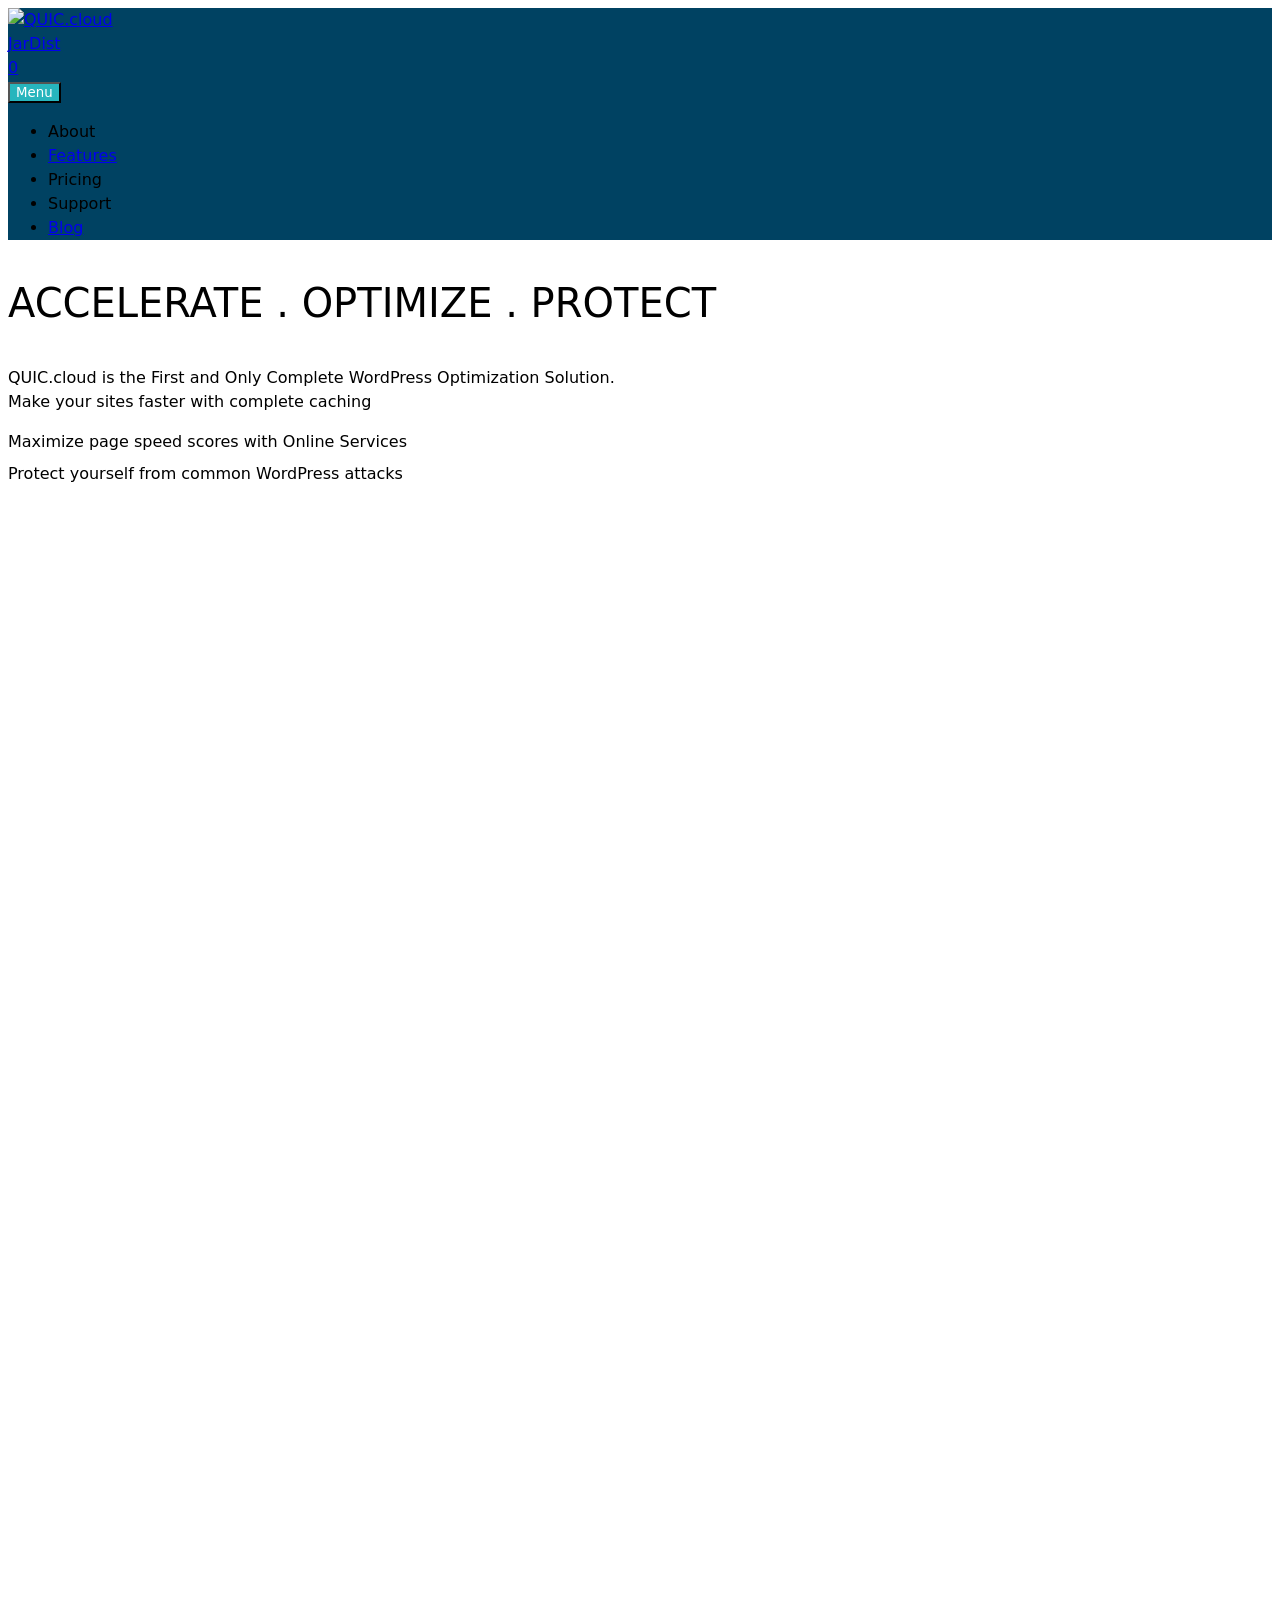
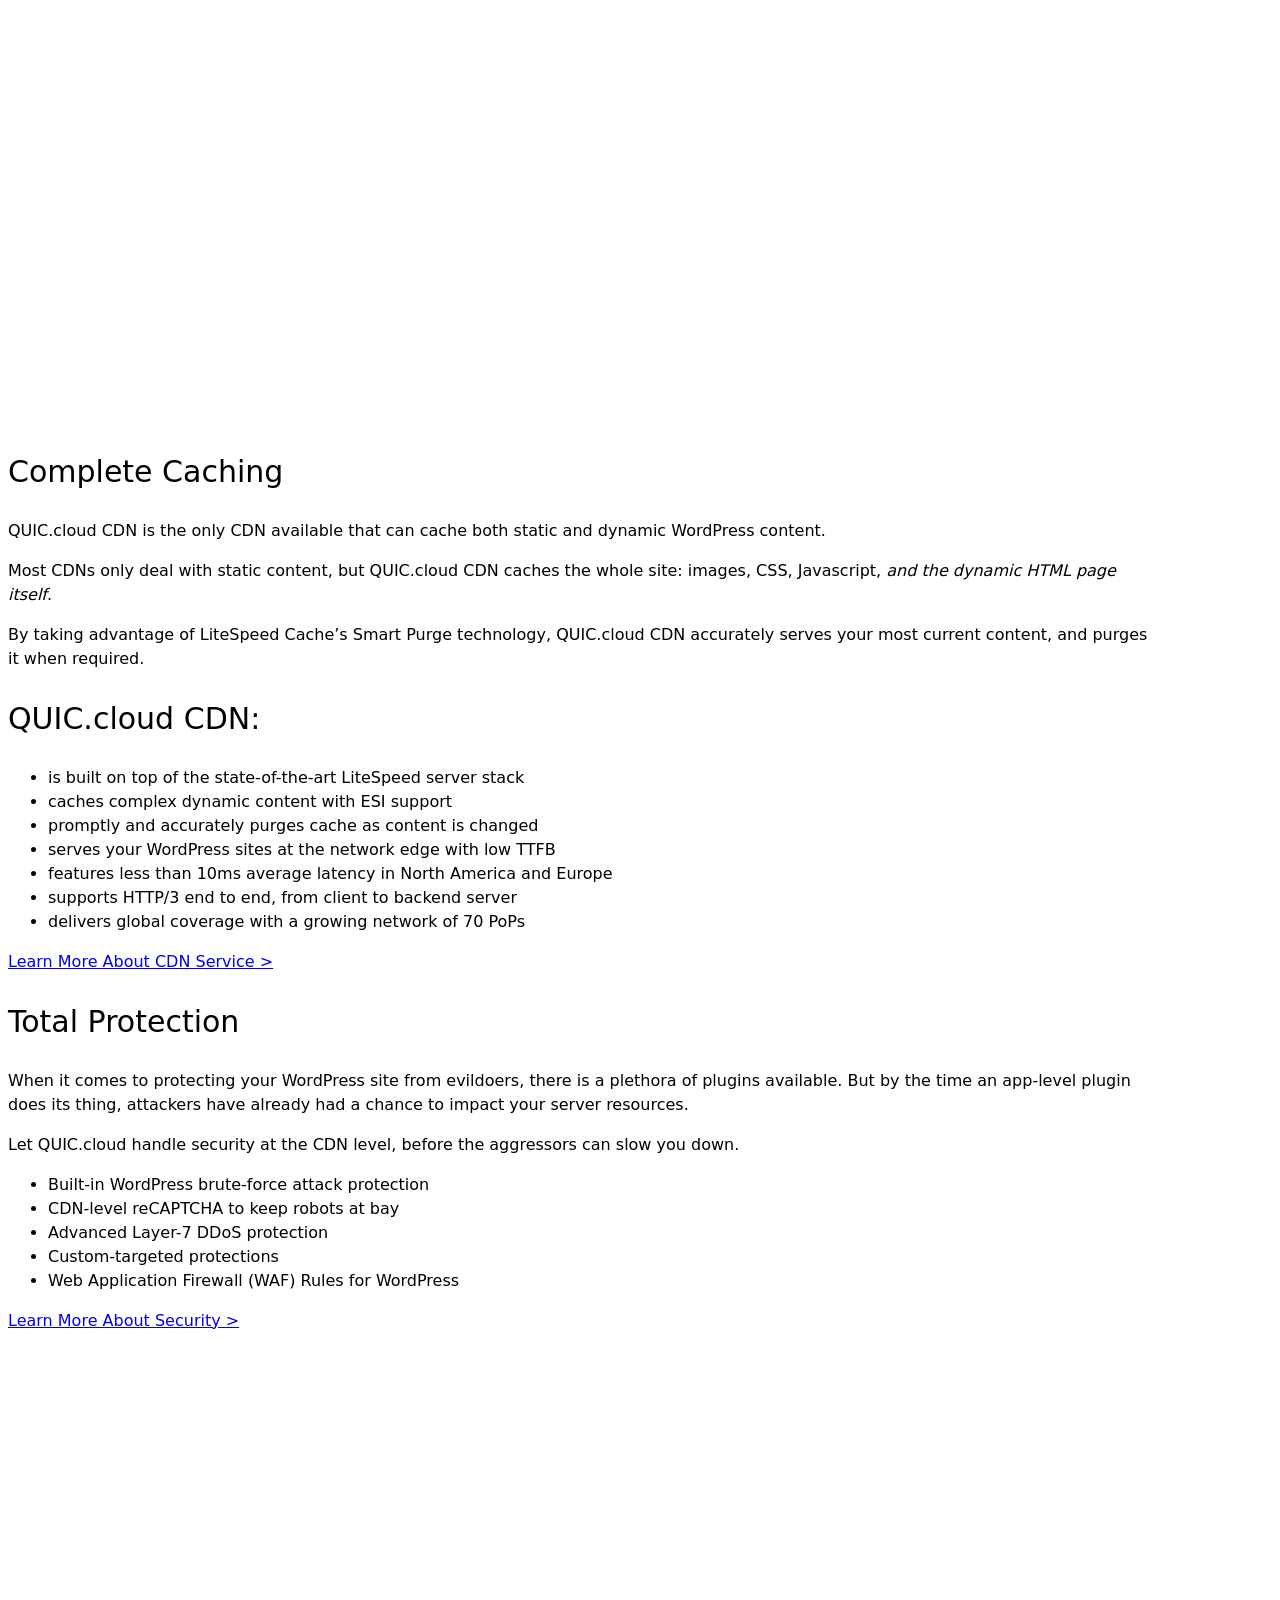
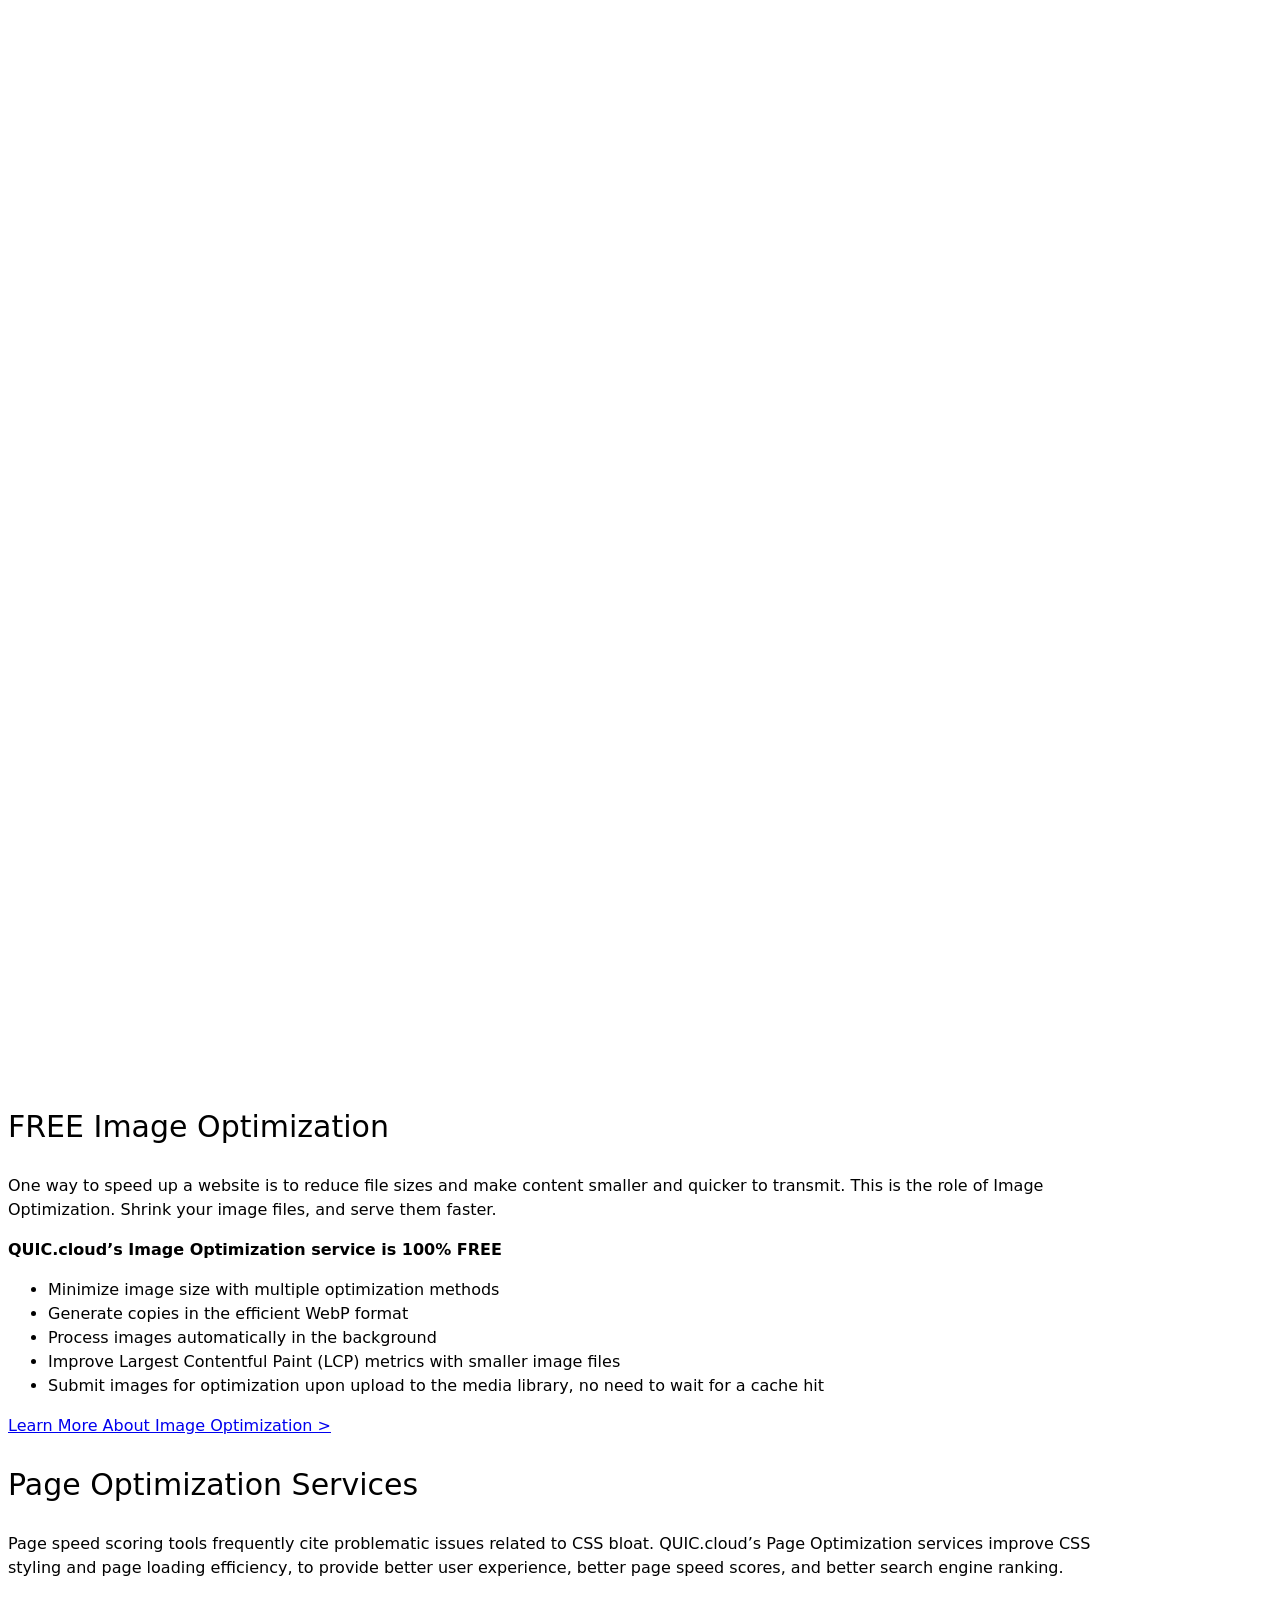
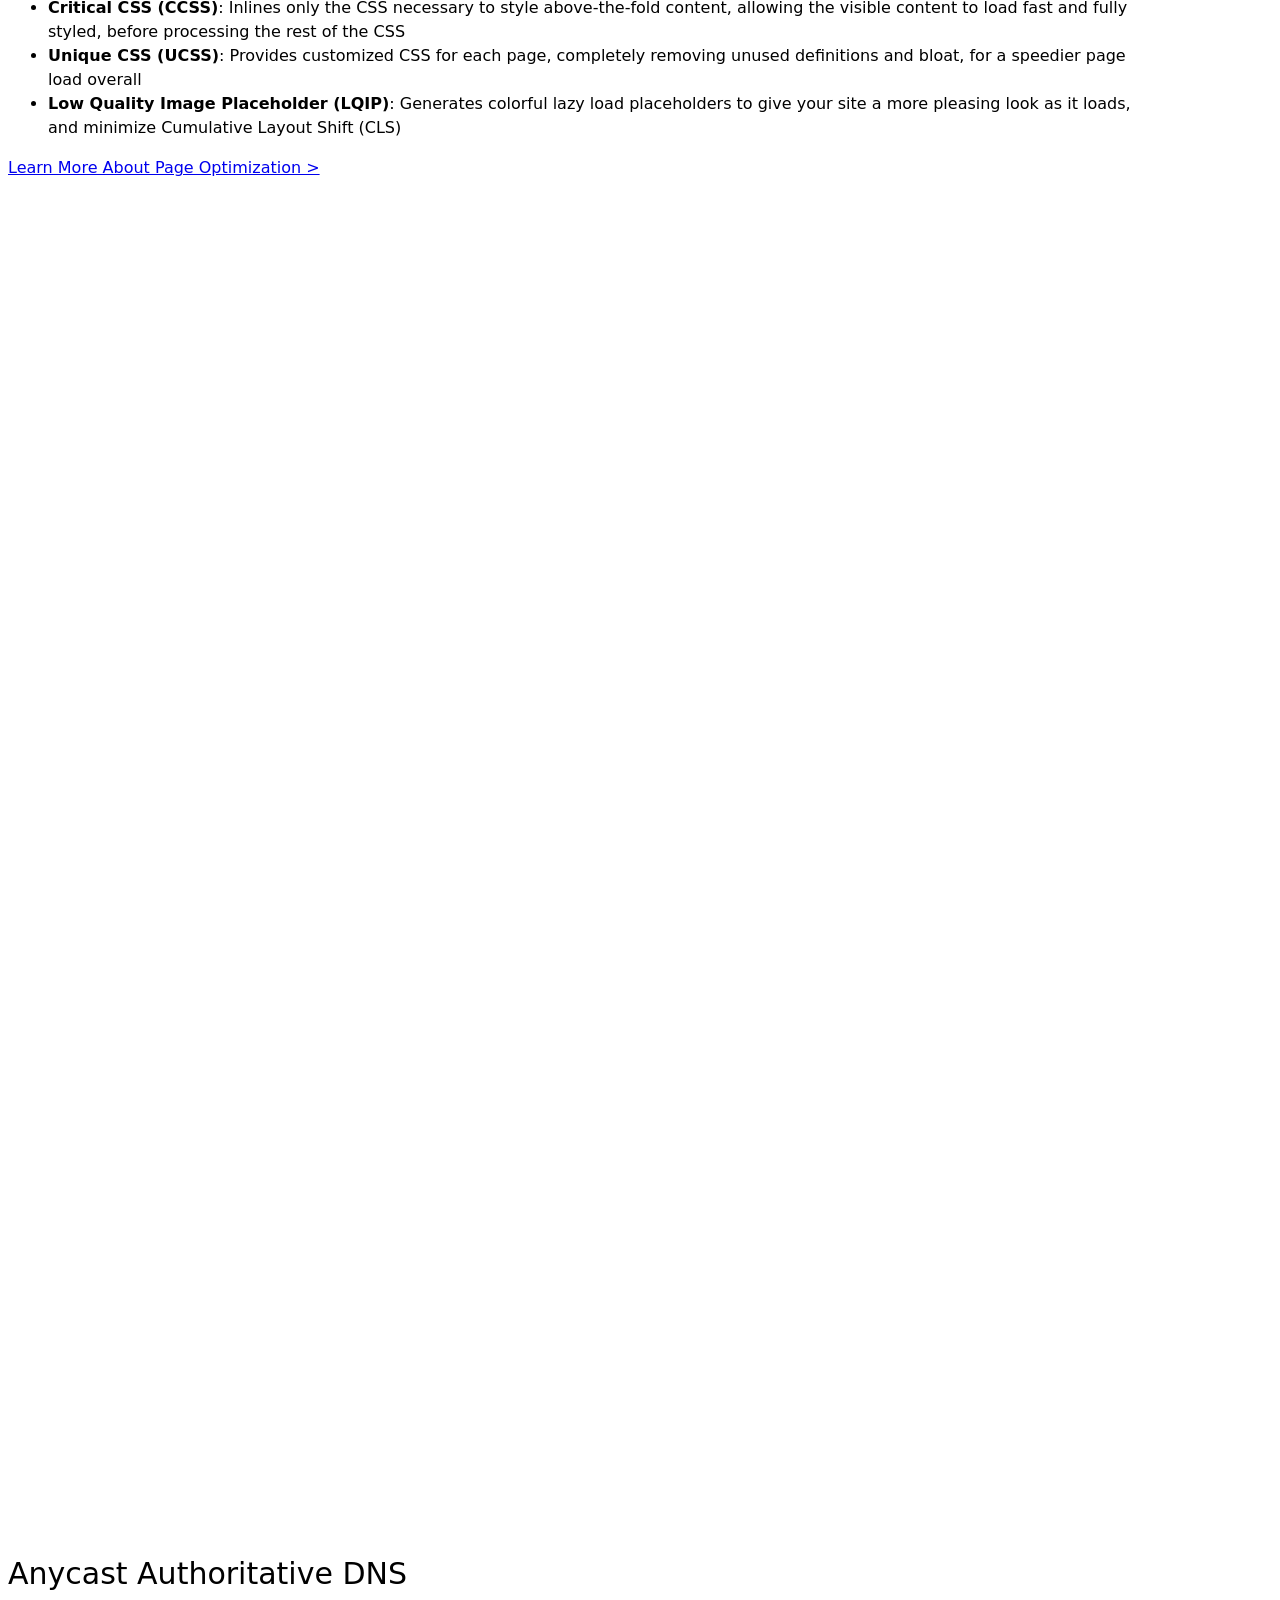
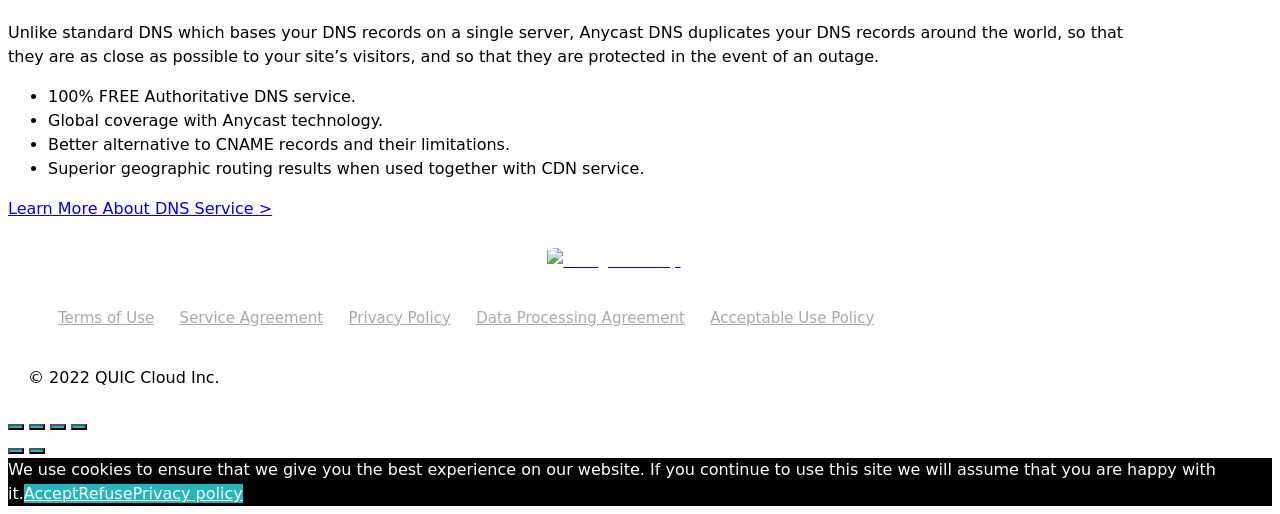
==== index.html @ 14e347b4 "Update index.html" ====
<!DOCTYPE html>
<html lang="id">
<head>
<meta charset="UTF-8">
<title>Jardist | Jaringan Distribusi - Free Content Delivery Network</title>
<meta name="description" content="Free Content Delivery Network For Your Website." />
<link rel="canonical" href="https://jardist.github.io/" />
<meta name="viewport" content="width=device-width, initial-scale=1"/>

<link rel="icon" href="https://quic.cloud/wp-content/uploads/2019/09/cropped-quic-cloud-logo-512x512-32x32.png" sizes="32x32" />
<link rel="icon" href="https://quic.cloud/wp-content/uploads/2019/09/cropped-quic-cloud-logo-512x512-192x192.png" sizes="192x192" />
<link rel="apple-touch-icon" href="https://quic.cloud/wp-content/uploads/2019/09/cropped-quic-cloud-logo-512x512-180x180.png" />
<meta name="msapplication-TileImage" content="https://quic.cloud/wp-content/uploads/2019/09/cropped-quic-cloud-logo-512x512-270x270.png" />

<link rel=stylesheet id=cnss_font_awesome_css-css href="https://quic.cloud/wp-content/plugins/easy-social-icons/css/font-awesome/css/all.min.css?ver=5.7.2" media=all><link rel=stylesheet id=cnss_font_awesome_v4_shims-css href="https://quic.cloud/wp-content/plugins/easy-social-icons/css/font-awesome/css/v4-shims.min.css?ver=5.7.2" media=all><link rel=stylesheet id=cnss_css-css href="https://quic.cloud/wp-content/plugins/easy-social-icons/css/cnss.css?ver=1.0" media=all><link rel=stylesheet id=wp-block-library-css href="https://quic.cloud/wp-includes/css/dist/block-library/style.min.css?ver=5.8.3" media=all><link rel=stylesheet id=mediaelement-css href="https://quic.cloud/wp-includes/js/mediaelement/mediaelementplayer-legacy.min.css?ver=4.2.16" media=all><link rel=stylesheet id=wp-mediaelement-css href="https://quic.cloud/wp-includes/js/mediaelement/wp-mediaelement.min.css?ver=5.8.3" media=all><link rel=stylesheet id=wc-blocks-vendors-style-css href="https://quic.cloud/wp-content/plugins/woocommerce/packages/woocommerce-blocks/build/wc-blocks-vendors-style.css?ver=6.5.1" media=all><link rel=stylesheet id=wc-blocks-style-css href="https://quic.cloud/wp-content/plugins/woocommerce/packages/woocommerce-blocks/build/wc-blocks-style.css?ver=6.5.1" media=all><link rel=stylesheet id=aio-faq-css href="https://quic.cloud/wp-content/plugins/aio-faq/public/css/aio-faq-public.min.css?ver=1.0.0" media=all><link rel=stylesheet id=chained-css-css href="https://quic.cloud/wp-content/plugins/chained-quiz/css/main.css?ver=5.8.3" media=all><link rel=stylesheet id=woocommerce-layout-css href="https://quic.cloud/wp-content/plugins/woocommerce/assets/css/woocommerce-layout.css?ver=6.1.0" media=all><link rel=stylesheet id=woocommerce-smallscreen-css href="https://quic.cloud/wp-content/plugins/woocommerce/assets/css/woocommerce-smallscreen.css?ver=6.1.0" media="only screen and (max-width:768px)"><link rel=stylesheet id=woocommerce-general-css href="https://quic.cloud/wp-content/plugins/woocommerce/assets/css/woocommerce.css?ver=6.1.0" media=all><link rel=stylesheet id=wpmf-singleimage-popup-style-css href="https://quic.cloud/wp-content/plugins/wp-media-folder/assets/css/display-gallery/magnific-popup.css?ver=0.9.9" media=all><link rel=stylesheet id=generate-style-css href="https://quic.cloud/wp-content/themes/generatepress/assets/css/all.min.css?ver=3.0.3" media=all><link rel=stylesheet id=generate-font-icons-css href="https://quic.cloud/wp-content/themes/generatepress/assets/css/components/font-icons.min.css?ver=3.0.3" media=all><link rel=stylesheet id=generate-child-css href="https://quic.cloud/wp-content/themes/quiccloud/style.css?ver=1570126868" media=all><link rel=stylesheet id=cookie-notice-front-css href="https://quic.cloud/wp-content/plugins/cookie-notice/includes/../css/front.min.css?ver=5.8.3" media=all><link rel=stylesheet id=sv-wc-payment-gateway-payment-form-v5_10_7-css href="https://quic.cloud/wp-content/plugins/woocommerce-gateway-paypal-powered-by-braintree/vendor/skyverge/wc-plugin-framework/woocommerce/payment-gateway/assets/css/frontend/sv-wc-payment-gateway-payment-form.min.css?ver=5.10.7" media=all><link rel=stylesheet id=elementor-icons-css href="https://quic.cloud/wp-content/plugins/elementor/assets/lib/eicons/css/elementor-icons.min.css?ver=5.13.0" media=all><link rel=stylesheet id=elementor-frontend-legacy-css href="https://quic.cloud/wp-content/plugins/elementor/assets/css/frontend-legacy.min.css?ver=3.4.7" media=all><link rel=stylesheet id=elementor-frontend-css href="https://quic.cloud/wp-content/plugins/elementor/assets/css/frontend.min.css?ver=3.4.7" media=all><link rel=stylesheet id=elementor-post-1241-css href="https://quic.cloud/wp-content/uploads/elementor/css/post-1241.css?ver=1642063895" media=all><link rel=stylesheet id=elementor-pro-css href="https://quic.cloud/wp-content/plugins/elementor-pro/assets/css/frontend.min.css?ver=3.5.2" media=all><link rel=stylesheet id=elementor-post-12-css href="https://quic.cloud/wp-content/uploads/elementor/css/post-12.css?ver=1642063895" media=all><link rel=stylesheet id=generate-sticky-css href="https://quic.cloud/wp-content/plugins/gp-premium/menu-plus/functions/css/sticky.min.css?ver=2.1.1" media=all><link rel=stylesheet id=generate-navigation-branding-css href="https://quic.cloud/wp-content/plugins/gp-premium/menu-plus/functions/css/navigation-branding.min.css?ver=2.1.1" media=all><link rel=stylesheet id=generate-woocommerce-css href="https://quic.cloud/wp-content/plugins/gp-premium/woocommerce/functions/css/woocommerce.min.css?ver=2.1.1" media=all><link rel=stylesheet id=generate-woocommerce-mobile-css href="https://quic.cloud/wp-content/plugins/gp-premium/woocommerce/functions/css/woocommerce-mobile.min.css?ver=2.1.1" media=(max-width:768px)><link rel=stylesheet id=gp-premium-icons-css href="https://quic.cloud/wp-content/plugins/gp-premium/general/icons/icons.min.css?ver=2.1.1" media=all><link rel=stylesheet id=qc-style-css href="https://quic.cloud/wp-content/themes/quiccloud/assets/css/screen.min.css?ver=1.0.8" media=all><link rel=stylesheet id=qc-icons-css href="https://quic.cloud/wp-content/themes/quiccloud/assets/feathericons/style.css?ver=1.1" media=all><link rel=stylesheet id=qc-jvectormap-style-css href="https://quic.cloud/wp-content/themes/quiccloud/assets/css/jquery-jvectormap-2.0.3.css?ver=1.0" media=all><link rel=stylesheet id=google-fonts-1-css href="https://fonts.googleapis.com/css?family=Roboto%3A100%2C100italic%2C200%2C200italic%2C300%2C300italic%2C400%2C400italic%2C500%2C500italic%2C600%2C600italic%2C700%2C700italic%2C800%2C800italic%2C900%2C900italic%7CRoboto+Slab%3A100%2C100italic%2C200%2C200italic%2C300%2C300italic%2C400%2C400italic%2C500%2C500italic%2C600%2C600italic%2C700%2C700italic%2C800%2C800italic%2C900%2C900italic&display=auto&ver=5.8.3" media=all><link rel=stylesheet id=jetpack_css-css href="https://quic.cloud/wp-content/plugins/jetpack/css/jetpack.css?ver=10.5" media=all><link rel='stylesheet' id='e-animations-css'  href='https://quic.cloud/wp-content/plugins/elementor/assets/lib/animations/animations.min.css?ver=3.4.7' media='all' /><link rel='stylesheet' id='photoswipe-css'  href='https://quic.cloud/wp-content/plugins/woocommerce/assets/css/photoswipe/photoswipe.min.css?ver=6.1.0' media='all' /><link rel='stylesheet' id='photoswipe-default-skin-css'  href='https://quic.cloud/wp-content/plugins/woocommerce/assets/css/photoswipe/default-skin/default-skin.min.css?ver=6.1.0' media='all' />
	
<style>
.has-text-align-justify{text-align:justify}.infinite-scroll .woocommerce-pagination{display:none}.woocommerce form .form-row .required{visibility:visible}body .grid-container{max-width:1140px}.wp-block-group__inner-container{max-width:1140px;margin-left:auto;margin-right:auto}.generate-back-to-top{font-size:20px;border-radius:3px;position:fixed;bottom:30px;right:30px;line-height:40px;width:40px;text-align:center;z-index:10;transition:opacity 300ms ease-in-out}body,button,input,select,textarea{font-family:-apple-system,system-ui,BlinkMacSystemFont,"Segoe UI",Helvetica,Arial,sans-serif,"Apple Color Emoji","Segoe UI Emoji","Segoe UI Symbol"}body{line-height:1.5}.entry-content > [class*="wp-block-"]:not(:last-child){margin-bottom:1.5em}.main-title{font-size:45px}.main-navigation .main-nav ul ul li a{font-size:14px}.sidebar .widget,.footer-widgets .widget{font-size:17px}h1{font-weight:300;font-size:40px}h2{font-weight:300;font-size:30px}h3{font-size:20px}h4{font-size:inherit}h5{font-size:inherit}@media (max-width:768px){.main-title{font-size:30px}h1{font-size:30px}h2{font-size:25px}}.top-bar{background-color:#636363;color:#ffffff}.top-bar a{color:#ffffff}.top-bar a:hover{color:#303030}.site-header{background-color:#ffffff;color:#3a3a3a}.site-header a{color:#3a3a3a}.site-description{color:#757575}.main-navigation,.main-navigation ul ul{background-color:#004262}.main-navigation .main-nav ul li[class*="current-menu-"] > a{color:#ffffff}.main-navigation .main-nav ul li[class*="current-menu-"] > a:hover,.main-navigation .main-nav ul li[class*="current-menu-"].sfHover > a{color:#ffffff}.main-navigation ul ul{background-color:#003956}.main-navigation .main-nav ul ul li a{color:#ffffff}.main-navigation .main-nav ul ul li:hover > a,.main-navigation .main-nav ul ul li:focus > a,.main-navigation .main-nav ul ul li.sfHover > a{color:#ffffff;background-color:#4f4f4f}.main-navigation .main-nav ul ul li[class*="current-menu-"] > a{color:#ffffff;background-color:#4f4f4f}.main-navigation .main-nav ul ul li[class*="current-menu-"] > a:hover,.main-navigation .main-nav ul ul li[class*="current-menu-"].sfHover > a{color:#ffffff;background-color:#4f4f4f}.entry-meta{color:#595959}.entry-meta a{color:#595959}.entry-meta a:hover{color:#1e73be}.sidebar .widget{background-color:#ffffff}.sidebar .widget .widget-title{color:#000000}input[type="text"],input[type="email"],input[type="url"],input[type="password"],input[type="search"],input[type="tel"],input[type="number"],textarea,select{color:#666666;background-color:#fafafa;border-color:#cccccc}input[type="text"]:focus,input[type="email"]:focus,input[type="url"]:focus,input[type="password"]:focus,input[type="search"]:focus,input[type="tel"]:focus,input[type="number"]:focus,textarea:focus,select:focus{color:#666666;background-color:#ffffff;border-color:#bfbfbf}button,html input[type="button"],input[type="reset"],input[type="submit"],a.button,a.wp-block-button__link:not(.has-background){color:#ffffff;background-color:#27b5bd}button:hover,html input[type="button"]:hover,input[type="reset"]:hover,input[type="submit"]:hover,a.button:hover,button:focus,html input[type="button"]:focus,input[type="reset"]:focus,input[type="submit"]:focus,a.button:focus,a.wp-block-button__link:not(.has-background):active,a.wp-block-button__link:not(.has-background):focus,a.wp-block-button__link:not(.has-background):hover{color:#ffffff;background-color:#1e8d93}a.generate-back-to-top{background-color:rgba( 0,0,0,0.4 );color:#ffffff}a.generate-back-to-top:hover,a.generate-back-to-top:focus{background-color:rgba( 0,0,0,0.6 );color:#ffffff}@media (max-width: 740px){.main-navigation .menu-bar-item:hover > a,.main-navigation .menu-bar-item.sfHover > a{background:none}}.inside-top-bar{padding:10px}.inside-header{padding:40px}.entry-content .alignwide,body:not(.no-sidebar) .entry-content .alignfull{margin-left:-40px;width:calc(100% + 80px);max-width:calc(100% + 80px)}.rtl .menu-item-has-children .dropdown-menu-toggle{padding-left:20px}.rtl .main-navigation .main-nav ul li.menu-item-has-children > a{padding-right:20px}.site-info{padding:20px}@media (max-width:768px){.separate-containers .inside-article,.separate-containers .comments-area,.separate-containers .page-header,.separate-containers .paging-navigation,.one-container .site-content,.inside-page-header,.wp-block-group__inner-container{padding:30px}.site-info{padding-right:10px;padding-left:10px}.entry-content .alignwide,body:not(.no-sidebar) .entry-content .alignfull{margin-left:-30px;width:calc(100% + 60px);max-width:calc(100% + 60px)}}/* End cached CSS */@media (max-width: 740px){.main-navigation .menu-toggle,.main-navigation .mobile-bar-items,.sidebar-nav-mobile:not(#sticky-placeholder){display:block}.main-navigation ul,.gen-sidebar-nav{display:none}[class*="nav-float-"] .site-header .inside-header > *{float:none;clear:both}}.dynamic-author-image-rounded{border-radius:100%}.dynamic-featured-image,.dynamic-author-image{vertical-align:middle}.one-container.blog .dynamic-content-template:not(:last-child),.one-container.archive .dynamic-content-template:not(:last-child){padding-bottom:0px}.dynamic-entry-excerpt > p:last-child{margin-bottom:0px}.main-navigation .main-nav ul li a,.menu-toggle,.main-navigation .mobile-bar-items a{transition:line-height 300ms ease}.main-navigation.toggled .main-nav > ul{background-color:#004262}@font-face{font-family:eicons;src:url(https://quic.cloud/wp-content/plugins/elementor/assets/lib/eicons/fonts/eicons.eot?5.10.0);src:url(https://quic.cloud/wp-content/plugins/elementor/assets/lib/eicons/fonts/eicons.eot?5.10.0#iefix) format("embedded-opentype"),url(https://quic.cloud/wp-content/plugins/elementor/assets/lib/eicons/fonts/eicons.woff2?5.10.0) format("woff2"),url(https://quic.cloud/wp-content/plugins/elementor/assets/lib/eicons/fonts/eicons.woff?5.10.0) format("woff"),url(https://quic.cloud/wp-content/plugins/elementor/assets/lib/eicons/fonts/eicons.ttf?5.10.0) format("truetype"),url(https://quic.cloud/wp-content/plugins/elementor/assets/lib/eicons/fonts/eicons.svg?5.10.0#eicon) format("svg");font-weight:400;font-style:normal}.navigation-branding .main-title{font-size:25px;font-weight:bold}.navigation-branding img,.site-logo.mobile-header-logo img{height:60px;width:auto}.navigation-branding .main-title{line-height:60px}@media (max-width: 1150px){#site-navigation .navigation-branding,#sticky-navigation .navigation-branding{margin-left:10px}}@media (max-width: 740px){.main-navigation:not(.slideout-navigation) .main-nav{-ms-flex:0 0 100%;flex:0 0 100%}.main-navigation:not(.slideout-navigation) .inside-navigation{-ms-flex-wrap:wrap;flex-wrap:wrap;display:-webkit-box;display:-ms-flexbox;display:flex}.nav-aligned-center .navigation-branding,.nav-aligned-left .navigation-branding{margin-right:auto}.nav-aligned-center  .main-navigation.has-branding:not(.slideout-navigation) .inside-navigation .main-nav,.nav-aligned-center  .main-navigation.has-sticky-branding.navigation-stick .inside-navigation .main-nav,.nav-aligned-left  .main-navigation.has-branding:not(.slideout-navigation) .inside-navigation .main-nav,.nav-aligned-left  .main-navigation.has-sticky-branding.navigation-stick .inside-navigation .main-nav{margin-right:0px}}.woocommerce ul.products li.product .woocommerce-LoopProduct-link h2,.woocommerce ul.products li.product .woocommerce-loop-category__title{font-weight:normal;text-transform:none;font-size:20px}.woocommerce .up-sells ul.products li.product .woocommerce-LoopProduct-link h2,.woocommerce .cross-sells ul.products li.product .woocommerce-LoopProduct-link h2,.woocommerce .related ul.products li.product .woocommerce-LoopProduct-link h2{font-size:20px}.woocommerce #respond input#submit,.woocommerce a.button,.woocommerce button.button,.woocommerce input.button{color:#ffffff;background-color:#27b5bd;font-weight:normal;text-transform:none}.woocommerce #respond input#submit:hover,.woocommerce a.button:hover,.woocommerce button.button:hover,.woocommerce input.button:hover{color:#ffffff;background-color:#1e8d93}.woocommerce #respond input#submit.alt,.woocommerce a.button.alt,.woocommerce button.button.alt,.woocommerce input.button.alt,.woocommerce #respond input#submit.alt.disabled,.woocommerce #respond input#submit.alt.disabled:hover,.woocommerce #respond input#submit.alt:disabled,.woocommerce #respond input#submit.alt:disabled:hover,.woocommerce #respond input#submit.alt:disabled[disabled],.woocommerce #respond input#submit.alt:disabled[disabled]:hover,.woocommerce a.button.alt.disabled,.woocommerce a.button.alt.disabled:hover,.woocommerce a.button.alt:disabled,.woocommerce a.button.alt:disabled:hover,.woocommerce a.button.alt:disabled[disabled],.woocommerce a.button.alt:disabled[disabled]:hover,.woocommerce button.button.alt.disabled,.woocommerce button.button.alt.disabled:hover,.woocommerce button.button.alt:disabled,.woocommerce button.button.alt:disabled:hover,.woocommerce button.button.alt:disabled[disabled],.woocommerce button.button.alt:disabled[disabled]:hover,.woocommerce input.button.alt.disabled,.woocommerce input.button.alt.disabled:hover,.woocommerce input.button.alt:disabled,.woocommerce input.button.alt:disabled:hover,.woocommerce input.button.alt:disabled[disabled],.woocommerce input.button.alt:disabled[disabled]:hover{color:#ffffff;background-color:#27b5bd}.woocommerce #respond input#submit.alt:hover,.woocommerce a.button.alt:hover,.woocommerce button.button.alt:hover,.woocommerce input.button.alt:hover{color:#ffffff;background-color:#1e8d93}.woocommerce .star-rating span:before,.woocommerce p.stars:hover a::before{color:#ffa200}.woocommerce span.onsale{background-color:#222222;color:#ffffff}.woocommerce ul.products li.product .price,.woocommerce div.product p.price{color:#222222}.woocommerce div.product .woocommerce-tabs ul.tabs li a{color:#222222}.woocommerce div.product .woocommerce-tabs ul.tabs li a:hover,.woocommerce div.product .woocommerce-tabs ul.tabs li.active a{color:#1e73be}.woocommerce-message{background-color:#0b9444;color:#ffffff}div.woocommerce-message a.button,div.woocommerce-message a.button:focus,div.woocommerce-message a.button:hover,div.woocommerce-message a,div.woocommerce-message a:focus,div.woocommerce-message a:hover{color:#ffffff}.woocommerce-info{background-color:#1e73be;color:#ffffff}div.woocommerce-info a.button,div.woocommerce-info a.button:focus,div.woocommerce-info a.button:hover,div.woocommerce-info a,div.woocommerce-info a:focus,div.woocommerce-info a:hover{color:#ffffff}.woocommerce-error{background-color:#e8626d;color:#ffffff}div.woocommerce-error a.button,div.woocommerce-error a.button:focus,div.woocommerce-error a.button:hover,div.woocommerce-error a,div.woocommerce-error a:focus,div.woocommerce-error a:hover{color:#ffffff}#wc-mini-cart{background-color:#ffffff;color:#000000}#wc-mini-cart a:not(.button),#wc-mini-cart a.remove{color:#000000}#wc-mini-cart .button{color:#ffffff}#wc-mini-cart .button:hover,#wc-mini-cart .button:focus,#wc-mini-cart .button:active{color:#ffffff}.woocommerce #content div.product div.images,.woocommerce div.product div.images,.woocommerce-page #content div.product div.images,.woocommerce-page div.product div.images{width:35%}.add-to-cart-panel{background-color:#ffffff;color:#000000}.add-to-cart-panel a:not(.button){color:#000000}.woocommerce .widget_price_filter .price_slider_wrapper .ui-widget-content{background-color:#dddddd}.woocommerce .widget_price_filter .ui-slider .ui-slider-range,.woocommerce .widget_price_filter .ui-slider .ui-slider-handle{background-color:#666666}.wc-columns-container .products,.woocommerce .related ul.products,.woocommerce .up-sells ul.products{grid-gap:50px}@media (min-width: 769px) and (max-width: 1024px){.woocommerce .wc-columns-container.wc-tablet-columns-2 .products{-ms-grid-columns:(1fr)[2];grid-template-columns:repeat(2, 1fr)}.wc-related-upsell-tablet-columns-2 .related ul.products,.wc-related-upsell-tablet-columns-2 .up-sells ul.products{-ms-grid-columns:(1fr)[2];grid-template-columns:repeat(2, 1fr)}}@media (max-width:768px){.add-to-cart-panel .continue-shopping{background-color:#ffffff}.woocommerce #content div.product div.images,.woocommerce div.product div.images,.woocommerce-page #content div.product div.images,.woocommerce-page div.product div.images{width:100%}}@media (max-width: 740px){.mobile-bar-items + .menu-toggle{text-align:left}nav.toggled .main-nav li.wc-menu-item{display:none !important}body.nav-search-enabled .wc-menu-cart-activated:not(#mobile-header) .mobile-bar-items{float:right;position:relative}.nav-search-enabled .wc-menu-cart-activated:not(#mobile-header) .menu-toggle{float:left;width:auto}.mobile-bar-items.wc-mobile-cart-items{z-index:1}}ul.cnss-social-icon li.cn-fa-icon a:hover{opacity:0.7!important;color:#ffffff!important}img#wpstats{display:none}.woocommerce .woocommerce-button.button.invoice{margin-left:1rem;color:#ffffff;background-color:#859298;margin-left:1rem}.woocommerce .woocommerce-button.button.invoice:hover{background:#778386}.footer-widget-2{display:inline}ul#menu-footer li{display:inline-flex;padding:10px;font-size:15px}.site-info{margin-top:0;padding-top:10px}.grid-33{float:none;width:100%}.textwidget{margin-bottom:50px!important}li.cn-fa-google-group img{width:36px;height:36px;color:#ffffff;border-radius:10%;top:2px;position:relative}.main-navigation .main-nav ul ul li a{padding:10px 0px}#menu-footer li a{color:#aaa}#menu-footer li a:hover{color:#ddd}circle.jvectormap-element.pulse-bg{-webkit-animation-name:jmPulseBg;animation-name:jmPulseBg}.jvectormap-animate.pulse{-webkit-animation-name:jmPulse;animation-name:jmPulse}@-webkit-keyframes jmPulse{0%{stroke-width:1px;stroke:#e86f11}5%{stroke-width:1px;stroke:#e4c429}100%{stroke-width:5px;r:10;stroke:rgba(255, 0, 0, 0)}}@keyframes jmPulse{0%{stroke-width:1px;stroke:#e86f11}5%{stroke-width:1px;stroke:#e4c429}100%{stroke-width:5px;r:10;stroke:rgba(255, 0, 0, 0)}}@-webkit-keyframes jmPulseBg{0%{fill:#e89211}50%{fill:#fbd738}80%{fill:#e89211}}@keyframes jmPulseBg{0%{fill:#e89211}50%{fill:#fbd738}80%{fill:#e89211}}.wedocs-shortcode-wrap ul.wedocs-docs-list li.wedocs-docs-single h3{background-color:#CCE6FF}.wedocs-shortcode-wrap ul.wedocs-docs-list li.wedocs-docs-single{background-color:#FCFDFF;border-radius:5px;box-shadow:1px 2px 2px rgb(0 0 0 / 4%);border:1px solid #E1EBFA}.wedocs-shortcode-wrap ul.wedocs-docs-list li.wedocs-docs-single div.wedocs-doc-link{text-align:center;padding:10px 0;border-top:1px solid #E1EBFA;background-color:#F2F7FF}
</style>
	
</head>

<body class="home page-template page-template-elementor_header_footer page page-id-12 wp-custom-logo wp-embed-responsive theme-generatepress sticky-menu-no-transition sticky-enabled both-sticky-menu woocommerce-no-js no-sidebar nav-below-header one-container fluid-header active-footer-widgets-3 nav-aligned-right header-aligned-left dropdown-hover cookies-not-set elementor-default elementor-template-full-width elementor-kit-1241 elementor-page elementor-page-12 eael-woo-cart full-width-content" itemtype="https://schema.org/WebPage" itemscope>


<nav id="site-navigation" class="has-branding wc-menu-cart-activated main-navigation sub-menu-right" itemtype="https://schema.org/SiteNavigationElement" itemscope>
			<div class="inside-navigation">
				<div class="navigation-branding"><div class="site-logo">
			<a href="/" title="QUIC.cloud" rel="home">
				<img width="60" height="40" class="header-image" src="https://quic.cloud/wp-content/uploads/2019/08/quic-cloud-logo.svg" alt="QUIC.cloud" title="QUIC.cloud" />
			</a>
		</div><div class="site-branding"><a href="/" title="Jardist" rel="home">
		Jar<span class="text-tangerine-yellow"></span><span class="text-hawkes-blue">Dist</span></a>
		</a></div></div>	<div class="mobile-bar-items wc-mobile-cart-items">
				<a href="/cart/" class="cart-contents shopping-cart " title="View your shopping cart"><span class="number-of-items no-items">0</span><span class="amount"></span></a>		<div id="wc-mini-cart" class="wc-mini-cart" aria-hidden="true">
			<div class="inside-wc-mini-cart">
				<div class="widget woocommerce widget_shopping_cart"><div class="widget_shopping_cart_content"></div></div>			</div>
		</div>
		</div>

<button class="menu-toggle" aria-controls="primary-menu" aria-expanded="false"><span class="mobile-menu">Menu</span></button>
	
<div id="primary-menu" class="main-nav">				
<ul id="menu-menu" class=" menu sf-menu">
<li id="menu-item-152613" class="menu-item menu-item-type-custom menu-item-object-custom menu-item-has-children menu-item-152613"><a>About</a></li>
<li id="menu-item-1524" class="menu-item menu-item-type-post_type menu-item-object-page menu-item-1524"><a href="/quic-cloud-services-and-features/">Features</a></li>
<li id="menu-item-52469" class="menu-item menu-item-type-custom menu-item-object-custom menu-item-has-children menu-item-52469"><a>Pricing</a></li>
<li id="menu-item-79377" class="menu-item menu-item-type-custom menu-item-object-custom menu-item-has-children menu-item-79377"><a>Support</a></li>
<li id="menu-item-79393" class="menu-item menu-item-type-post_type menu-item-object-page menu-item-79393"><a href="/blog/">Blog</a></li>
</ul>
</div>			
	
</div>
		</nav>
		
	<div id="page" class="site grid-container container hfeed grid-parent">
				<div id="content" class="site-content">
					<div data-elementor-type="wp-post" data-elementor-id="12" class="elementor elementor-12" data-elementor-settings="[]">
						<div class="elementor-inner">
							<div class="elementor-section-wrap">

<section class="elementor-section elementor-top-section elementor-element elementor-element-1fec2c65 elementor-section-content-middle hero-section quic-section-hero elementor-reverse-mobile elementor-section-boxed elementor-section-height-default elementor-section-height-default" data-id="1fec2c65" data-element_type="section">
<div class="elementor-container elementor-column-gap-extended">
<div class="elementor-row">

<div class="elementor-column elementor-col-50 elementor-top-column elementor-element elementor-element-5237c14e" data-id="5237c14e" data-element_type="column" data-settings="{&quot;background_background&quot;:&quot;classic&quot;}">
<div class="elementor-column-wrap elementor-element-populated">
<div class="elementor-widget-wrap">

<div class="elementor-element elementor-element-207fe12b elementor-widget elementor-widget-heading" data-id="207fe12b" data-element_type="widget" data-widget_type="heading.default">
<div class="elementor-widget-container">
<h1 class="elementor-heading-title elementor-size-xl">ACCELERATE . OPTIMIZE . PROTECT</h1>
</div>
</div>
								
<div class="elementor-element elementor-element-23126d7a elementor-widget elementor-widget-text-editor" data-id="23126d7a" data-element_type="widget" data-widget_type="text-editor.default">
<div class="elementor-widget-container">
<div class="elementor-text-editor elementor-clearfix">QUIC.cloud is the First and Only Complete WordPress Optimization Solution.</div>
</div>
</div>
								
<div class="elementor-element elementor-element-301a61cf elementor-widget elementor-widget-text-editor" data-id="301a61cf" data-element_type="widget" data-widget_type="text-editor.default">
<div class="elementor-widget-container">
<div class="elementor-text-editor elementor-clearfix">
Make your sites faster with complete caching
<p style="margin-bottom: 8px;">Maximize page speed scores with Online Services</p>
Protect yourself from common WordPress attacks
</div>
</div>
</div>

</div>
</div>
</div>
	
<div class="elementor-column elementor-col-50 elementor-top-column elementor-element elementor-element-5dc73662" data-id="5dc73662" data-element_type="column">
<div class="elementor-column-wrap elementor-element-populated">
<div class="elementor-widget-wrap">
<div class="elementor-element elementor-element-78744c26 elementor-widget elementor-widget-image" data-id="78744c26" data-element_type="widget" data-widget_type="image.default">
<div class="elementor-widget-container">
<div class="elementor-image">
<img width="1024" height="1024" src="https://quic.cloud/wp-content/uploads/2021/06/quic-cloud-graphicsa-1024x1024.png" class="attachment-large size-large" alt="" loading="lazy" srcset="https://quic.cloud/wp-content/uploads/2021/06/quic-cloud-graphicsa-1024x1024.png 1024w, https://quic.cloud/wp-content/uploads/2021/06/quic-cloud-graphicsa-300x300.png 300w, https://quic.cloud/wp-content/uploads/2021/06/quic-cloud-graphicsa-150x150.png 150w, https://quic.cloud/wp-content/uploads/2021/06/quic-cloud-graphicsa-768x768.png 768w, https://quic.cloud/wp-content/uploads/2021/06/quic-cloud-graphicsa-1536x1536.png 1536w, https://quic.cloud/wp-content/uploads/2021/06/quic-cloud-graphicsa-2048x2048.png 2048w, https://quic.cloud/wp-content/uploads/2021/06/quic-cloud-graphicsa-600x600.png 600w, https://quic.cloud/wp-content/uploads/2021/06/quic-cloud-graphicsa-100x100.png 100w" sizes="(max-width: 1024px) 100vw, 1024px" />
</div>
</div>
</div>
</div>
</div>
</div>

</div>
</div>
</div>
</section>

<section class="elementor-section elementor-top-section elementor-element elementor-element-2c3bf712 quic-section-ratio-custom elementor-section-boxed elementor-section-height-default elementor-section-height-default" data-id="2c3bf712" data-element_type="section" data-settings="{&quot;background_background&quot;:&quot;classic&quot;}">
<div class="elementor-container elementor-column-gap-default">
<div class="elementor-row">
<!--ningkene-->
</div>
</div>
</section>
				<section class="elementor-section elementor-top-section elementor-element elementor-element-3a10ffee quic-section-ratio-custom elementor-section-boxed elementor-section-height-default elementor-section-height-default" data-id="3a10ffee" data-element_type="section" id="complete-caching" data-settings="{&quot;background_background&quot;:&quot;classic&quot;}">
							<div class="elementor-background-overlay"></div>
							<div class="elementor-container elementor-column-gap-wider">
							<div class="elementor-row">
					<div class="elementor-column elementor-col-50 elementor-top-column elementor-element elementor-element-48f11543" data-id="48f11543" data-element_type="column" data-settings="{&quot;background_background&quot;:&quot;classic&quot;}">
			<div class="elementor-column-wrap elementor-element-populated">
							<div class="elementor-widget-wrap">
						<div class="elementor-element elementor-element-478a24e2 elementor-widget elementor-widget-image" data-id="478a24e2" data-element_type="widget" data-widget_type="image.default">
				<div class="elementor-widget-container">
								<div class="elementor-image">
												<img width="500" height="500" src="https://quic.cloud/wp-content/uploads/2021/12/what-is-quic-cloud-500x500-1.png" class="attachment-large size-large" alt="" loading="lazy" srcset="https://quic.cloud/wp-content/uploads/2021/12/what-is-quic-cloud-500x500-1.png 500w, https://quic.cloud/wp-content/uploads/2021/12/what-is-quic-cloud-500x500-1-300x300.png 300w, https://quic.cloud/wp-content/uploads/2021/12/what-is-quic-cloud-500x500-1-150x150.png 150w, https://quic.cloud/wp-content/uploads/2021/12/what-is-quic-cloud-500x500-1-100x100.png 100w" sizes="(max-width: 500px) 100vw, 500px" />														</div>
						</div>
				</div>
						</div>
					</div>
		</div>
				<div class="elementor-column elementor-col-50 elementor-top-column elementor-element elementor-element-7b5962e4" data-id="7b5962e4" data-element_type="column">
			<div class="elementor-column-wrap elementor-element-populated">
							<div class="elementor-widget-wrap">
						<div class="elementor-element elementor-element-3b674290 elementor-widget elementor-widget-heading" data-id="3b674290" data-element_type="widget" data-widget_type="heading.default">
				<div class="elementor-widget-container">
			<h2 class="elementor-heading-title elementor-size-default">Complete Caching</h2>		</div>
				</div>
				<div class="elementor-element elementor-element-128233ae elementor-widget elementor-widget-spacer" data-id="128233ae" data-element_type="widget" data-widget_type="spacer.default">
				<div class="elementor-widget-container">
					<div class="elementor-spacer">
			<div class="elementor-spacer-inner"></div>
		</div>
				</div>
				</div>
				<div class="elementor-element elementor-element-2bbf5082 elementor-widget elementor-widget-text-editor" data-id="2bbf5082" data-element_type="widget" data-widget_type="text-editor.default">
				<div class="elementor-widget-container">
								<div class="elementor-text-editor elementor-clearfix">
				<p style="text-align: left;">QUIC.cloud CDN is the only CDN available that can cache both static and dynamic WordPress content.</p>					</div>
						</div>
				</div>
				<div class="elementor-element elementor-element-30497634 elementor-widget elementor-widget-text-editor" data-id="30497634" data-element_type="widget" data-widget_type="text-editor.default">
				<div class="elementor-widget-container">
								<div class="elementor-text-editor elementor-clearfix">
				<p>Most CDNs only deal with static content, but QUIC.cloud CDN caches the whole site: images, CSS, Javascript, <em>and the dynamic HTML page itself</em>.</p><p>By taking advantage of LiteSpeed Cache&#8217;s Smart Purge technology, QUIC.cloud CDN accurately serves your most current content, and purges it when required.</p>					</div>
						</div>
				</div>
				<div class="elementor-element elementor-element-1994eccd elementor-widget elementor-widget-heading" data-id="1994eccd" data-element_type="widget" data-widget_type="heading.default">
				<div class="elementor-widget-container">
			<h2 class="elementor-heading-title elementor-size-default">QUIC.cloud CDN:</h2>		</div>
				</div>
				<div class="elementor-element elementor-element-216ac53b elementor-widget elementor-widget-text-editor" data-id="216ac53b" data-element_type="widget" data-widget_type="text-editor.default">
				<div class="elementor-widget-container">
								<div class="elementor-text-editor elementor-clearfix">
				<ul><li>is built on top of the state-of-the-art LiteSpeed server stack</li><li>caches complex dynamic content with ESI support</li><li>promptly and accurately purges cache as content is changed</li><li>serves your WordPress sites at the network edge with low TTFB</li><li>features less than 10ms average latency in North America and Europe</li><li>supports HTTP/3 end to end, from client to backend server</li><li>delivers global coverage with a growing network of 70 PoPs</li></ul>					</div>
						</div>
				</div>
				<div class="elementor-element elementor-element-149aaf30 elementor-widget elementor-widget-text-editor" data-id="149aaf30" data-element_type="widget" data-widget_type="text-editor.default">
				<div class="elementor-widget-container">
								<div class="elementor-text-editor elementor-clearfix">
				<a href="/quic-cloud-services-and-features/quic-cloud-cdn-service" rel="noopener" target="_blank">Learn More About CDN Service > </a>					</div>
						</div>
				</div>
				<div class="elementor-element elementor-element-5fdeaedd elementor-widget elementor-widget-spacer" data-id="5fdeaedd" data-element_type="widget" data-widget_type="spacer.default">
				<div class="elementor-widget-container">
					<div class="elementor-spacer">
			<div class="elementor-spacer-inner"></div>
		</div>
				</div>
				</div>
						</div>
					</div>
		</div>
								</div>
					</div>
		</section>
				<section class="elementor-section elementor-top-section elementor-element elementor-element-40e93fec elementor-reverse-tablet elementor-reverse-mobile quic-section-ratio-custom elementor-section-boxed elementor-section-height-default elementor-section-height-default" data-id="40e93fec" data-element_type="section" id="total-protection" data-settings="{&quot;background_background&quot;:&quot;classic&quot;}">
							<div class="elementor-background-overlay"></div>
							<div class="elementor-container elementor-column-gap-wider">
							<div class="elementor-row">
					<div class="elementor-column elementor-col-50 elementor-top-column elementor-element elementor-element-53a4d932" data-id="53a4d932" data-element_type="column">
			<div class="elementor-column-wrap elementor-element-populated">
							<div class="elementor-widget-wrap">
						<div class="elementor-element elementor-element-4003c361 elementor-widget elementor-widget-heading" data-id="4003c361" data-element_type="widget" data-widget_type="heading.default">
				<div class="elementor-widget-container">
			<h2 class="elementor-heading-title elementor-size-default">Total Protection</h2>		</div>
				</div>
				<div class="elementor-element elementor-element-1ad814f9 elementor-widget elementor-widget-spacer" data-id="1ad814f9" data-element_type="widget" data-widget_type="spacer.default">
				<div class="elementor-widget-container">
					<div class="elementor-spacer">
			<div class="elementor-spacer-inner"></div>
		</div>
				</div>
				</div>
				<div class="elementor-element elementor-element-30e7317c elementor-widget elementor-widget-text-editor" data-id="30e7317c" data-element_type="widget" data-widget_type="text-editor.default">
				<div class="elementor-widget-container">
								<div class="elementor-text-editor elementor-clearfix">
				<p>When it comes to protecting your WordPress site from evildoers, there is a plethora of plugins available. But by the time an app-level plugin does its thing, attackers have already had a chance to impact your server resources.</p><p>Let QUIC.cloud handle security at the CDN level, before the aggressors can slow you down.</p>					</div>
						</div>
				</div>
				<div class="elementor-element elementor-element-3a2523a1 elementor-widget elementor-widget-text-editor" data-id="3a2523a1" data-element_type="widget" data-widget_type="text-editor.default">
				<div class="elementor-widget-container">
								<div class="elementor-text-editor elementor-clearfix">
				<ul><li>Built-in WordPress brute-force attack protection</li><li>CDN-level reCAPTCHA to keep robots at bay</li><li>Advanced Layer-7 DDoS protection</li><li>Custom-targeted protections</li><li>Web Application Firewall (WAF) Rules for WordPress</li></ul>					</div>
						</div>
				</div>
				<div class="elementor-element elementor-element-398cc270 elementor-widget elementor-widget-text-editor" data-id="398cc270" data-element_type="widget" data-widget_type="text-editor.default">
				<div class="elementor-widget-container">
								<div class="elementor-text-editor elementor-clearfix">
				<p><a href="/quic-cloud-services-and-features/security">Learn More About Security &gt;</a></p>					</div>
						</div>
				</div>
				<div class="elementor-element elementor-element-4bc28c0a elementor-widget elementor-widget-spacer" data-id="4bc28c0a" data-element_type="widget" data-widget_type="spacer.default">
				<div class="elementor-widget-container">
					<div class="elementor-spacer">
			<div class="elementor-spacer-inner"></div>
		</div>
				</div>
				</div>
						</div>
					</div>
		</div>
				<div class="elementor-column elementor-col-50 elementor-top-column elementor-element elementor-element-5b0e2122" data-id="5b0e2122" data-element_type="column" data-settings="{&quot;background_background&quot;:&quot;classic&quot;}">
			<div class="elementor-column-wrap elementor-element-populated">
							<div class="elementor-widget-wrap">
						<div class="elementor-element elementor-element-61181dc0 elementor-widget elementor-widget-image" data-id="61181dc0" data-element_type="widget" data-widget_type="image.default">
				<div class="elementor-widget-container">
								<div class="elementor-image">
									<figure class="wp-caption">
										<img width="500" height="500" src="https://quic.cloud/wp-content/uploads/2021/12/caching-icon-500x500-1.png" class="attachment-full size-full" alt="" loading="lazy" srcset="https://quic.cloud/wp-content/uploads/2021/12/caching-icon-500x500-1.png 500w, https://quic.cloud/wp-content/uploads/2021/12/caching-icon-500x500-1-300x300.png 300w, https://quic.cloud/wp-content/uploads/2021/12/caching-icon-500x500-1-150x150.png 150w, https://quic.cloud/wp-content/uploads/2021/12/caching-icon-500x500-1-100x100.png 100w" sizes="(max-width: 500px) 100vw, 500px" />											<figcaption class="widget-image-caption wp-caption-text"></figcaption>
										</figure>
								</div>
						</div>
				</div>
						</div>
					</div>
		</div>
								</div>
					</div>
		</section>
				<section class="elementor-section elementor-top-section elementor-element elementor-element-c54531d quic-section-ratio-custom elementor-section-boxed elementor-section-height-default elementor-section-height-default" data-id="c54531d" data-element_type="section" id="free-image-optimization" data-settings="{&quot;background_background&quot;:&quot;classic&quot;}">
							<div class="elementor-background-overlay"></div>
							<div class="elementor-container elementor-column-gap-wider">
							<div class="elementor-row">
					<div class="elementor-column elementor-col-50 elementor-top-column elementor-element elementor-element-35e4b9a4" data-id="35e4b9a4" data-element_type="column" data-settings="{&quot;background_background&quot;:&quot;classic&quot;}">
			<div class="elementor-column-wrap elementor-element-populated">
							<div class="elementor-widget-wrap">
						<div class="elementor-element elementor-element-6d99176 elementor-widget elementor-widget-image" data-id="6d99176" data-element_type="widget" data-widget_type="image.default">
				<div class="elementor-widget-container">
								<div class="elementor-image">
												<img width="800" height="800" src="https://quic.cloud/wp-content/uploads/2021/12/fastest-global-wp-stack.png" class="attachment-large size-large" alt="" loading="lazy" srcset="https://quic.cloud/wp-content/uploads/2021/12/fastest-global-wp-stack.png 800w, https://quic.cloud/wp-content/uploads/2021/12/fastest-global-wp-stack-300x300.png 300w, https://quic.cloud/wp-content/uploads/2021/12/fastest-global-wp-stack-150x150.png 150w, https://quic.cloud/wp-content/uploads/2021/12/fastest-global-wp-stack-768x768.png 768w, https://quic.cloud/wp-content/uploads/2021/12/fastest-global-wp-stack-600x600.png 600w, https://quic.cloud/wp-content/uploads/2021/12/fastest-global-wp-stack-100x100.png 100w" sizes="(max-width: 800px) 100vw, 800px" />														</div>
						</div>
				</div>
						</div>
					</div>
		</div>
				<div class="elementor-column elementor-col-50 elementor-top-column elementor-element elementor-element-4c0fa735" data-id="4c0fa735" data-element_type="column">
			<div class="elementor-column-wrap elementor-element-populated">
							<div class="elementor-widget-wrap">
						<div class="elementor-element elementor-element-48d5ed1f elementor-widget elementor-widget-heading" data-id="48d5ed1f" data-element_type="widget" data-widget_type="heading.default">
				<div class="elementor-widget-container">
			<h2 class="elementor-heading-title elementor-size-default">FREE Image Optimization</h2>		</div>
				</div>
				<div class="elementor-element elementor-element-35d3fe46 elementor-widget elementor-widget-spacer" data-id="35d3fe46" data-element_type="widget" data-widget_type="spacer.default">
				<div class="elementor-widget-container">
					<div class="elementor-spacer">
			<div class="elementor-spacer-inner"></div>
		</div>
				</div>
				</div>
				<div class="elementor-element elementor-element-1e3a9111 elementor-widget elementor-widget-text-editor" data-id="1e3a9111" data-element_type="widget" data-widget_type="text-editor.default">
				<div class="elementor-widget-container">
								<div class="elementor-text-editor elementor-clearfix">
				<p>One way to speed up a website is to reduce file sizes and make content smaller and quicker to transmit. This is the role of Image Optimization. Shrink your image files, and serve them faster.</p>					</div>
						</div>
				</div>
				<div class="elementor-element elementor-element-2b994864 elementor-widget elementor-widget-text-editor" data-id="2b994864" data-element_type="widget" data-widget_type="text-editor.default">
				<div class="elementor-widget-container">
								<div class="elementor-text-editor elementor-clearfix">
				<p><strong>QUIC.cloud&#8217;s Image Optimization service is 100% FREE</strong></p>					</div>
						</div>
				</div>
				<div class="elementor-element elementor-element-2a65fa6b elementor-widget elementor-widget-text-editor" data-id="2a65fa6b" data-element_type="widget" data-widget_type="text-editor.default">
				<div class="elementor-widget-container">
								<div class="elementor-text-editor elementor-clearfix">
				<ul><li>Minimize image size with multiple optimization methods</li><li>Generate copies in the efficient WebP format</li><li>Process images automatically in the background</li><li>Improve Largest Contentful Paint (LCP) metrics with smaller image files</li><li>Submit images for optimization upon upload to the media library, no need to wait for a cache hit</li></ul>					</div>
						</div>
				</div>
				<div class="elementor-element elementor-element-47ec8120 elementor-widget elementor-widget-text-editor" data-id="47ec8120" data-element_type="widget" data-widget_type="text-editor.default">
				<div class="elementor-widget-container">
								<div class="elementor-text-editor elementor-clearfix">
				<a href="/quic-cloud-services-and-features/image-optimization-service" rel="nofollow">Learn More About Image Optimization &gt; </a>					</div>
						</div>
				</div>
				<div class="elementor-element elementor-element-30b89675 elementor-widget elementor-widget-spacer" data-id="30b89675" data-element_type="widget" data-widget_type="spacer.default">
				<div class="elementor-widget-container">
					<div class="elementor-spacer">
			<div class="elementor-spacer-inner"></div>
		</div>
				</div>
				</div>
						</div>
					</div>
		</div>
								</div>
					</div>
		</section>
				<section class="elementor-section elementor-top-section elementor-element elementor-element-49bc35cf elementor-reverse-tablet elementor-reverse-mobile quic-section-ratio-custom elementor-section-boxed elementor-section-height-default elementor-section-height-default" data-id="49bc35cf" data-element_type="section" data-settings="{&quot;background_background&quot;:&quot;classic&quot;}">
							<div class="elementor-background-overlay"></div>
							<div class="elementor-container elementor-column-gap-wider">
							<div class="elementor-row">
					<div class="elementor-column elementor-col-50 elementor-top-column elementor-element elementor-element-118fffe8" data-id="118fffe8" data-element_type="column">
			<div class="elementor-column-wrap elementor-element-populated">
							<div class="elementor-widget-wrap">
						<div class="elementor-element elementor-element-22563107 elementor-widget elementor-widget-heading" data-id="22563107" data-element_type="widget" data-widget_type="heading.default">
				<div class="elementor-widget-container">
			<h2 class="elementor-heading-title elementor-size-default">Page Optimization Services</h2>		</div>
				</div>
				<div class="elementor-element elementor-element-1b23a241 elementor-widget elementor-widget-spacer" data-id="1b23a241" data-element_type="widget" data-widget_type="spacer.default">
				<div class="elementor-widget-container">
					<div class="elementor-spacer">
			<div class="elementor-spacer-inner"></div>
		</div>
				</div>
				</div>
				<div class="elementor-element elementor-element-2215050b elementor-widget elementor-widget-text-editor" data-id="2215050b" data-element_type="widget" data-widget_type="text-editor.default">
				<div class="elementor-widget-container">
								<div class="elementor-text-editor elementor-clearfix">
				<p>Page speed scoring tools frequently cite problematic issues related to CSS bloat. QUIC.cloud&#8217;s Page Optimization services improve CSS styling and page loading efficiency, to provide better user experience, better page speed scores, and better search engine ranking.</p>					</div>
						</div>
				</div>
				<div class="elementor-element elementor-element-62fa7e45 elementor-widget elementor-widget-text-editor" data-id="62fa7e45" data-element_type="widget" data-widget_type="text-editor.default">
				<div class="elementor-widget-container">
								<div class="elementor-text-editor elementor-clearfix">
				<ul><li><strong>Critical CSS (CCSS)</strong>: Inlines only the CSS necessary to style above-the-fold content, allowing the visible content to load fast and fully styled, before processing the rest of the CSS</li><li><strong>Unique CSS (UCSS)</strong>: Provides customized CSS for each page, completely removing unused definitions and bloat, for a speedier page load overall</li><li><strong>Low Quality Image Placeholder (LQIP)</strong>: Generates colorful lazy load placeholders to give your site a more pleasing look as it loads, and minimize Cumulative Layout Shift (CLS)</li></ul>					</div>
						</div>
				</div>
				<div class="elementor-element elementor-element-458dcbde elementor-widget elementor-widget-text-editor" data-id="458dcbde" data-element_type="widget" data-widget_type="text-editor.default">
				<div class="elementor-widget-container">
								<div class="elementor-text-editor elementor-clearfix">
				<p><a href="/quic-cloud-services-and-features/page-optimization" rel="nofollow">Learn More About Page Optimization &gt;</a></p>					</div>
						</div>
				</div>
				<div class="elementor-element elementor-element-26bea793 elementor-widget elementor-widget-spacer" data-id="26bea793" data-element_type="widget" data-widget_type="spacer.default">
				<div class="elementor-widget-container">
					<div class="elementor-spacer">
			<div class="elementor-spacer-inner"></div>
		</div>
				</div>
				</div>
						</div>
					</div>
		</div>
				<div class="elementor-column elementor-col-50 elementor-top-column elementor-element elementor-element-197a1df" data-id="197a1df" data-element_type="column" data-settings="{&quot;background_background&quot;:&quot;classic&quot;}">
			<div class="elementor-column-wrap elementor-element-populated">
							<div class="elementor-widget-wrap">
						<div class="elementor-element elementor-element-320e319e elementor-widget elementor-widget-image" data-id="320e319e" data-element_type="widget" data-widget_type="image.default">
				<div class="elementor-widget-container">
								<div class="elementor-image">
									<figure class="wp-caption">
										<img width="800" height="800" src="https://quic.cloud/wp-content/uploads/2021/12/intelligent-wp-caching.png" class="attachment-full size-full" alt="" loading="lazy" srcset="https://quic.cloud/wp-content/uploads/2021/12/intelligent-wp-caching.png 800w, https://quic.cloud/wp-content/uploads/2021/12/intelligent-wp-caching-300x300.png 300w, https://quic.cloud/wp-content/uploads/2021/12/intelligent-wp-caching-150x150.png 150w, https://quic.cloud/wp-content/uploads/2021/12/intelligent-wp-caching-768x768.png 768w, https://quic.cloud/wp-content/uploads/2021/12/intelligent-wp-caching-600x600.png 600w, https://quic.cloud/wp-content/uploads/2021/12/intelligent-wp-caching-100x100.png 100w" sizes="(max-width: 800px) 100vw, 800px" />											<figcaption class="widget-image-caption wp-caption-text"></figcaption>
										</figure>
								</div>
						</div>
				</div>
						</div>
					</div>
		</div>
								</div>
					</div>
		</section>
				<section class="elementor-section elementor-top-section elementor-element elementor-element-612b20a2 quic-section-ratio-custom elementor-section-boxed elementor-section-height-default elementor-section-height-default" data-id="612b20a2" data-element_type="section" data-settings="{&quot;background_background&quot;:&quot;classic&quot;}">
						<div class="elementor-container elementor-column-gap-wider">
							<div class="elementor-row">
					<div class="elementor-column elementor-col-50 elementor-top-column elementor-element elementor-element-61915ef4" data-id="61915ef4" data-element_type="column" data-settings="{&quot;background_background&quot;:&quot;classic&quot;}">
			<div class="elementor-column-wrap elementor-element-populated">
							<div class="elementor-widget-wrap">
						<div class="elementor-element elementor-element-3fef88eb elementor-widget elementor-widget-image" data-id="3fef88eb" data-element_type="widget" data-widget_type="image.default">
				<div class="elementor-widget-container">
								<div class="elementor-image">
												<img width="500" height="500" src="https://quic.cloud/wp-content/uploads/2021/12/quic-icon-500x500-1.png" class="attachment-large size-large" alt="" loading="lazy" srcset="https://quic.cloud/wp-content/uploads/2021/12/quic-icon-500x500-1.png 500w, https://quic.cloud/wp-content/uploads/2021/12/quic-icon-500x500-1-300x300.png 300w, https://quic.cloud/wp-content/uploads/2021/12/quic-icon-500x500-1-150x150.png 150w, https://quic.cloud/wp-content/uploads/2021/12/quic-icon-500x500-1-100x100.png 100w" sizes="(max-width: 500px) 100vw, 500px" />														</div>
						</div>
				</div>
						</div>
					</div>
		</div>
				<div class="elementor-column elementor-col-50 elementor-top-column elementor-element elementor-element-79eda55d" data-id="79eda55d" data-element_type="column">
			<div class="elementor-column-wrap elementor-element-populated">
							<div class="elementor-widget-wrap">
						<div class="elementor-element elementor-element-c0196df elementor-widget elementor-widget-heading" data-id="c0196df" data-element_type="widget" data-widget_type="heading.default">
				<div class="elementor-widget-container">
			<h2 class="elementor-heading-title elementor-size-default">Anycast Authoritative DNS</h2>		</div>
				</div>
				<div class="elementor-element elementor-element-57d7ead3 elementor-widget elementor-widget-text-editor" data-id="57d7ead3" data-element_type="widget" data-widget_type="text-editor.default">
				<div class="elementor-widget-container">
								<div class="elementor-text-editor elementor-clearfix">
				Unlike standard DNS which bases your DNS records on a single server, Anycast DNS duplicates your DNS records around the world, so that they are as close as possible to your site&#8217;s visitors, and so that they are protected in the event of an outage.					</div>
						</div>
				</div>
				<div class="elementor-element elementor-element-1f641dc9 elementor-widget elementor-widget-text-editor" data-id="1f641dc9" data-element_type="widget" data-widget_type="text-editor.default">
				<div class="elementor-widget-container">
								<div class="elementor-text-editor elementor-clearfix">
				<ul><li>100% FREE Authoritative DNS service.</li><li>Global coverage with Anycast technology.</li><li>Better alternative to CNAME records and their limitations.</li><li>Superior geographic routing results when used together with CDN service.</li></ul>					</div>
						</div>
				</div>
				<div class="elementor-element elementor-element-9f37f36 elementor-widget elementor-widget-text-editor" data-id="9f37f36" data-element_type="widget" data-widget_type="text-editor.default">
				<div class="elementor-widget-container">
								<div class="elementor-text-editor elementor-clearfix">
				<a href="/quic-cloud-services-and-features/dns-service" rel="nofollow">Learn More About DNS Service &gt; </a>					</div>
						</div>
				</div>
						</div>
					</div>
		</div>
								</div>
					</div>
		</section>
								
<section class="elementor-section elementor-top-section elementor-element elementor-element-60d00ad5 quic-section-cta elementor-section-content-middle elementor-section-full_width elementor-section-height-default elementor-section-height-default" data-id="60d00ad5" data-element_type="section">
<!--ningkene-->
</section>
								
<section class="elementor-section elementor-top-section elementor-element elementor-element-36a8e4bd quic-section-ratio-custom elementor-section-boxed elementor-section-height-default elementor-section-height-default" data-id="36a8e4bd" data-element_type="section" data-settings="{&quot;background_background&quot;:&quot;classic&quot;}">
<div class="elementor-container elementor-column-gap-no">
<div class="elementor-row">
<div class="elementor-column elementor-col-100 elementor-top-column elementor-element elementor-element-7729557b" data-id="7729557b" data-element_type="column">
<div class="elementor-column-wrap elementor-element-populated">
<!--ningkene-->
</div>
</div>
</div>
</div>
</section>
						</div>
						</div>
					</div>
		
	</div>
</div>


<div class="site-footer">
				<div id="footer-widgets" class="site footer-widgets">
				<div class="footer-widgets-container grid-container grid-parent">
					<div class="inside-footer-widgets">
						
		<div class="footer-widget-2 grid-parent grid-33 tablet-grid-50 mobile-grid-100">
		<aside id="cnss_widget-3" class="widget inner-padding widget_cnss_widget"><ul id="" class="cnss-social-icon " style="text-align:center;"><li class="cn-fa-twitter cn-fa-icon " style="display:inline-block;"><a class="cnss-twitter" target="_blank" href="https://twitter.com/quiccloud" title="Twitter" style="width:36px;height:36px;padding:6px 0;margin:8px;color: #ffffff;border-radius: 10%;"><i title="Twitter" style="font-size:24px;" class="fab fa-twitter"></i></a></li><li class="cn-fa-youtube cn-fa-icon " style="display:inline-block;"><a class="cnss-youtube" target="_blank" href="https://www.youtube.com/channel/UC5rzHQubcwZrzbekPsx1hfA" title="YouTube" style="width:36px;height:36px;padding:6px 0;margin:8px;color: #ffffff;border-radius: 10%;"><i title="YouTube" style="font-size:24px;" class="fab fa-youtube"></i></a></li><li class="cn-fa-google-group" style="display:inline-block;"><a class="" target="_blank" href="https://groups.google.com/g/quiccloud-status" title="Google Group" style=""><img src="https://quic.cloud/wp-content/uploads/2021/08/google-groups-invert.ico" border="0" width="24" height="24" alt="Google Group" title="Google Group" style="margin:8px;" /></a></li></ul></aside>	</div>
		<div class="footer-widget-3 grid-parent grid-33 tablet-grid-50 mobile-grid-100">
		<aside id="nav_menu-4" class="widget inner-padding widget_nav_menu"><div class="menu-footer-container"><ul id="menu-footer" class="menu"><li id="menu-item-31458" class="menu-item menu-item-type-post_type menu-item-object-page menu-item-31458"><a href="/terms/">Terms of Use</a></li>
<li id="menu-item-31469" class="menu-item menu-item-type-post_type menu-item-object-page menu-item-31469"><a href="/agreement/">Service Agreement</a></li>
<li id="menu-item-39" class="menu-item menu-item-type-post_type menu-item-object-page menu-item-privacy-policy menu-item-39"><a href="/privacy-policy/">Privacy Policy</a></li>
<li id="menu-item-79625" class="menu-item menu-item-type-post_type menu-item-object-page menu-item-79625"><a href="/dataprocessing/">Data Processing Agreement</a></li>
<li id="menu-item-79629" class="menu-item menu-item-type-post_type menu-item-object-page menu-item-79629"><a href="/aup/">Acceptable Use Policy</a></li>
</ul></div></aside>	</div>
						</div>
				</div>
			</div>
					<footer class="site-info" itemtype="https://schema.org/WPFooter" itemscope>
			<div class="inside-site-info grid-container grid-parent">
								<div class="copyright-bar">
					&copy; 2022 QUIC Cloud Inc.				</div>
			</div>
		</footer>
		</div>

<a title="Scroll back to top" aria-label="Scroll back to top" rel="nofollow" href="#" class="generate-back-to-top" style="opacity:0;visibility:hidden;" data-scroll-speed="400" data-start-scroll="300">
					
				</a>	
	
<div class="pswp" tabindex="-1" role="dialog" aria-hidden="true">
	<div class="pswp__bg"></div>
	<div class="pswp__scroll-wrap">
		<div class="pswp__container">
			<div class="pswp__item"></div>
			<div class="pswp__item"></div>
			<div class="pswp__item"></div>
		</div>
		<div class="pswp__ui pswp__ui--hidden">
			<div class="pswp__top-bar">
				<div class="pswp__counter"></div>
				<button class="pswp__button pswp__button--close" aria-label="Close (Esc)"></button>
				<button class="pswp__button pswp__button--share" aria-label="Share"></button>
				<button class="pswp__button pswp__button--fs" aria-label="Toggle fullscreen"></button>
				<button class="pswp__button pswp__button--zoom" aria-label="Zoom in/out"></button>
				<div class="pswp__preloader">
					<div class="pswp__preloader__icn">
						<div class="pswp__preloader__cut">
							<div class="pswp__preloader__donut"></div>
						</div>
					</div>
				</div>
			</div>
			<div class="pswp__share-modal pswp__share-modal--hidden pswp__single-tap">
				<div class="pswp__share-tooltip"></div>
			</div>
			<button class="pswp__button pswp__button--arrow--left" aria-label="Previous (arrow left)"></button>
			<button class="pswp__button pswp__button--arrow--right" aria-label="Next (arrow right)"></button>
			<div class="pswp__caption">
				<div class="pswp__caption__center"></div>
			</div>
		</div>
	</div>
</div>

		<div id="cookie-notice" role="dialog" class="cookie-notice-hidden cookie-revoke-hidden cn-position-bottom" aria-label="Cookie Notice" style="background-color: rgba(0,0,0,1);"><div class="cookie-notice-container" style="color: #fff;"><span id="cn-notice-text" class="cn-text-container">We use cookies to ensure that we give you the best experience on our website. If you continue to use this site we will assume that you are happy with it.</span><span id="cn-notice-buttons" class="cn-buttons-container"><a href="#" id="cn-accept-cookie" data-cookie-set="accept" class="cn-set-cookie cn-button cn-button-custom button" aria-label="Accept">Accept</a><a href="#" id="cn-refuse-cookie" data-cookie-set="refuse" class="cn-set-cookie cn-button cn-button-custom button" aria-label="Refuse">Refuse</a><a href="/privacy-policy/" target="_blank" id="cn-more-info" class="cn-more-info cn-button cn-button-custom button" aria-label="Privacy policy">Privacy policy</a></span><a href="javascript:void(0);" id="cn-close-notice" data-cookie-set="accept" class="cn-close-icon" aria-label="Accept"></a></div>
			
		</div>


</body>
</html>
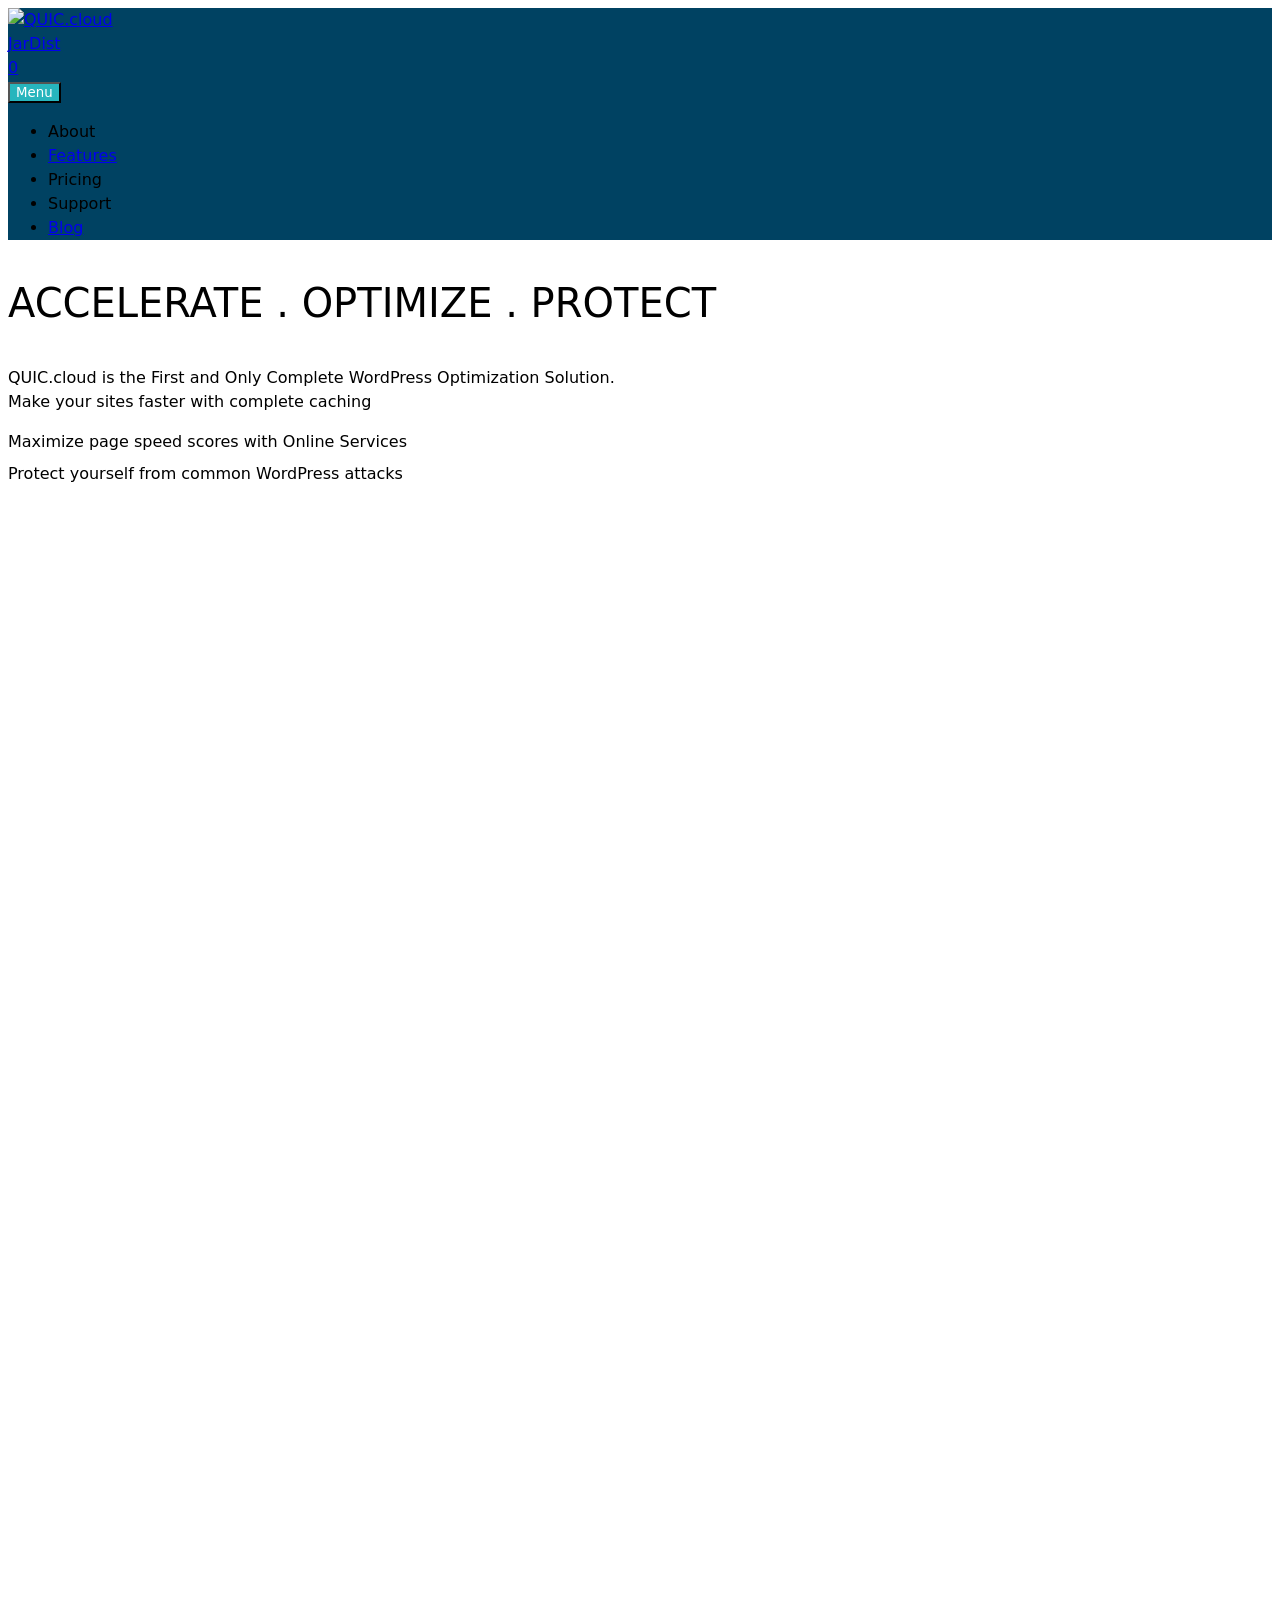
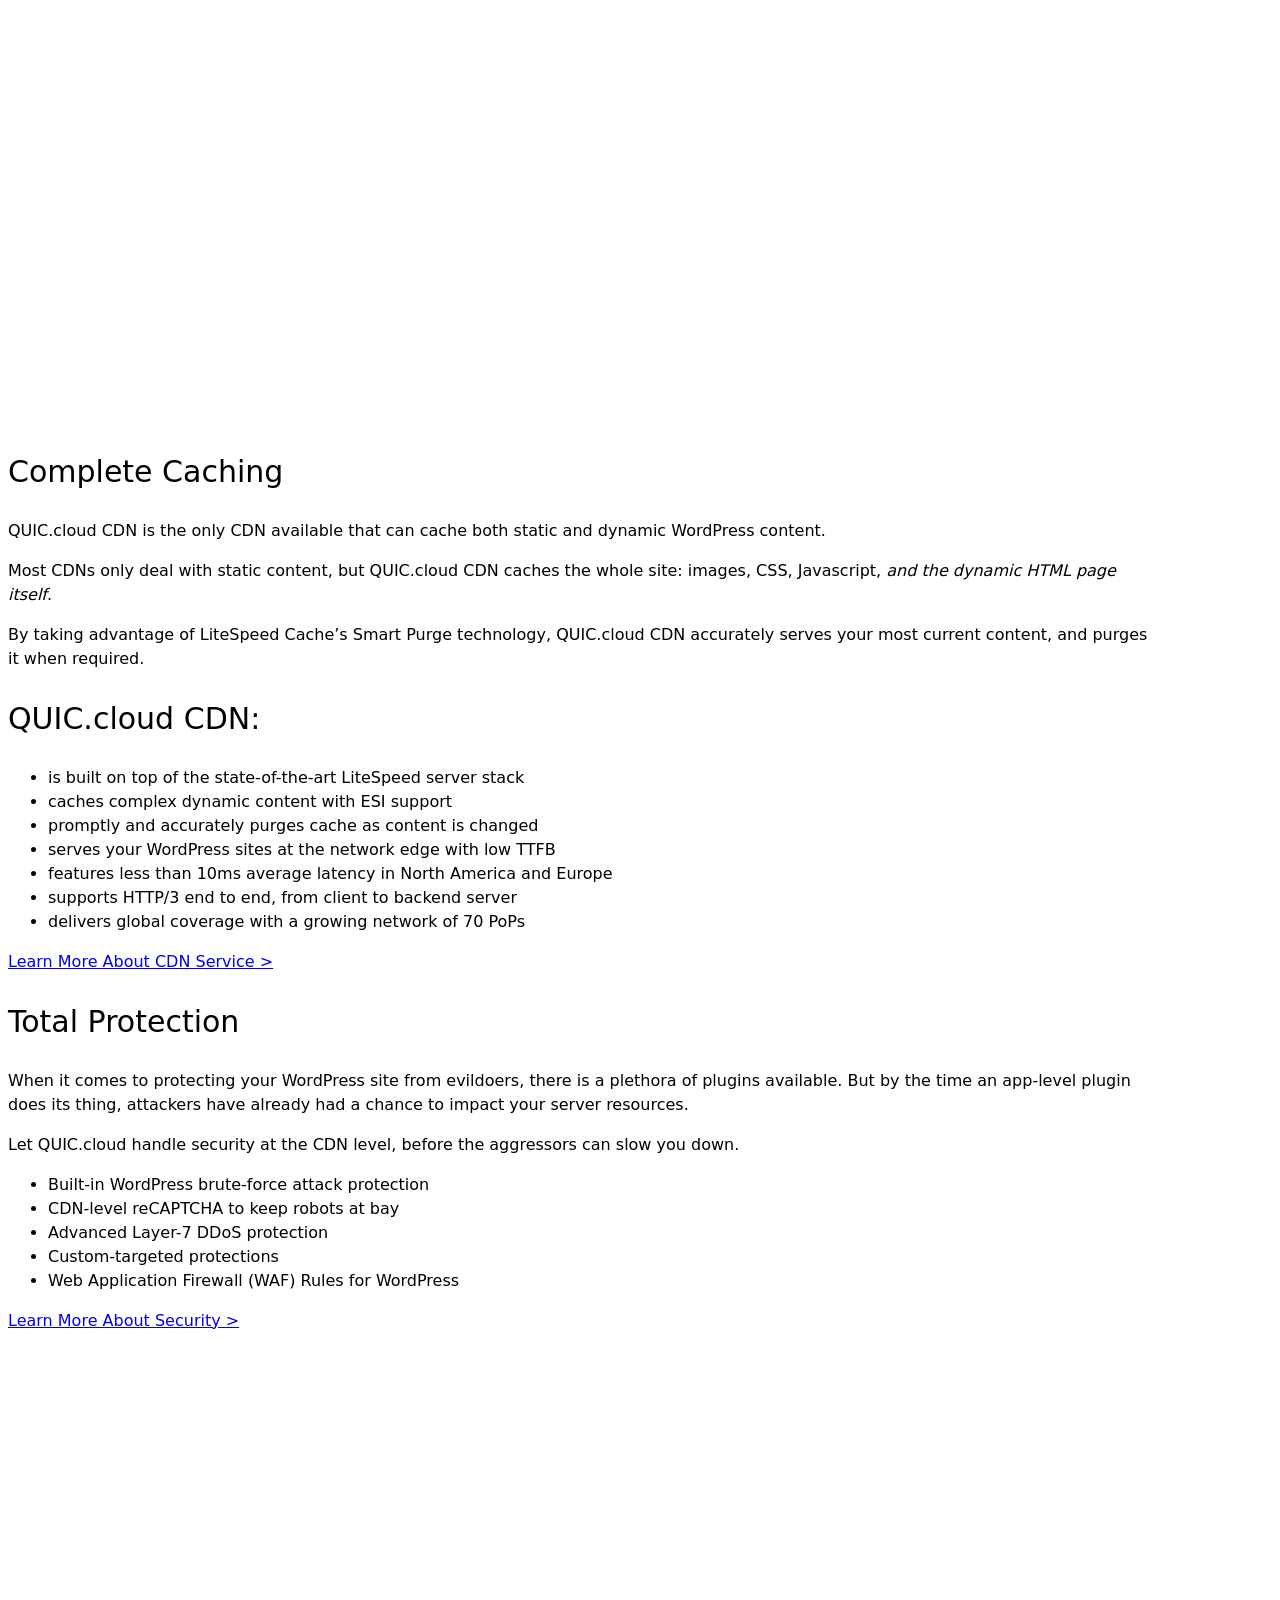
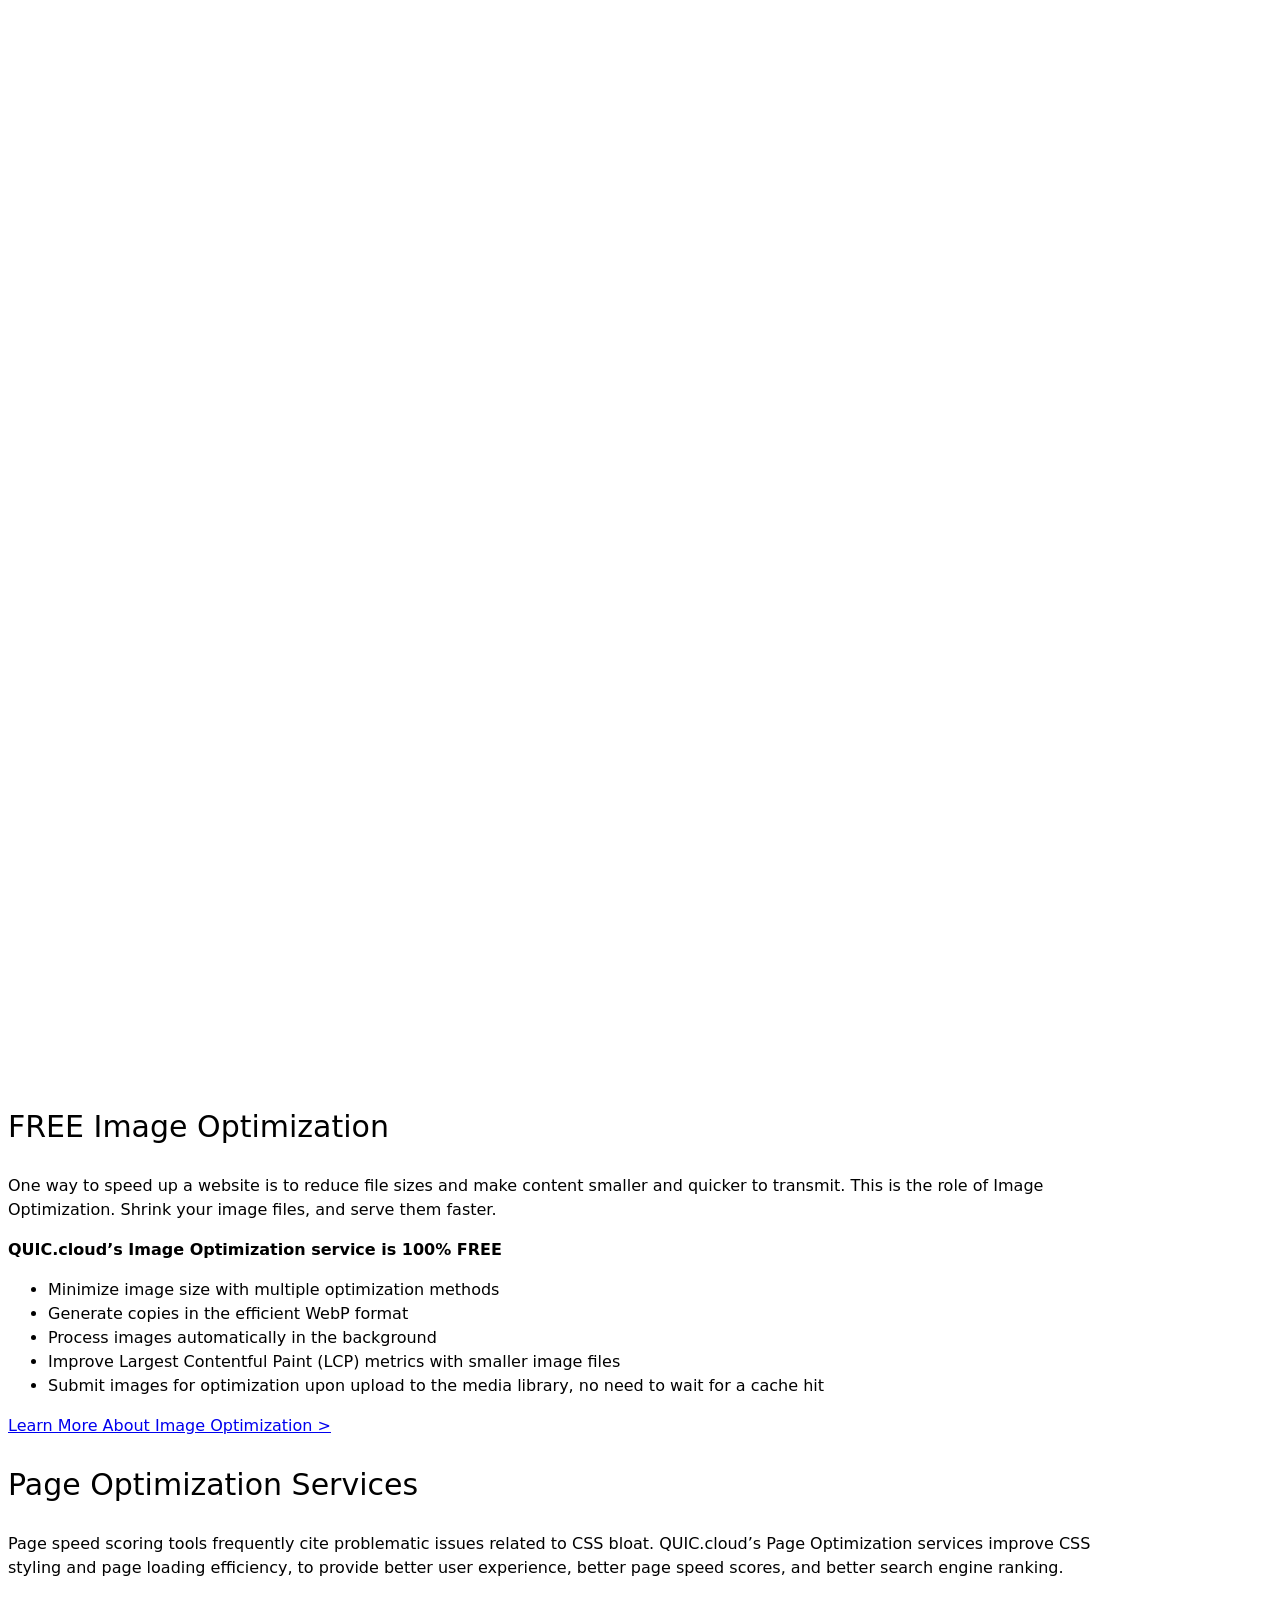
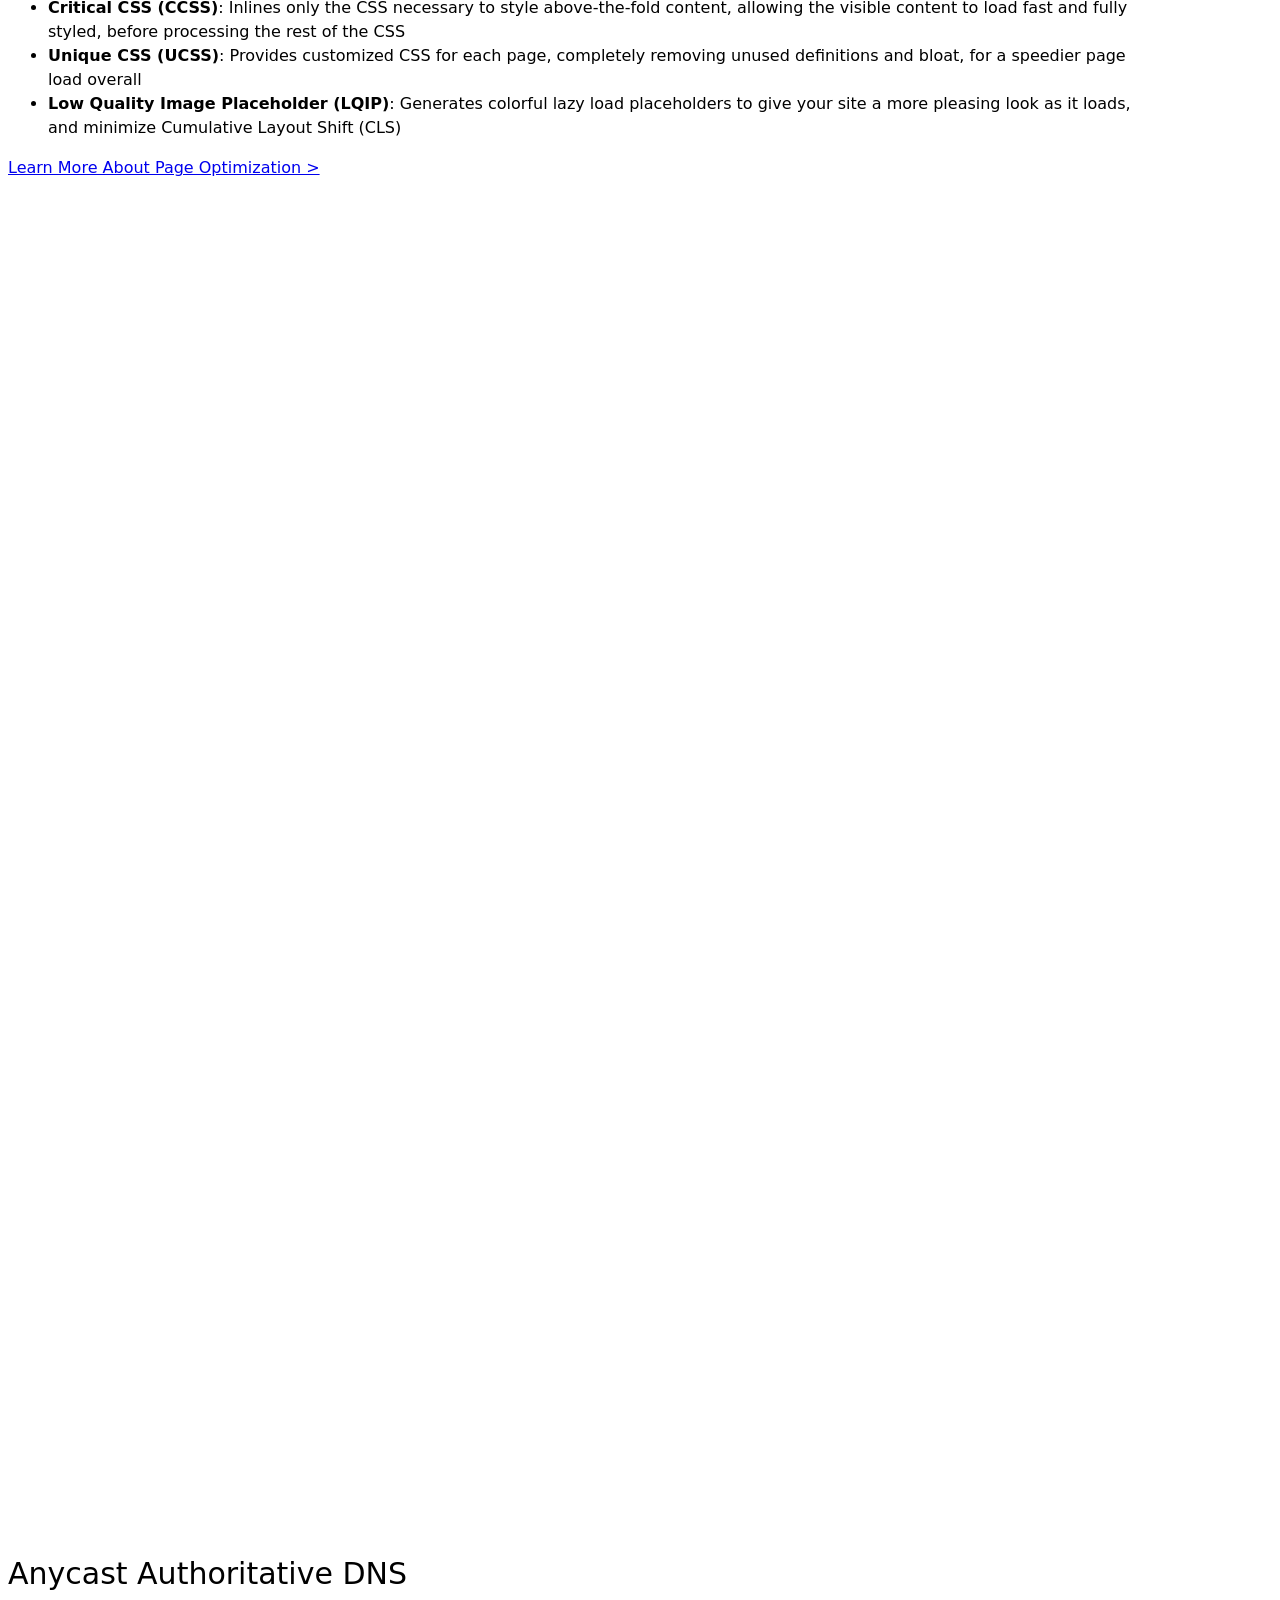
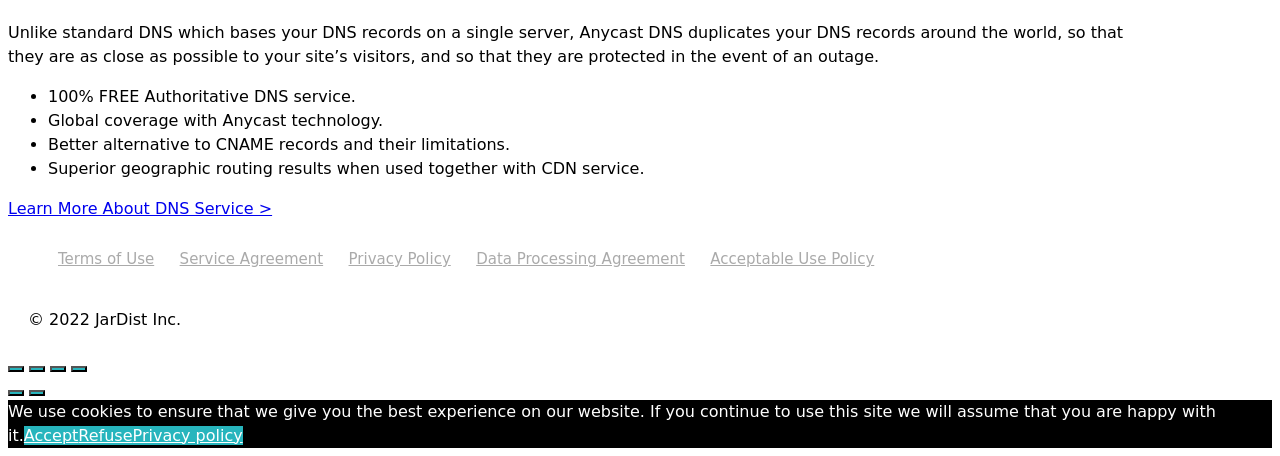
==== commit d7a82757: "Update index.html" ====
--- a/index.html
+++ b/index.html
@@ -460,8 +460,6 @@
 				<div class="footer-widgets-container grid-container grid-parent">
 					<div class="inside-footer-widgets">
 						
-		<div class="footer-widget-2 grid-parent grid-33 tablet-grid-50 mobile-grid-100">
-		<aside id="cnss_widget-3" class="widget inner-padding widget_cnss_widget"><ul id="" class="cnss-social-icon " style="text-align:center;"><li class="cn-fa-twitter cn-fa-icon " style="display:inline-block;"><a class="cnss-twitter" target="_blank" href="https://twitter.com/quiccloud" title="Twitter" style="width:36px;height:36px;padding:6px 0;margin:8px;color: #ffffff;border-radius: 10%;"><i title="Twitter" style="font-size:24px;" class="fab fa-twitter"></i></a></li><li class="cn-fa-youtube cn-fa-icon " style="display:inline-block;"><a class="cnss-youtube" target="_blank" href="https://www.youtube.com/channel/UC5rzHQubcwZrzbekPsx1hfA" title="YouTube" style="width:36px;height:36px;padding:6px 0;margin:8px;color: #ffffff;border-radius: 10%;"><i title="YouTube" style="font-size:24px;" class="fab fa-youtube"></i></a></li><li class="cn-fa-google-group" style="display:inline-block;"><a class="" target="_blank" href="https://groups.google.com/g/quiccloud-status" title="Google Group" style=""><img src="https://quic.cloud/wp-content/uploads/2021/08/google-groups-invert.ico" border="0" width="24" height="24" alt="Google Group" title="Google Group" style="margin:8px;" /></a></li></ul></aside>	</div>
 		<div class="footer-widget-3 grid-parent grid-33 tablet-grid-50 mobile-grid-100">
 		<aside id="nav_menu-4" class="widget inner-padding widget_nav_menu"><div class="menu-footer-container"><ul id="menu-footer" class="menu"><li id="menu-item-31458" class="menu-item menu-item-type-post_type menu-item-object-page menu-item-31458"><a href="/terms/">Terms of Use</a></li>
 <li id="menu-item-31469" class="menu-item menu-item-type-post_type menu-item-object-page menu-item-31469"><a href="/agreement/">Service Agreement</a></li>
@@ -474,8 +472,7 @@
 			</div>
 					<footer class="site-info" itemtype="https://schema.org/WPFooter" itemscope>
 			<div class="inside-site-info grid-container grid-parent">
-								<div class="copyright-bar">
-					&copy; 2022 QUIC Cloud Inc.				</div>
+<div class="copyright-bar">&copy; 2022 JarDist Inc.</div>
 			</div>
 		</footer>
 		</div>
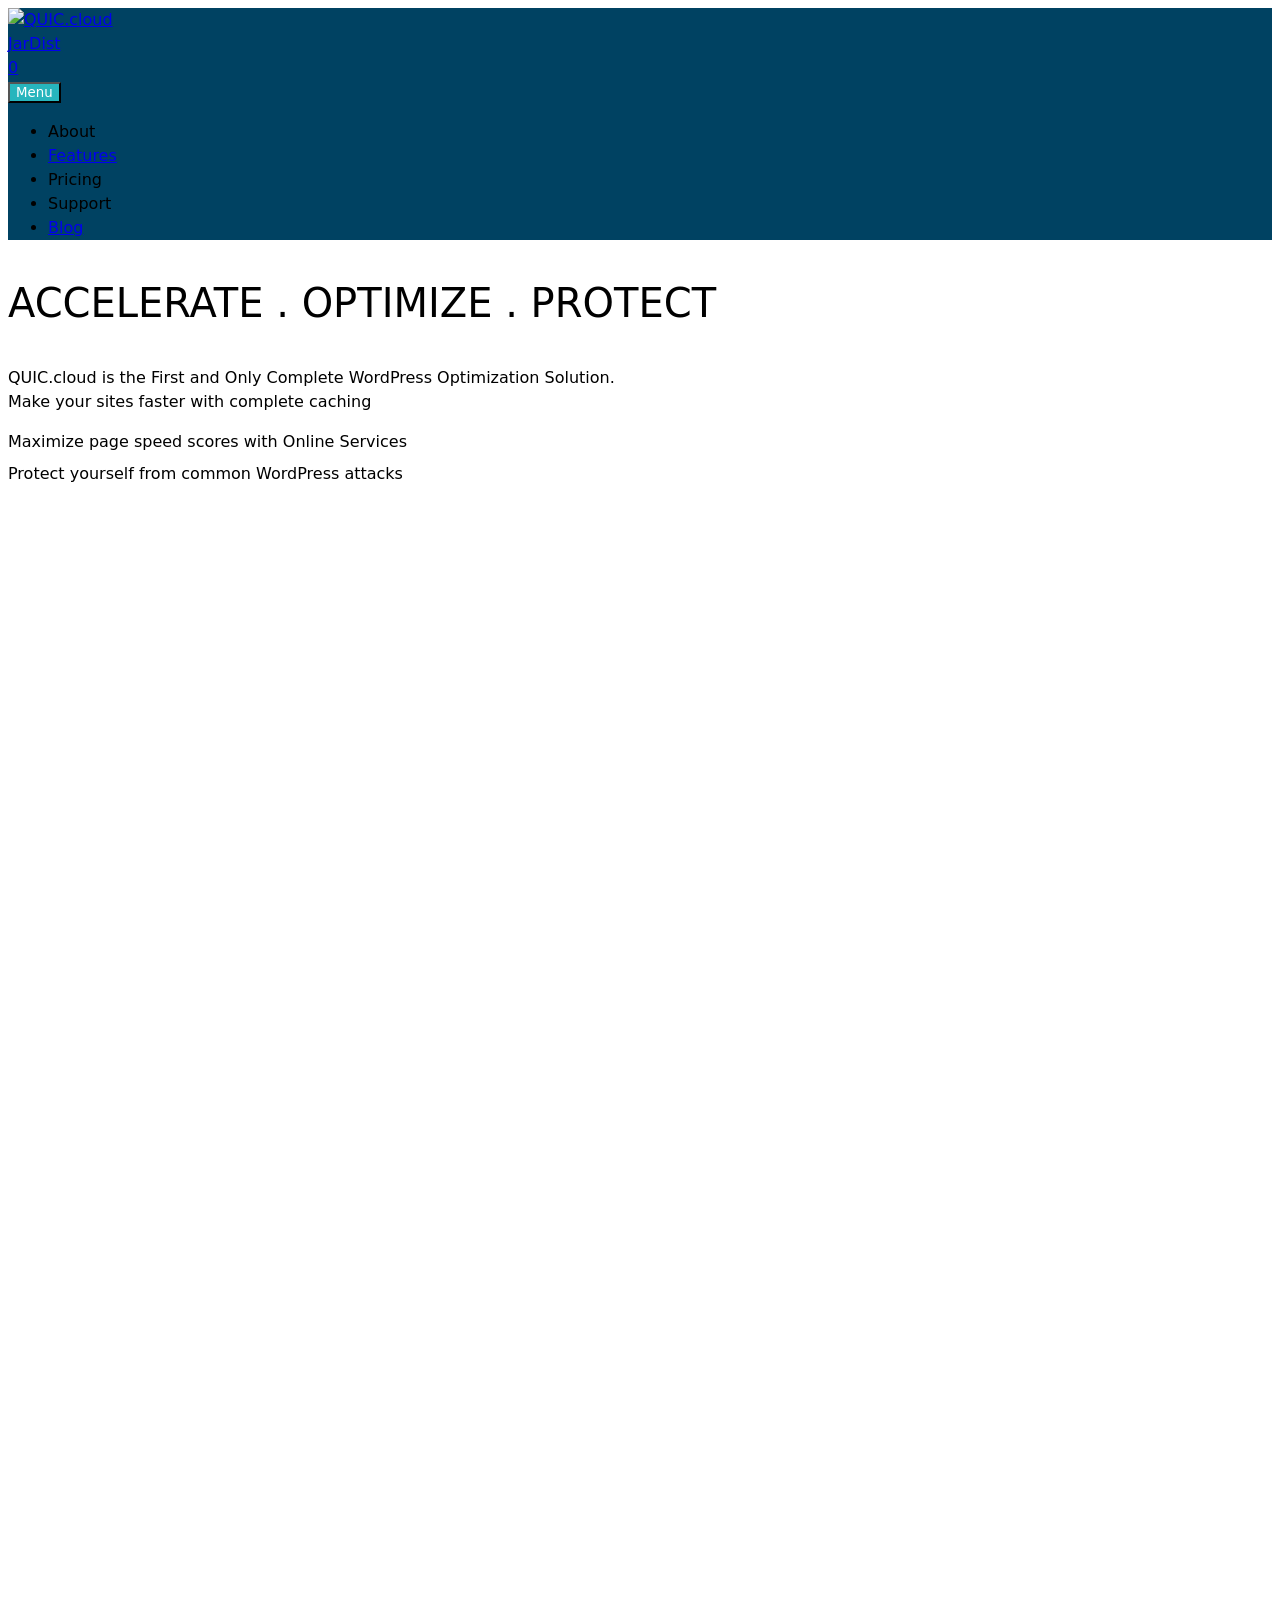
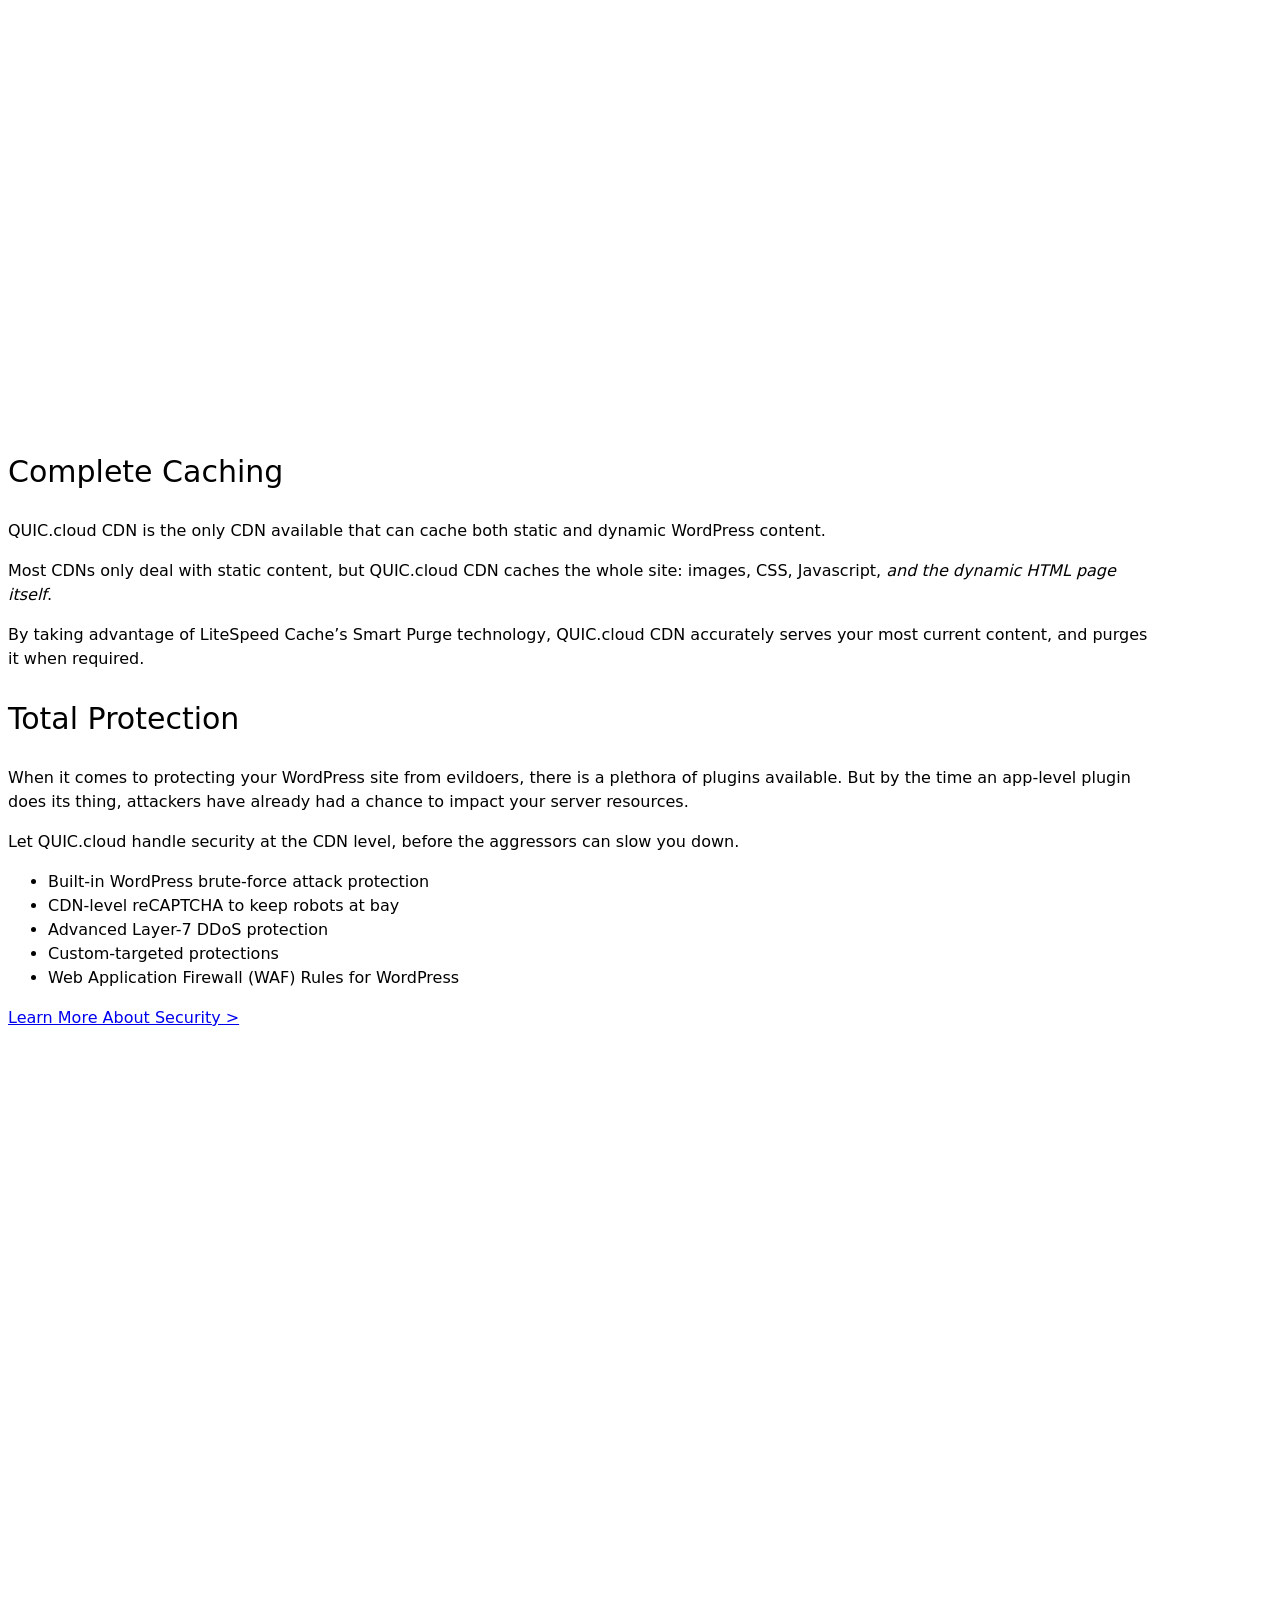
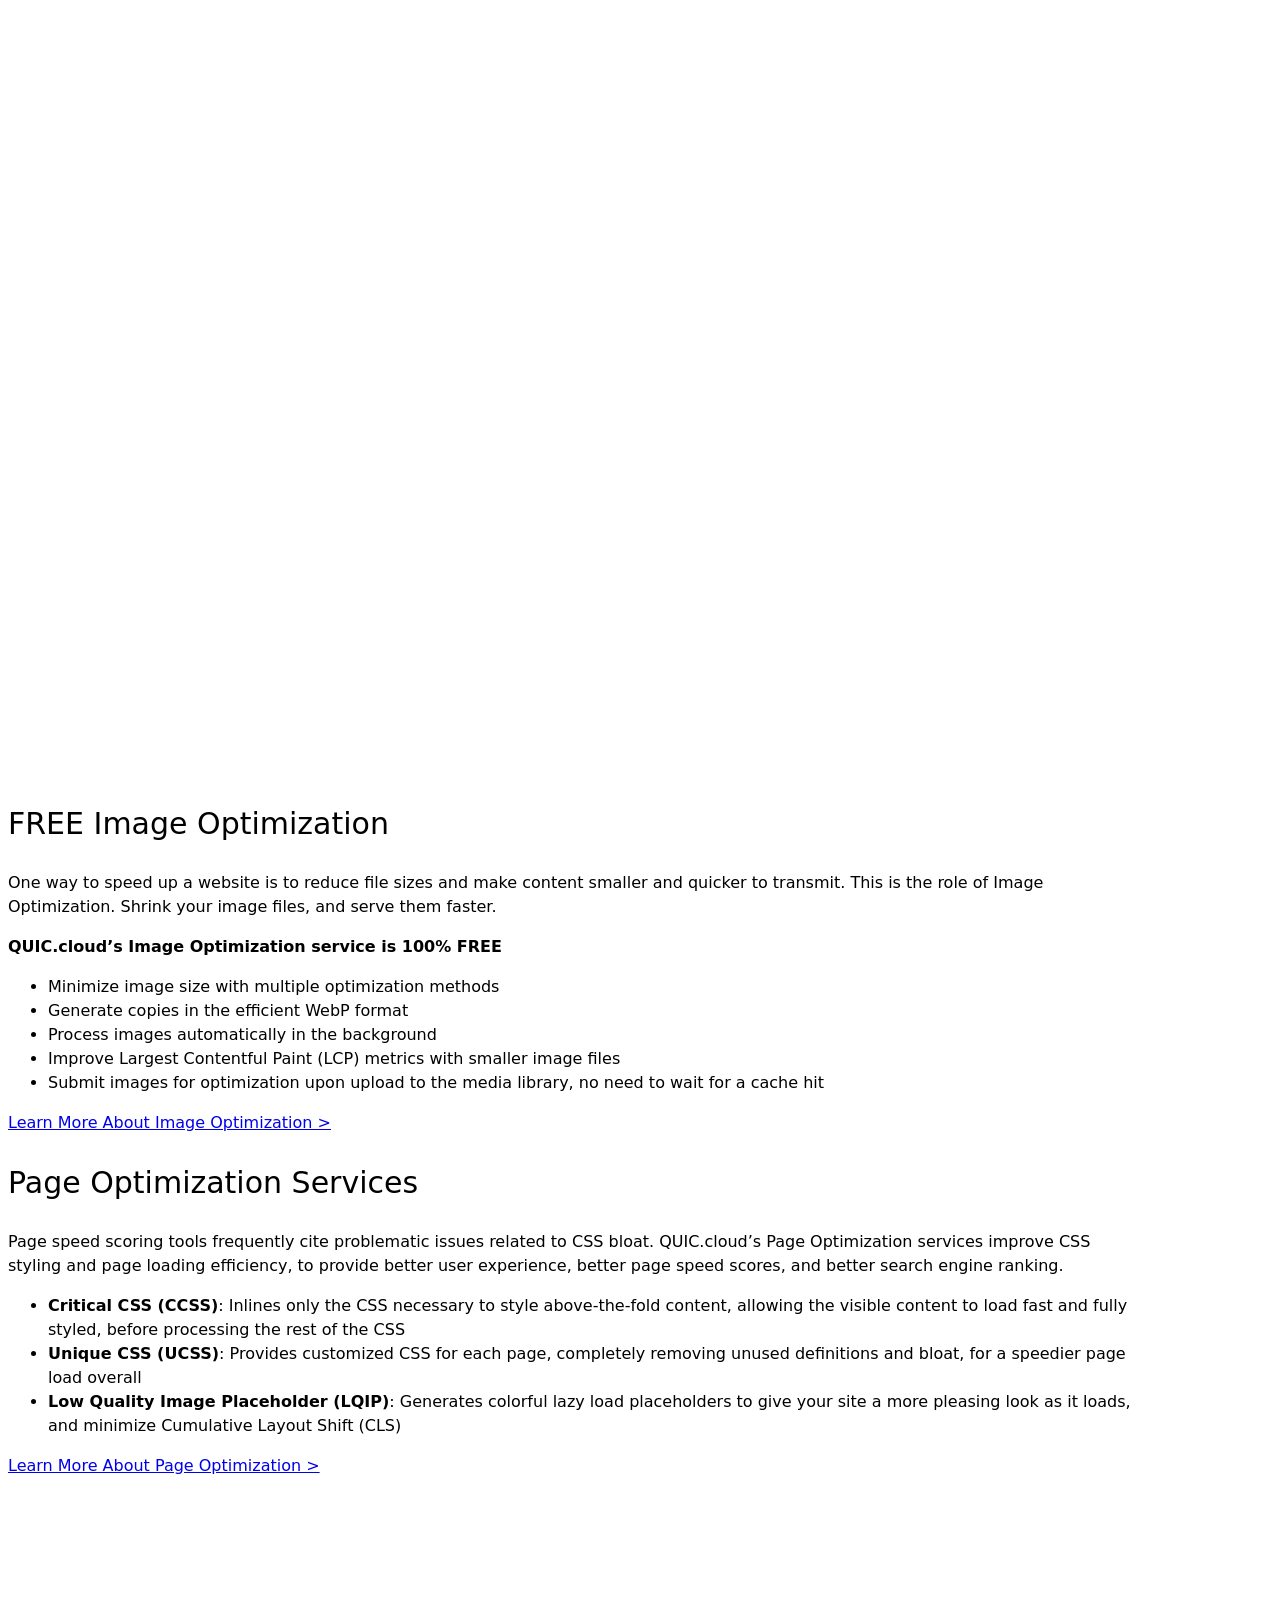
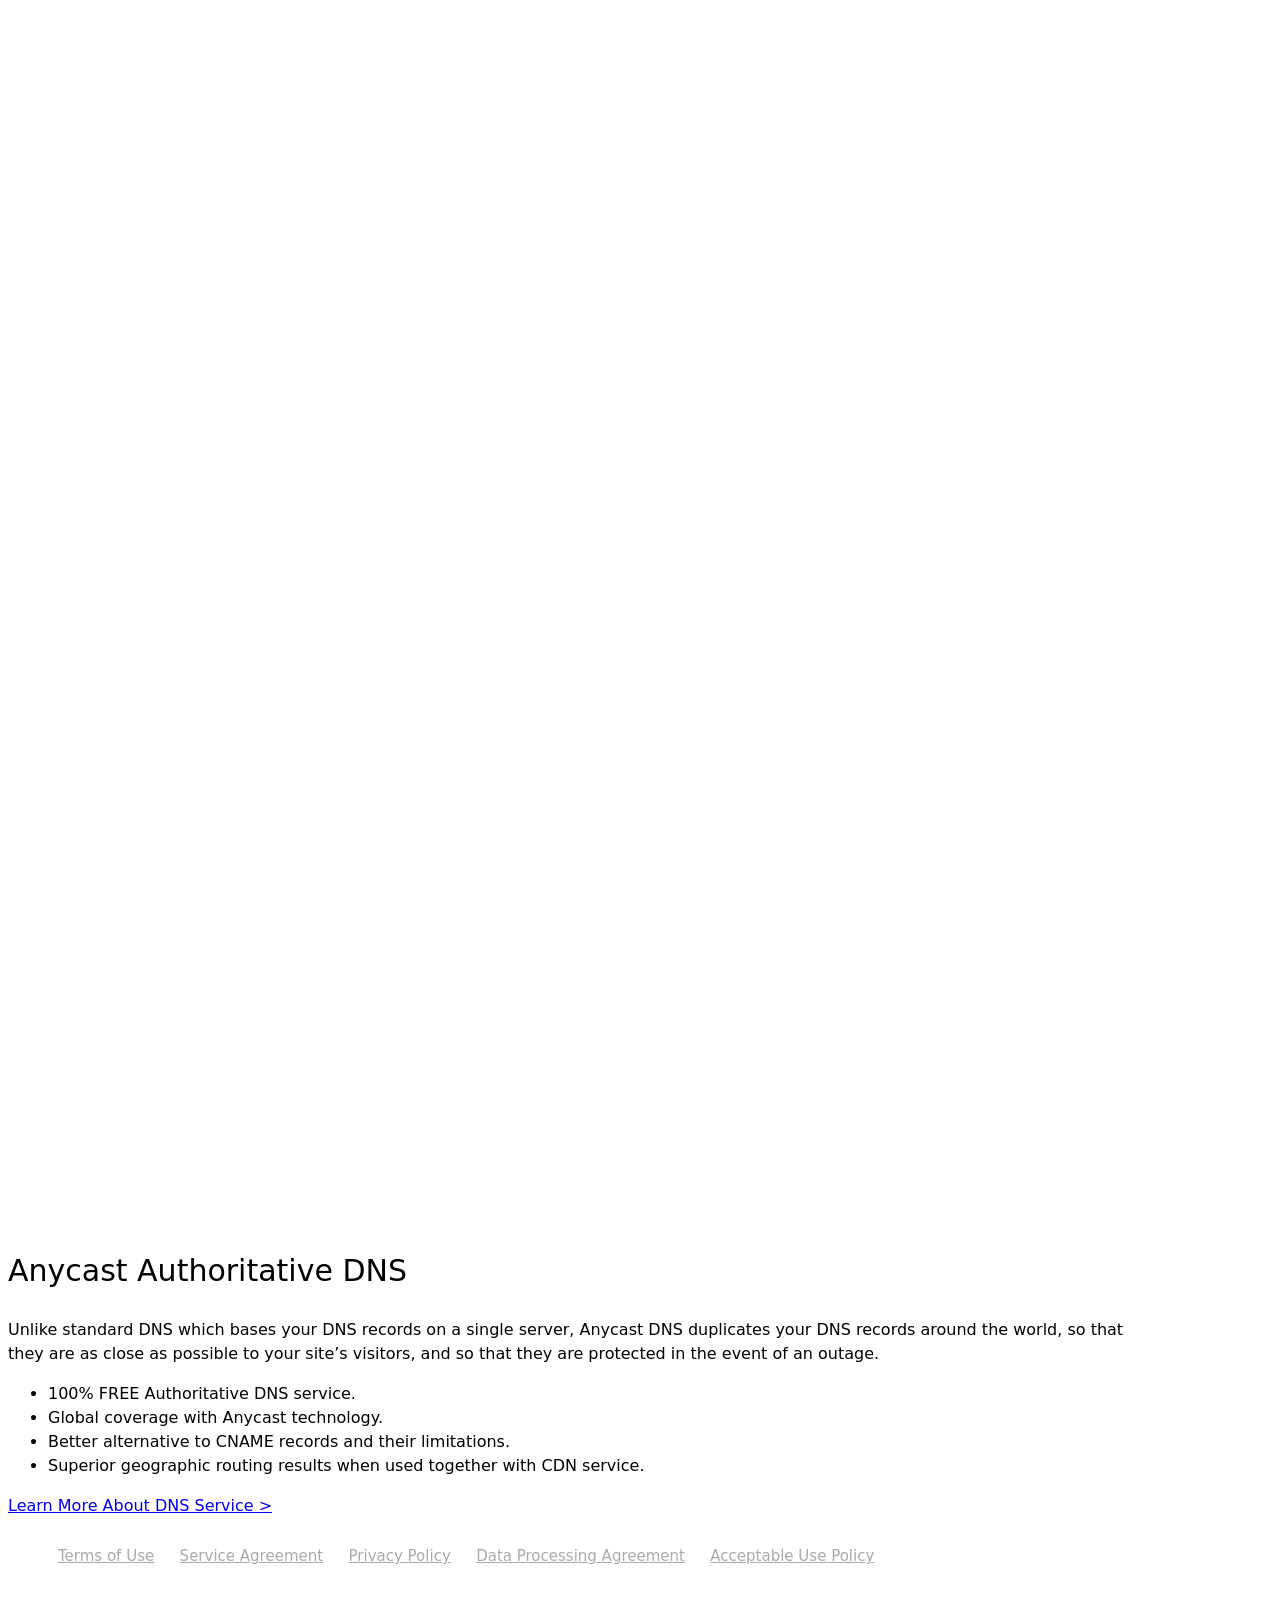
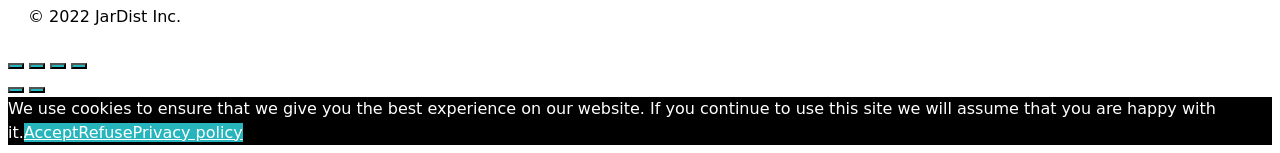
==== commit 743a9799: "Update index.html" ====
--- a/index.html
+++ b/index.html
@@ -161,22 +161,8 @@
 				<p>Most CDNs only deal with static content, but QUIC.cloud CDN caches the whole site: images, CSS, Javascript, <em>and the dynamic HTML page itself</em>.</p><p>By taking advantage of LiteSpeed Cache&#8217;s Smart Purge technology, QUIC.cloud CDN accurately serves your most current content, and purges it when required.</p>					</div>
 						</div>
 				</div>
-				<div class="elementor-element elementor-element-1994eccd elementor-widget elementor-widget-heading" data-id="1994eccd" data-element_type="widget" data-widget_type="heading.default">
-				<div class="elementor-widget-container">
-			<h2 class="elementor-heading-title elementor-size-default">QUIC.cloud CDN:</h2>		</div>
-				</div>
-				<div class="elementor-element elementor-element-216ac53b elementor-widget elementor-widget-text-editor" data-id="216ac53b" data-element_type="widget" data-widget_type="text-editor.default">
-				<div class="elementor-widget-container">
-								<div class="elementor-text-editor elementor-clearfix">
-				<ul><li>is built on top of the state-of-the-art LiteSpeed server stack</li><li>caches complex dynamic content with ESI support</li><li>promptly and accurately purges cache as content is changed</li><li>serves your WordPress sites at the network edge with low TTFB</li><li>features less than 10ms average latency in North America and Europe</li><li>supports HTTP/3 end to end, from client to backend server</li><li>delivers global coverage with a growing network of 70 PoPs</li></ul>					</div>
-						</div>
-				</div>
-				<div class="elementor-element elementor-element-149aaf30 elementor-widget elementor-widget-text-editor" data-id="149aaf30" data-element_type="widget" data-widget_type="text-editor.default">
-				<div class="elementor-widget-container">
-								<div class="elementor-text-editor elementor-clearfix">
-				<a href="/quic-cloud-services-and-features/quic-cloud-cdn-service" rel="noopener" target="_blank">Learn More About CDN Service > </a>					</div>
-						</div>
-				</div>
+
+
 				<div class="elementor-element elementor-element-5fdeaedd elementor-widget elementor-widget-spacer" data-id="5fdeaedd" data-element_type="widget" data-widget_type="spacer.default">
 				<div class="elementor-widget-container">
 					<div class="elementor-spacer">
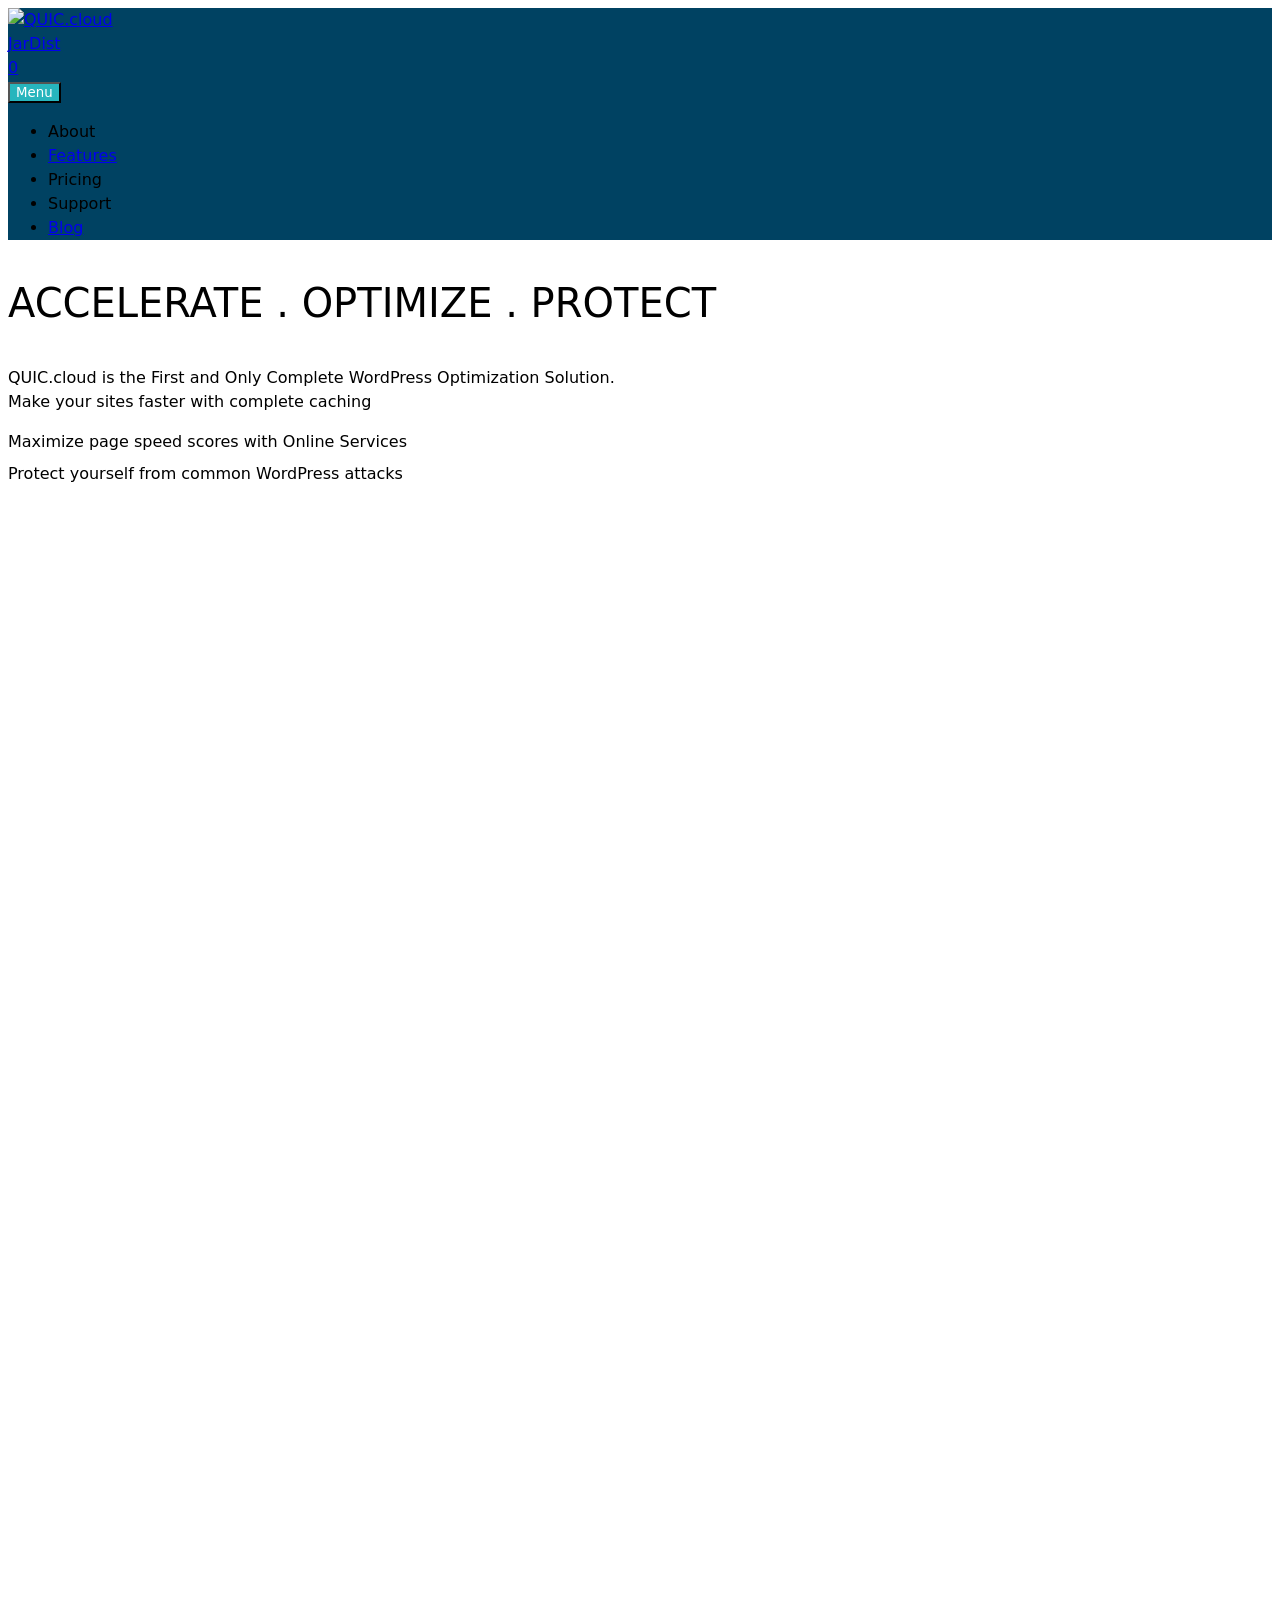
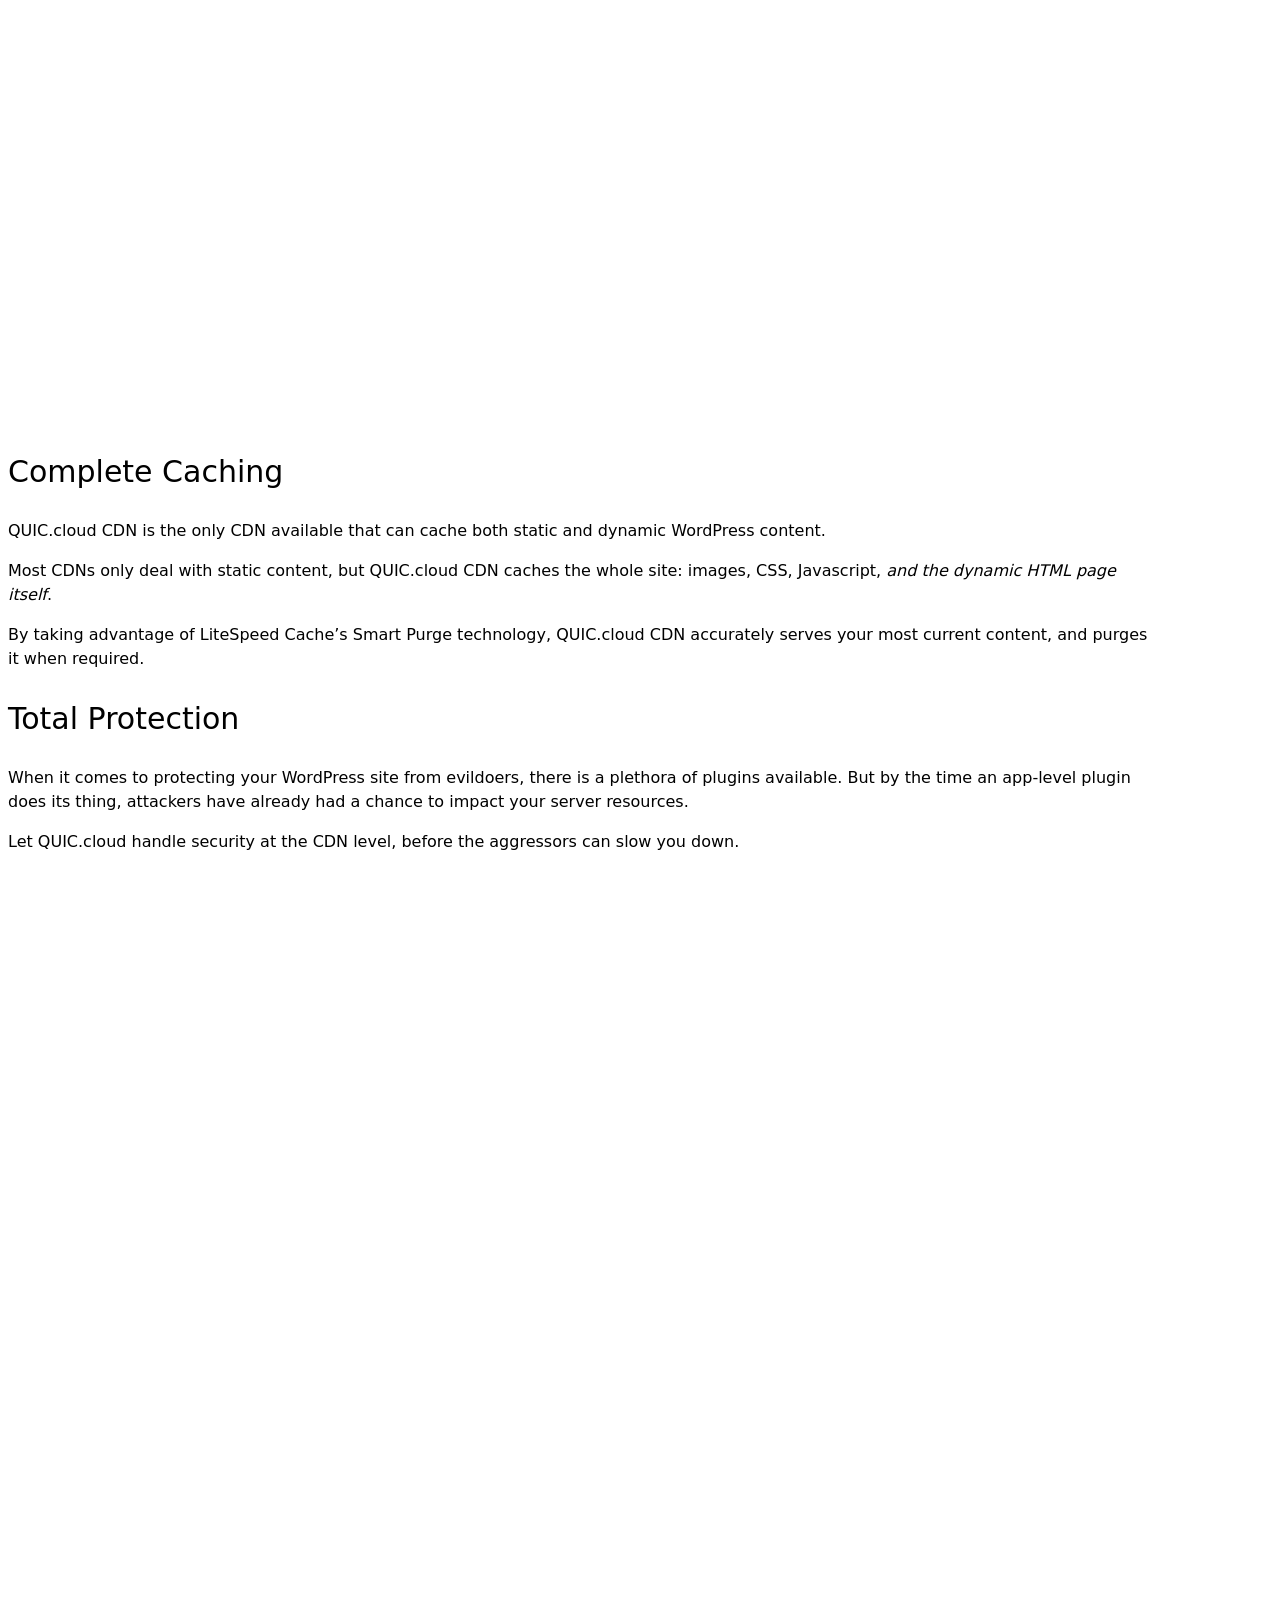
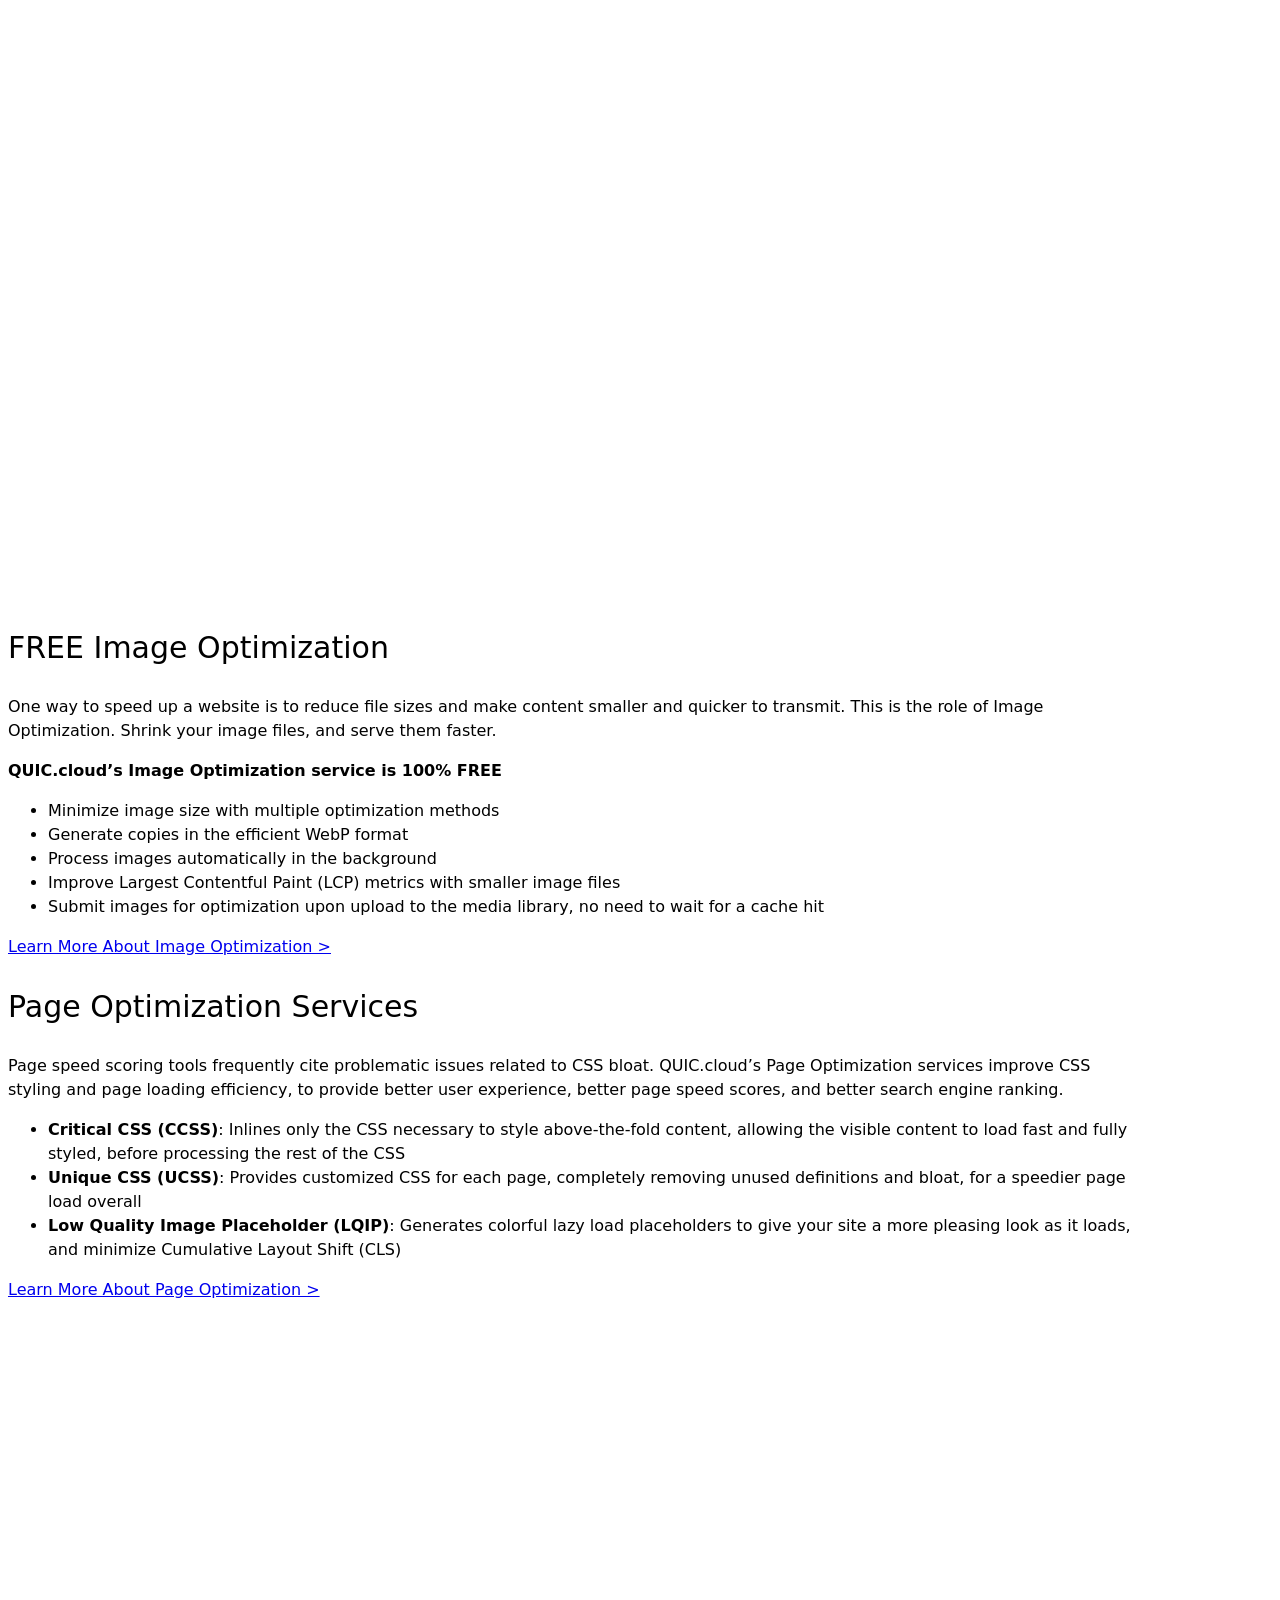
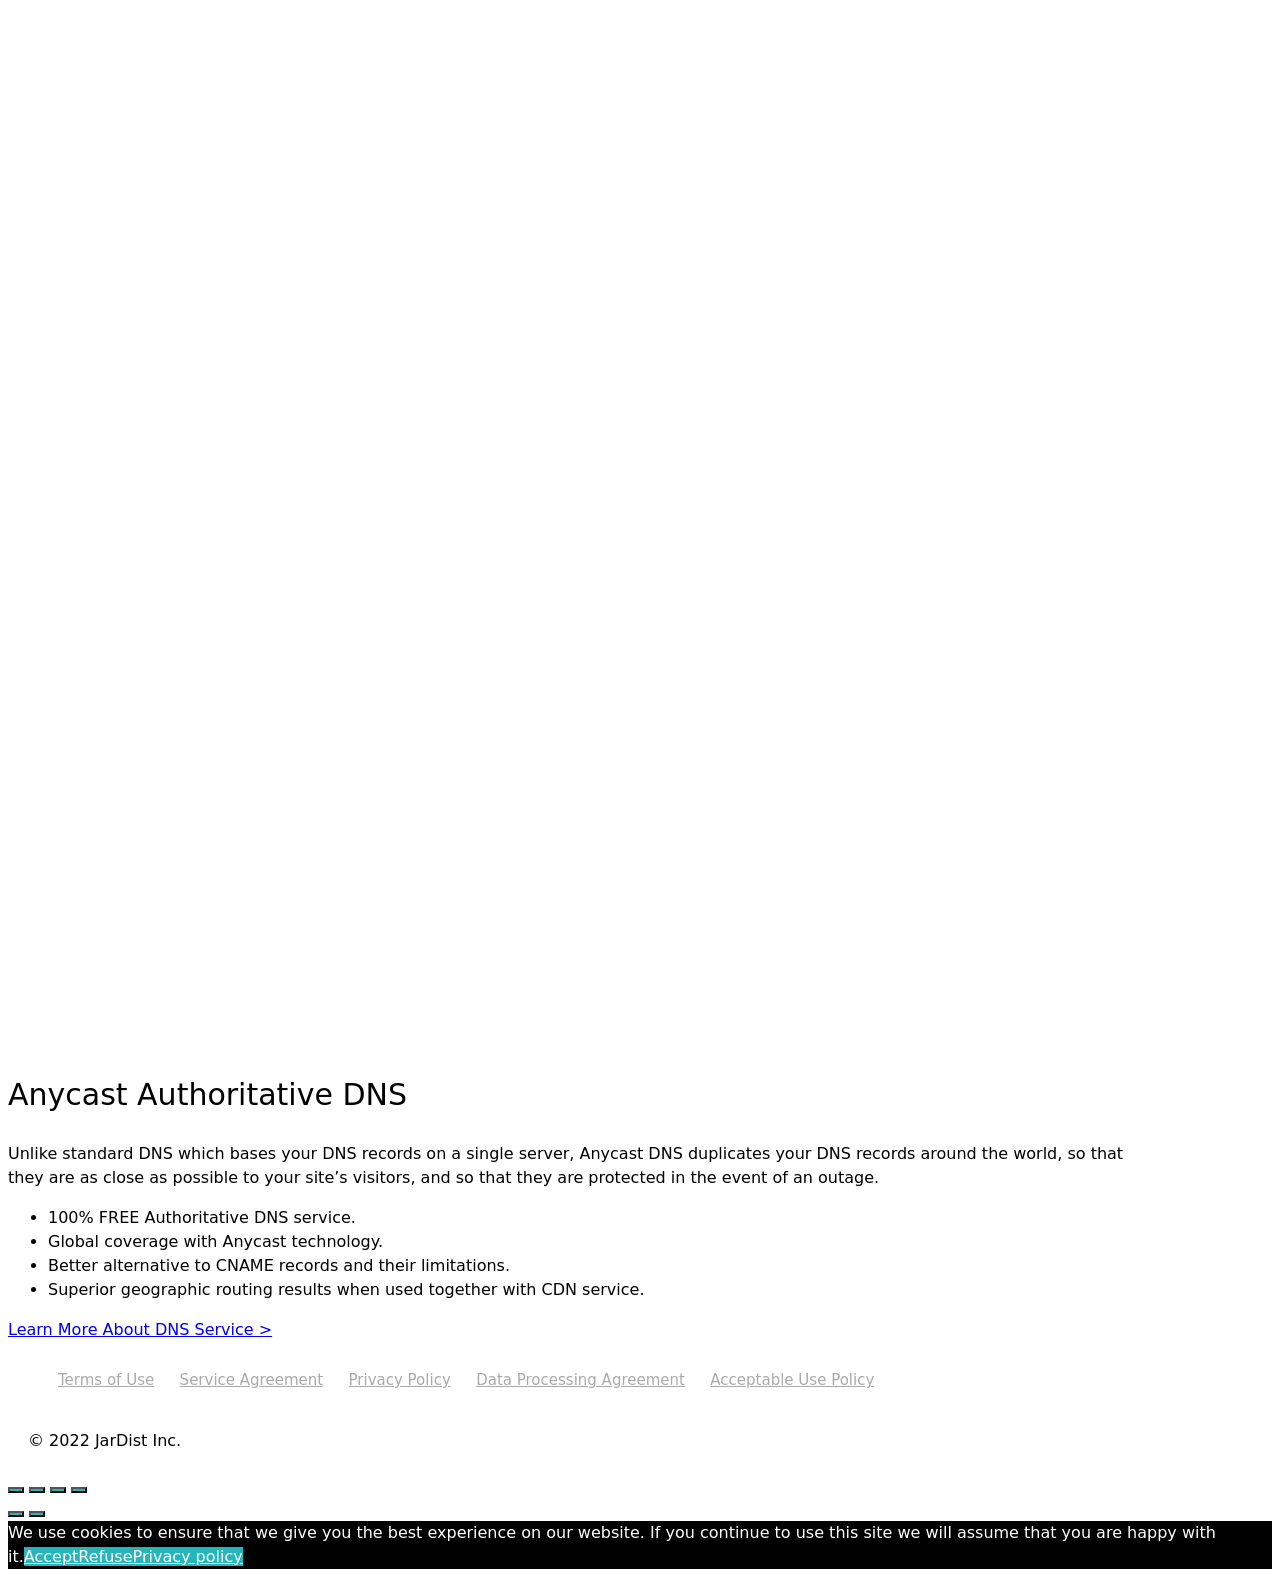
==== commit 72026ede: "Update index.html" ====
--- a/index.html
+++ b/index.html
@@ -119,63 +119,62 @@
 </div>
 </div>
 </section>
-				<section class="elementor-section elementor-top-section elementor-element elementor-element-3a10ffee quic-section-ratio-custom elementor-section-boxed elementor-section-height-default elementor-section-height-default" data-id="3a10ffee" data-element_type="section" id="complete-caching" data-settings="{&quot;background_background&quot;:&quot;classic&quot;}">
-							<div class="elementor-background-overlay"></div>
-							<div class="elementor-container elementor-column-gap-wider">
-							<div class="elementor-row">
-					<div class="elementor-column elementor-col-50 elementor-top-column elementor-element elementor-element-48f11543" data-id="48f11543" data-element_type="column" data-settings="{&quot;background_background&quot;:&quot;classic&quot;}">
-			<div class="elementor-column-wrap elementor-element-populated">
-							<div class="elementor-widget-wrap">
-						<div class="elementor-element elementor-element-478a24e2 elementor-widget elementor-widget-image" data-id="478a24e2" data-element_type="widget" data-widget_type="image.default">
-				<div class="elementor-widget-container">
-								<div class="elementor-image">
-												<img width="500" height="500" src="https://quic.cloud/wp-content/uploads/2021/12/what-is-quic-cloud-500x500-1.png" class="attachment-large size-large" alt="" loading="lazy" srcset="https://quic.cloud/wp-content/uploads/2021/12/what-is-quic-cloud-500x500-1.png 500w, https://quic.cloud/wp-content/uploads/2021/12/what-is-quic-cloud-500x500-1-300x300.png 300w, https://quic.cloud/wp-content/uploads/2021/12/what-is-quic-cloud-500x500-1-150x150.png 150w, https://quic.cloud/wp-content/uploads/2021/12/what-is-quic-cloud-500x500-1-100x100.png 100w" sizes="(max-width: 500px) 100vw, 500px" />														</div>
-						</div>
-				</div>
-						</div>
-					</div>
-		</div>
-				<div class="elementor-column elementor-col-50 elementor-top-column elementor-element elementor-element-7b5962e4" data-id="7b5962e4" data-element_type="column">
-			<div class="elementor-column-wrap elementor-element-populated">
-							<div class="elementor-widget-wrap">
-						<div class="elementor-element elementor-element-3b674290 elementor-widget elementor-widget-heading" data-id="3b674290" data-element_type="widget" data-widget_type="heading.default">
-				<div class="elementor-widget-container">
-			<h2 class="elementor-heading-title elementor-size-default">Complete Caching</h2>		</div>
-				</div>
-				<div class="elementor-element elementor-element-128233ae elementor-widget elementor-widget-spacer" data-id="128233ae" data-element_type="widget" data-widget_type="spacer.default">
-				<div class="elementor-widget-container">
-					<div class="elementor-spacer">
-			<div class="elementor-spacer-inner"></div>
-		</div>
-				</div>
-				</div>
-				<div class="elementor-element elementor-element-2bbf5082 elementor-widget elementor-widget-text-editor" data-id="2bbf5082" data-element_type="widget" data-widget_type="text-editor.default">
-				<div class="elementor-widget-container">
-								<div class="elementor-text-editor elementor-clearfix">
-				<p style="text-align: left;">QUIC.cloud CDN is the only CDN available that can cache both static and dynamic WordPress content.</p>					</div>
-						</div>
-				</div>
-				<div class="elementor-element elementor-element-30497634 elementor-widget elementor-widget-text-editor" data-id="30497634" data-element_type="widget" data-widget_type="text-editor.default">
-				<div class="elementor-widget-container">
-								<div class="elementor-text-editor elementor-clearfix">
-				<p>Most CDNs only deal with static content, but QUIC.cloud CDN caches the whole site: images, CSS, Javascript, <em>and the dynamic HTML page itself</em>.</p><p>By taking advantage of LiteSpeed Cache&#8217;s Smart Purge technology, QUIC.cloud CDN accurately serves your most current content, and purges it when required.</p>					</div>
-						</div>
-				</div>
-
-
-				<div class="elementor-element elementor-element-5fdeaedd elementor-widget elementor-widget-spacer" data-id="5fdeaedd" data-element_type="widget" data-widget_type="spacer.default">
-				<div class="elementor-widget-container">
-					<div class="elementor-spacer">
-			<div class="elementor-spacer-inner"></div>
-		</div>
-				</div>
-				</div>
-						</div>
-					</div>
-		</div>
-								</div>
-					</div>
-		</section>
+
+<section class="elementor-section elementor-top-section elementor-element elementor-element-3a10ffee quic-section-ratio-custom elementor-section-boxed elementor-section-height-default elementor-section-height-default" data-id="3a10ffee" data-element_type="section" id="complete-caching" data-settings="{&quot;background_background&quot;:&quot;classic&quot;}">
+	
+<div class="elementor-background-overlay"></div>
+							
+<div class="elementor-container elementor-column-gap-wider">
+<div class="elementor-row">
+	
+<div class="elementor-column elementor-col-50 elementor-top-column elementor-element elementor-element-48f11543" data-id="48f11543" data-element_type="column" data-settings="{&quot;background_background&quot;:&quot;classic&quot;}">
+<div class="elementor-column-wrap elementor-element-populated">
+<div class="elementor-widget-wrap">
+<div class="elementor-element elementor-element-478a24e2 elementor-widget elementor-widget-image" data-id="478a24e2" data-element_type="widget" data-widget_type="image.default">
+<div class="elementor-widget-container">
+<div class="elementor-image">
+<img width="500" height="500" src="https://quic.cloud/wp-content/uploads/2021/12/what-is-quic-cloud-500x500-1.png" class="attachment-large size-large" alt="" loading="lazy" srcset="https://quic.cloud/wp-content/uploads/2021/12/what-is-quic-cloud-500x500-1.png 500w, https://quic.cloud/wp-content/uploads/2021/12/what-is-quic-cloud-500x500-1-300x300.png 300w, https://quic.cloud/wp-content/uploads/2021/12/what-is-quic-cloud-500x500-1-150x150.png 150w, https://quic.cloud/wp-content/uploads/2021/12/what-is-quic-cloud-500x500-1-100x100.png 100w" sizes="(max-width: 500px) 100vw, 500px" />														
+</div>
+</div>
+</div>
+</div>
+</div>
+</div>
+				
+<div class="elementor-column elementor-col-50 elementor-top-column elementor-element elementor-element-7b5962e4" data-id="7b5962e4" data-element_type="column">
+<div class="elementor-column-wrap elementor-element-populated">
+<div class="elementor-widget-wrap">
+								
+<div class="elementor-element elementor-element-3b674290 elementor-widget elementor-widget-heading" data-id="3b674290" data-element_type="widget" data-widget_type="heading.default">
+<div class="elementor-widget-container">
+<h2 class="elementor-heading-title elementor-size-default">Complete Caching</h2>
+</div>
+</div>
+								
+<div class="elementor-element elementor-element-2bbf5082 elementor-widget elementor-widget-text-editor" data-id="2bbf5082" data-element_type="widget" data-widget_type="text-editor.default">
+<div class="elementor-widget-container">
+<div class="elementor-text-editor elementor-clearfix">
+<p style="text-align: left;">QUIC.cloud CDN is the only CDN available that can cache both static and dynamic WordPress content.</p>
+</div>
+</div>
+</div>
+								
+<div class="elementor-element elementor-element-30497634 elementor-widget elementor-widget-text-editor" data-id="30497634" data-element_type="widget" data-widget_type="text-editor.default">
+<div class="elementor-widget-container">
+<div class="elementor-text-editor elementor-clearfix">
+<p>Most CDNs only deal with static content, but QUIC.cloud CDN caches the whole site: images, CSS, Javascript, <em>and the dynamic HTML page itself</em>.</p>
+<p>By taking advantage of LiteSpeed Cache&#8217;s Smart Purge technology, QUIC.cloud CDN accurately serves your most current content, and purges it when required.</p>			</div>
+</div>
+</div>
+
+</div>
+</div>
+
+</div>
+</div>
+</div>
+</section>
+
 				<section class="elementor-section elementor-top-section elementor-element elementor-element-40e93fec elementor-reverse-tablet elementor-reverse-mobile quic-section-ratio-custom elementor-section-boxed elementor-section-height-default elementor-section-height-default" data-id="40e93fec" data-element_type="section" id="total-protection" data-settings="{&quot;background_background&quot;:&quot;classic&quot;}">
 							<div class="elementor-background-overlay"></div>
 							<div class="elementor-container elementor-column-gap-wider">
@@ -200,18 +199,9 @@
 				<p>When it comes to protecting your WordPress site from evildoers, there is a plethora of plugins available. But by the time an app-level plugin does its thing, attackers have already had a chance to impact your server resources.</p><p>Let QUIC.cloud handle security at the CDN level, before the aggressors can slow you down.</p>					</div>
 						</div>
 				</div>
-				<div class="elementor-element elementor-element-3a2523a1 elementor-widget elementor-widget-text-editor" data-id="3a2523a1" data-element_type="widget" data-widget_type="text-editor.default">
-				<div class="elementor-widget-container">
-								<div class="elementor-text-editor elementor-clearfix">
-				<ul><li>Built-in WordPress brute-force attack protection</li><li>CDN-level reCAPTCHA to keep robots at bay</li><li>Advanced Layer-7 DDoS protection</li><li>Custom-targeted protections</li><li>Web Application Firewall (WAF) Rules for WordPress</li></ul>					</div>
-						</div>
-				</div>
-				<div class="elementor-element elementor-element-398cc270 elementor-widget elementor-widget-text-editor" data-id="398cc270" data-element_type="widget" data-widget_type="text-editor.default">
-				<div class="elementor-widget-container">
-								<div class="elementor-text-editor elementor-clearfix">
-				<p><a href="/quic-cloud-services-and-features/security">Learn More About Security &gt;</a></p>					</div>
-						</div>
-				</div>
+
+								
+
 				<div class="elementor-element elementor-element-4bc28c0a elementor-widget elementor-widget-spacer" data-id="4bc28c0a" data-element_type="widget" data-widget_type="spacer.default">
 				<div class="elementor-widget-container">
 					<div class="elementor-spacer">
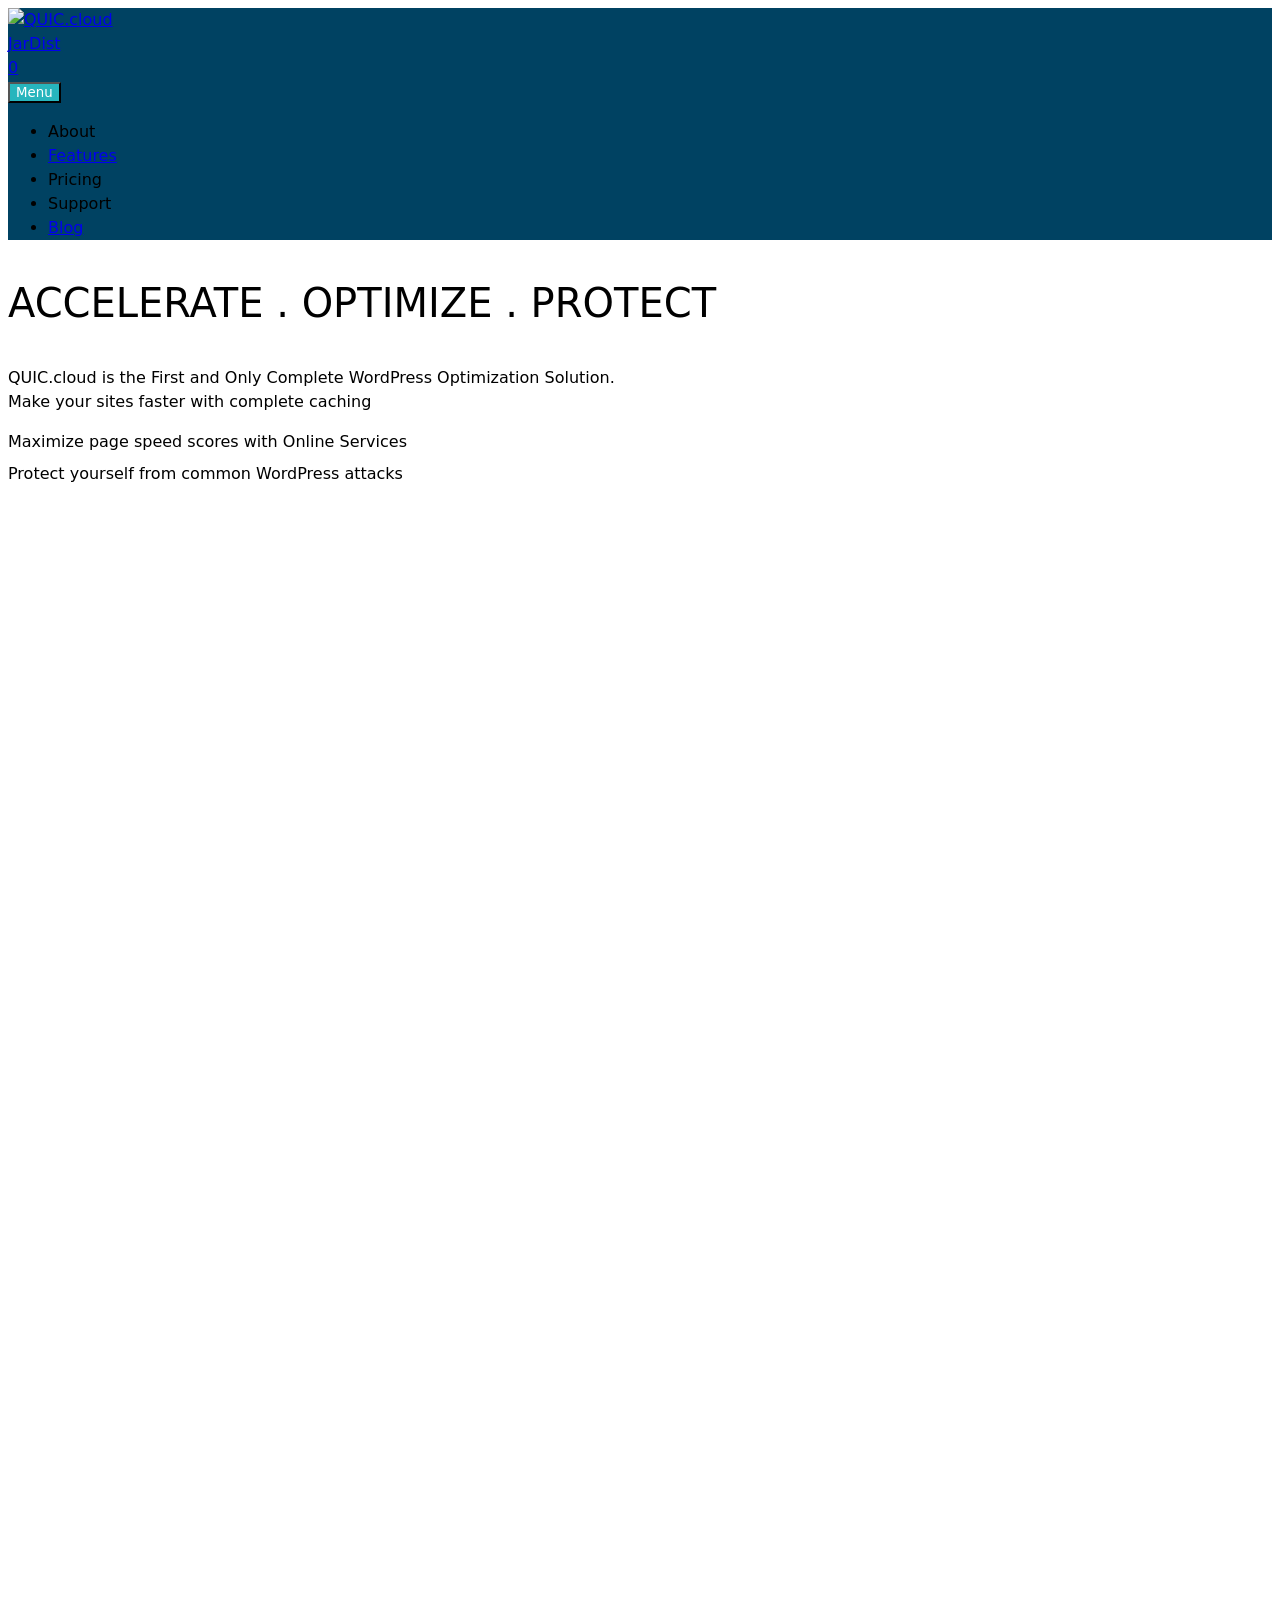
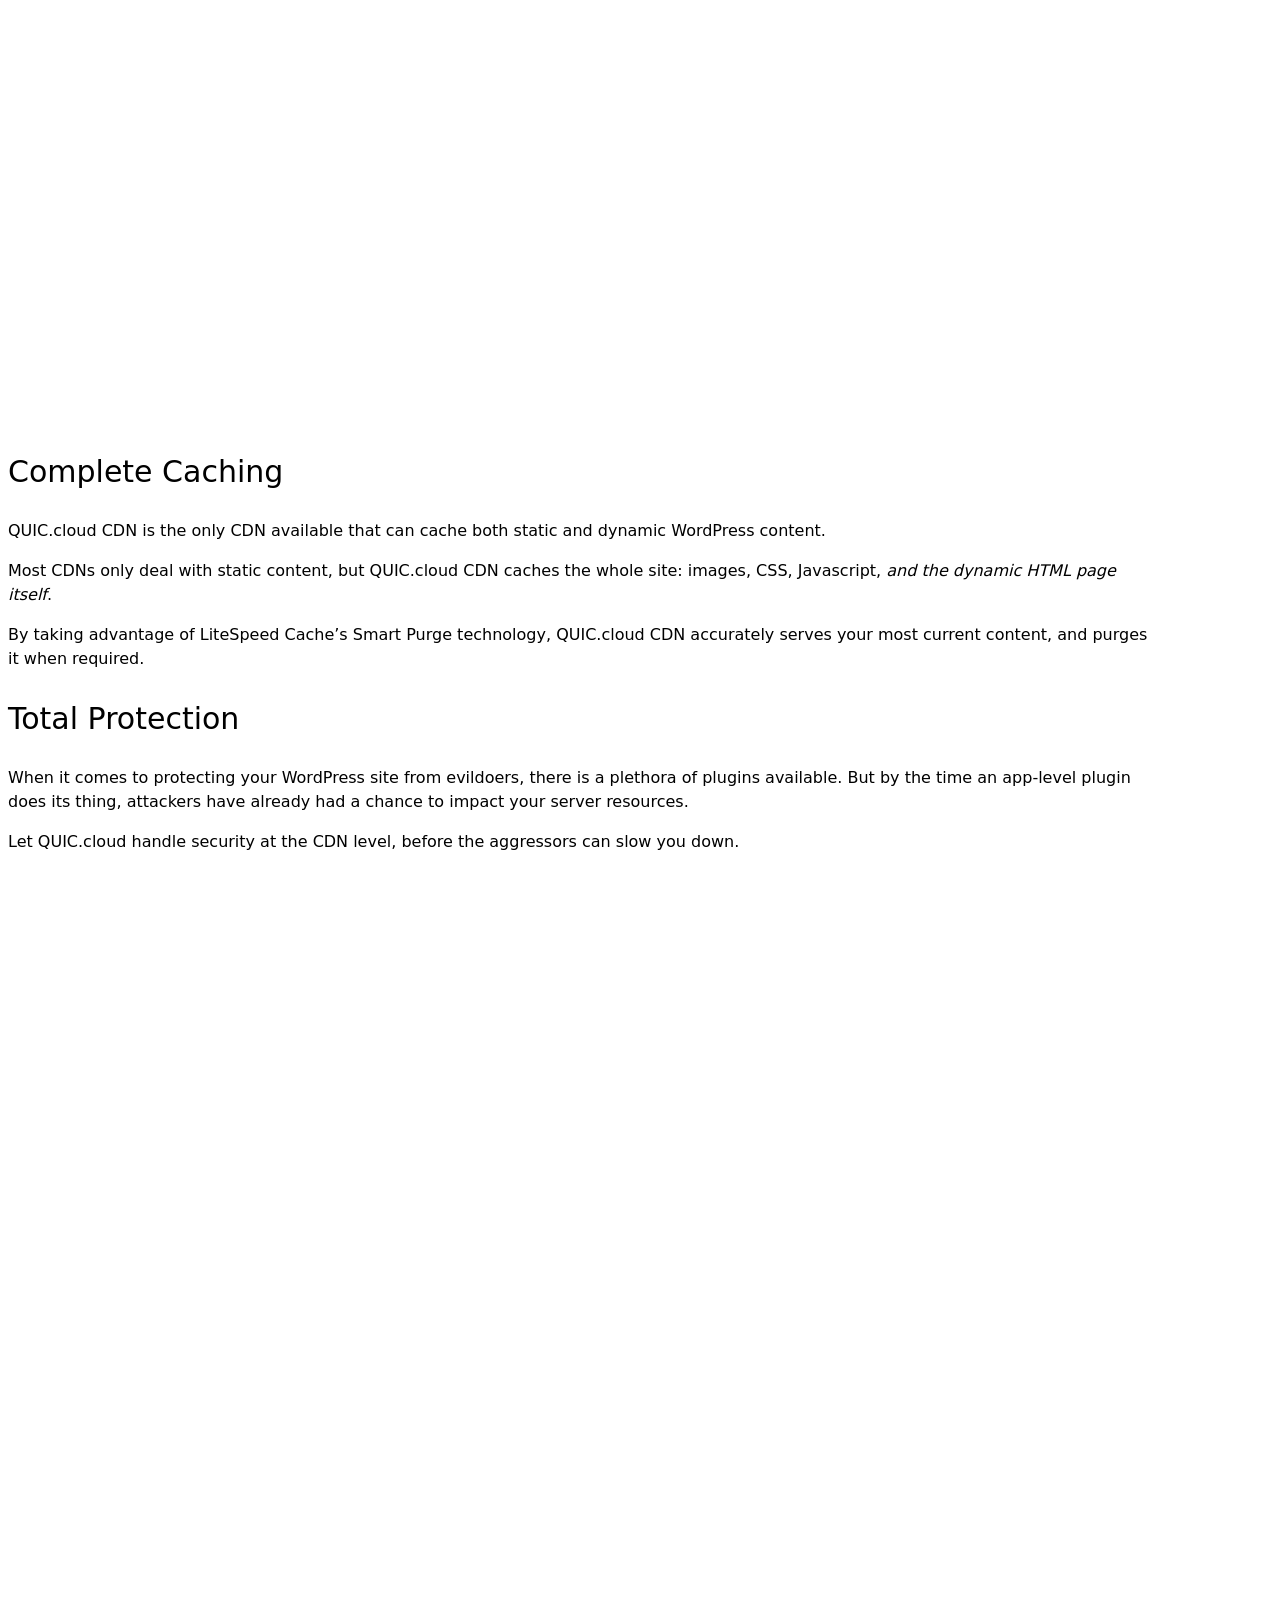
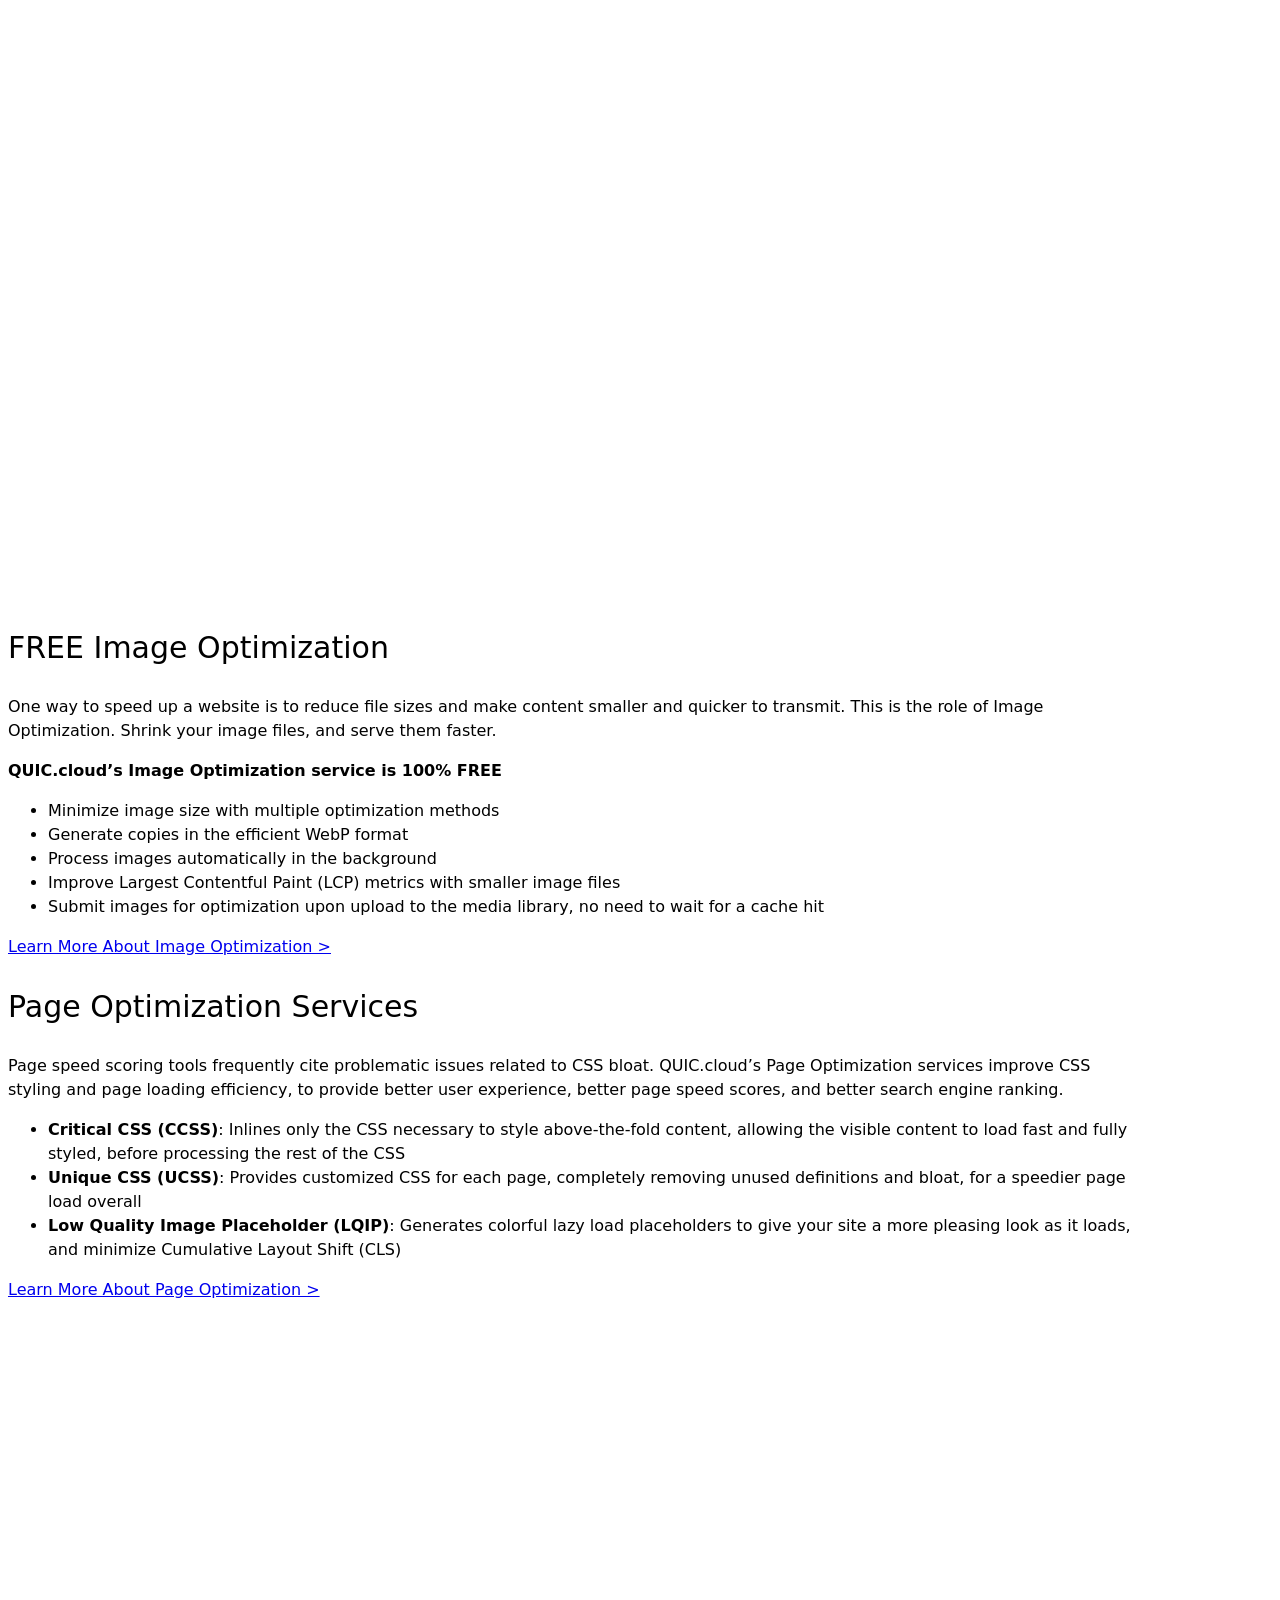
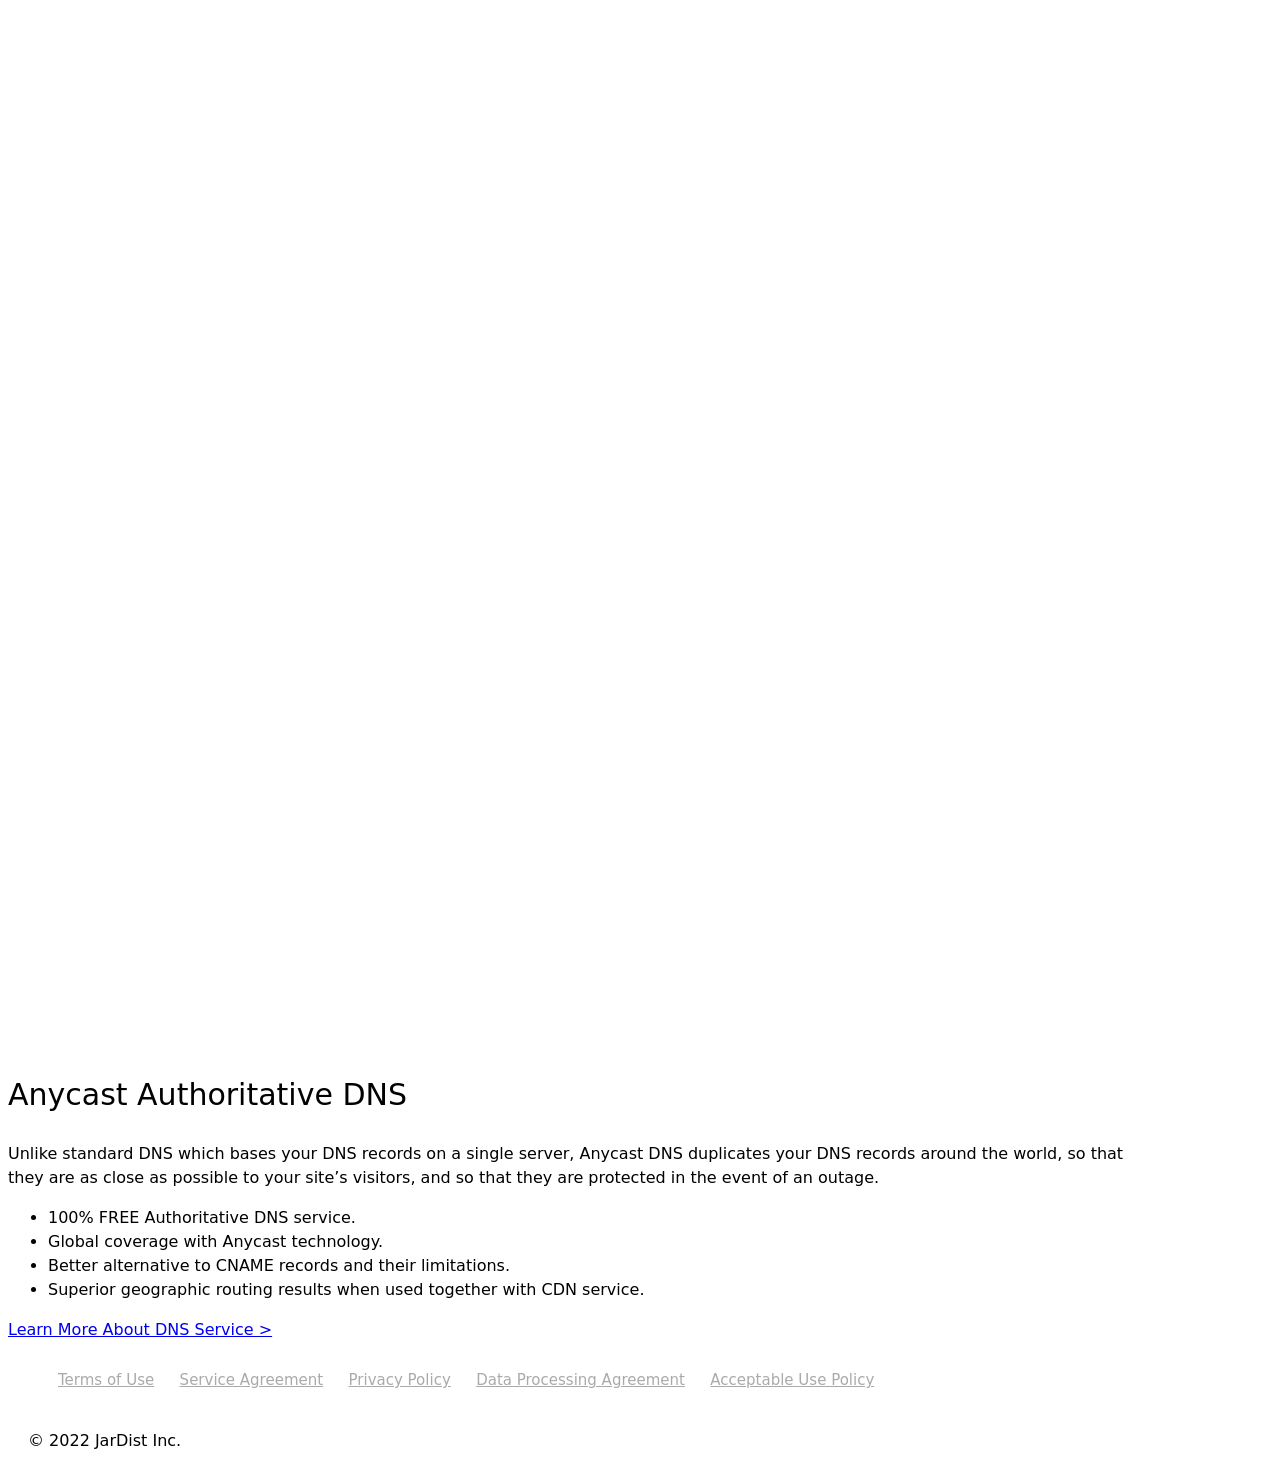
==== commit f4160c25: "Update index.html" ====
--- a/index.html
+++ b/index.html
@@ -431,71 +431,41 @@
 </div>
 
 
+
 <div class="site-footer">
-				<div id="footer-widgets" class="site footer-widgets">
-				<div class="footer-widgets-container grid-container grid-parent">
-					<div class="inside-footer-widgets">
-						
-		<div class="footer-widget-3 grid-parent grid-33 tablet-grid-50 mobile-grid-100">
-		<aside id="nav_menu-4" class="widget inner-padding widget_nav_menu"><div class="menu-footer-container"><ul id="menu-footer" class="menu"><li id="menu-item-31458" class="menu-item menu-item-type-post_type menu-item-object-page menu-item-31458"><a href="/terms/">Terms of Use</a></li>
+
+<div id="footer-widgets" class="site footer-widgets">
+<div class="footer-widgets-container grid-container grid-parent">
+<div class="inside-footer-widgets">
+
+<div class="footer-widget-3 grid-parent grid-33 tablet-grid-50 mobile-grid-100">
+		
+<aside id="nav_menu-4" class="widget inner-padding widget_nav_menu">
+<div class="menu-footer-container">
+<ul id="menu-footer" class="menu">
+<li id="menu-item-31458" class="menu-item menu-item-type-post_type menu-item-object-page menu-item-31458"><a href="/terms/">Terms of Use</a></li>
 <li id="menu-item-31469" class="menu-item menu-item-type-post_type menu-item-object-page menu-item-31469"><a href="/agreement/">Service Agreement</a></li>
 <li id="menu-item-39" class="menu-item menu-item-type-post_type menu-item-object-page menu-item-privacy-policy menu-item-39"><a href="/privacy-policy/">Privacy Policy</a></li>
 <li id="menu-item-79625" class="menu-item menu-item-type-post_type menu-item-object-page menu-item-79625"><a href="/dataprocessing/">Data Processing Agreement</a></li>
 <li id="menu-item-79629" class="menu-item menu-item-type-post_type menu-item-object-page menu-item-79629"><a href="/aup/">Acceptable Use Policy</a></li>
-</ul></div></aside>	</div>
-						</div>
-				</div>
-			</div>
-					<footer class="site-info" itemtype="https://schema.org/WPFooter" itemscope>
-			<div class="inside-site-info grid-container grid-parent">
+</ul>
+</div>
+</aside>
+		  
+</div>
+</div>
+</div>
+</div>
+
+<footer class="site-info" itemtype="https://schema.org/WPFooter" itemscope>
+<div class="inside-site-info grid-container grid-parent">
 <div class="copyright-bar">&copy; 2022 JarDist Inc.</div>
-			</div>
-		</footer>
-		</div>
-
-<a title="Scroll back to top" aria-label="Scroll back to top" rel="nofollow" href="#" class="generate-back-to-top" style="opacity:0;visibility:hidden;" data-scroll-speed="400" data-start-scroll="300">
-					
-				</a>	
-	
-<div class="pswp" tabindex="-1" role="dialog" aria-hidden="true">
-	<div class="pswp__bg"></div>
-	<div class="pswp__scroll-wrap">
-		<div class="pswp__container">
-			<div class="pswp__item"></div>
-			<div class="pswp__item"></div>
-			<div class="pswp__item"></div>
-		</div>
-		<div class="pswp__ui pswp__ui--hidden">
-			<div class="pswp__top-bar">
-				<div class="pswp__counter"></div>
-				<button class="pswp__button pswp__button--close" aria-label="Close (Esc)"></button>
-				<button class="pswp__button pswp__button--share" aria-label="Share"></button>
-				<button class="pswp__button pswp__button--fs" aria-label="Toggle fullscreen"></button>
-				<button class="pswp__button pswp__button--zoom" aria-label="Zoom in/out"></button>
-				<div class="pswp__preloader">
-					<div class="pswp__preloader__icn">
-						<div class="pswp__preloader__cut">
-							<div class="pswp__preloader__donut"></div>
-						</div>
-					</div>
-				</div>
-			</div>
-			<div class="pswp__share-modal pswp__share-modal--hidden pswp__single-tap">
-				<div class="pswp__share-tooltip"></div>
-			</div>
-			<button class="pswp__button pswp__button--arrow--left" aria-label="Previous (arrow left)"></button>
-			<button class="pswp__button pswp__button--arrow--right" aria-label="Next (arrow right)"></button>
-			<div class="pswp__caption">
-				<div class="pswp__caption__center"></div>
-			</div>
-		</div>
-	</div>
-</div>
-
-		<div id="cookie-notice" role="dialog" class="cookie-notice-hidden cookie-revoke-hidden cn-position-bottom" aria-label="Cookie Notice" style="background-color: rgba(0,0,0,1);"><div class="cookie-notice-container" style="color: #fff;"><span id="cn-notice-text" class="cn-text-container">We use cookies to ensure that we give you the best experience on our website. If you continue to use this site we will assume that you are happy with it.</span><span id="cn-notice-buttons" class="cn-buttons-container"><a href="#" id="cn-accept-cookie" data-cookie-set="accept" class="cn-set-cookie cn-button cn-button-custom button" aria-label="Accept">Accept</a><a href="#" id="cn-refuse-cookie" data-cookie-set="refuse" class="cn-set-cookie cn-button cn-button-custom button" aria-label="Refuse">Refuse</a><a href="/privacy-policy/" target="_blank" id="cn-more-info" class="cn-more-info cn-button cn-button-custom button" aria-label="Privacy policy">Privacy policy</a></span><a href="javascript:void(0);" id="cn-close-notice" data-cookie-set="accept" class="cn-close-icon" aria-label="Accept"></a></div>
-			
-		</div>
-
+</div>
+</footer>
+
+</div>
+
+<a title="Scroll back to top" aria-label="Scroll back to top" rel="nofollow" href="#" class="generate-back-to-top" style="opacity:0;visibility:hidden;"></a>
 
 </body>
 </html>
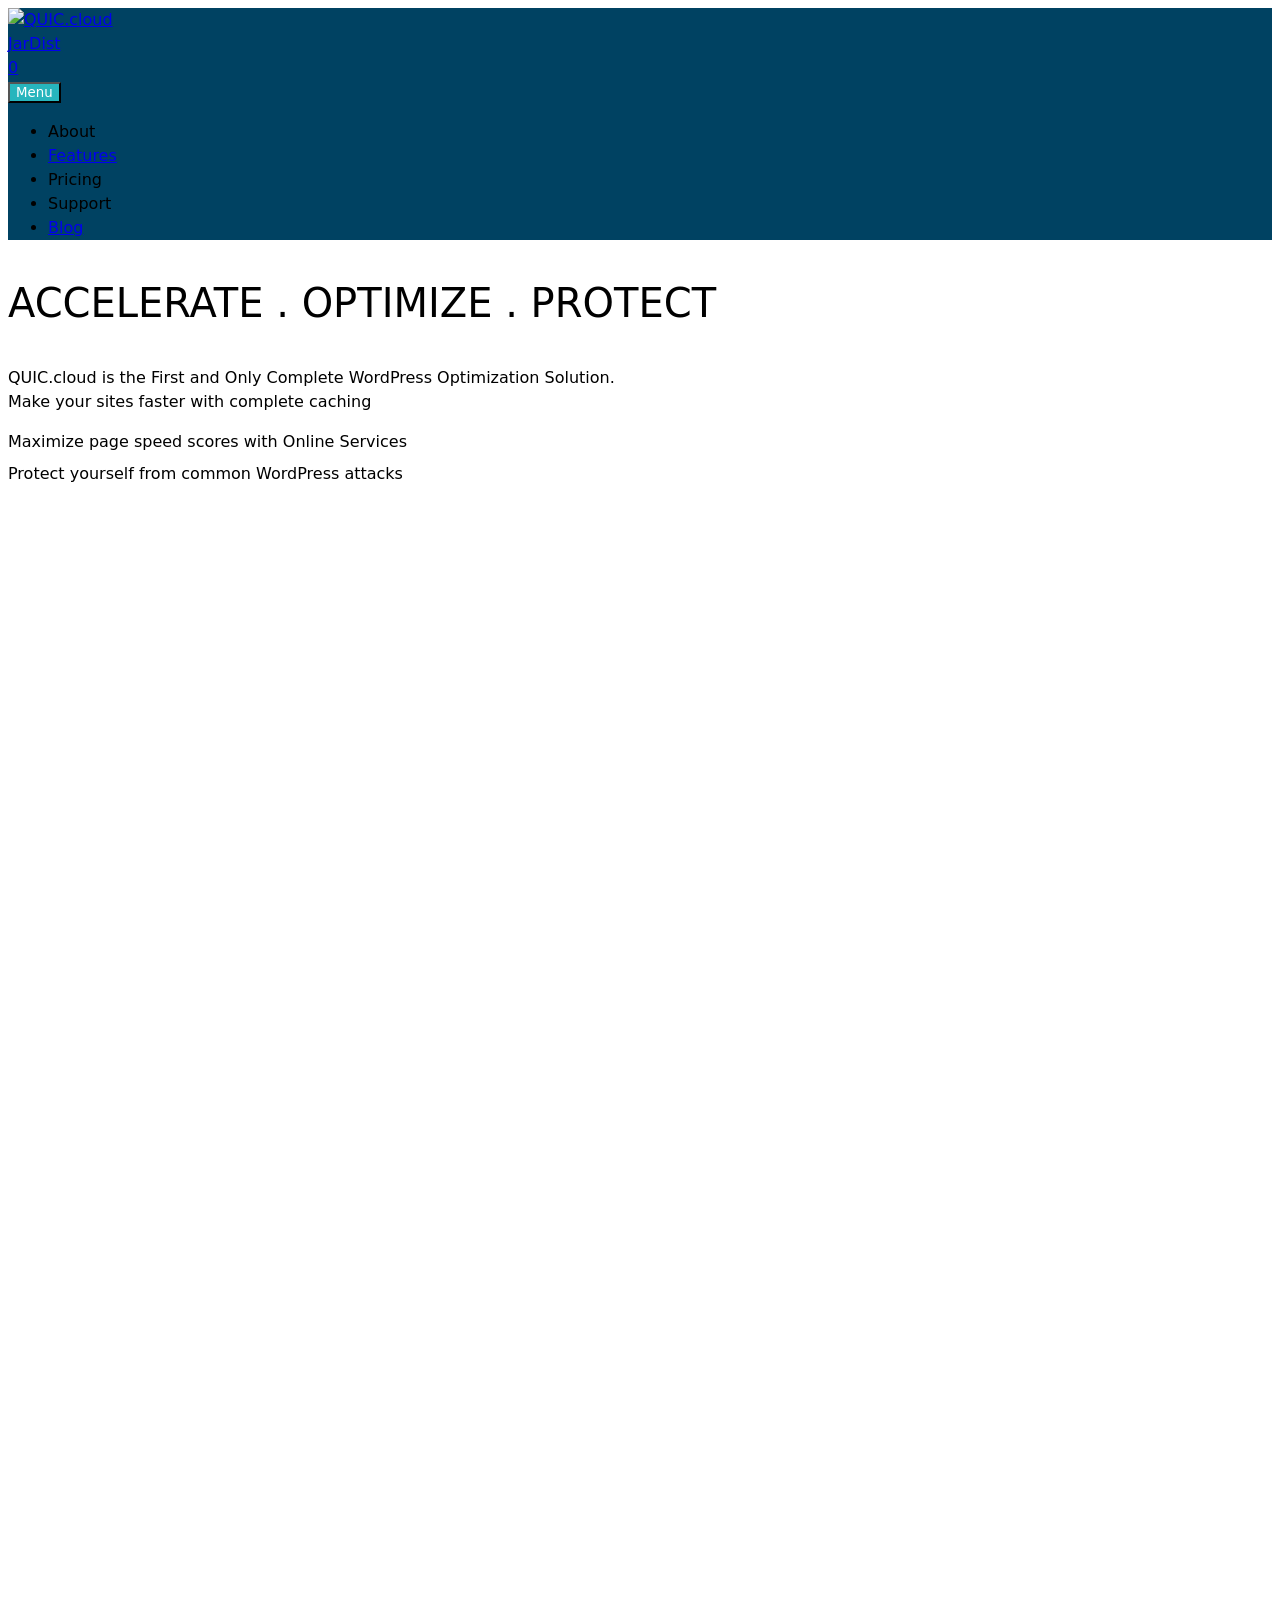
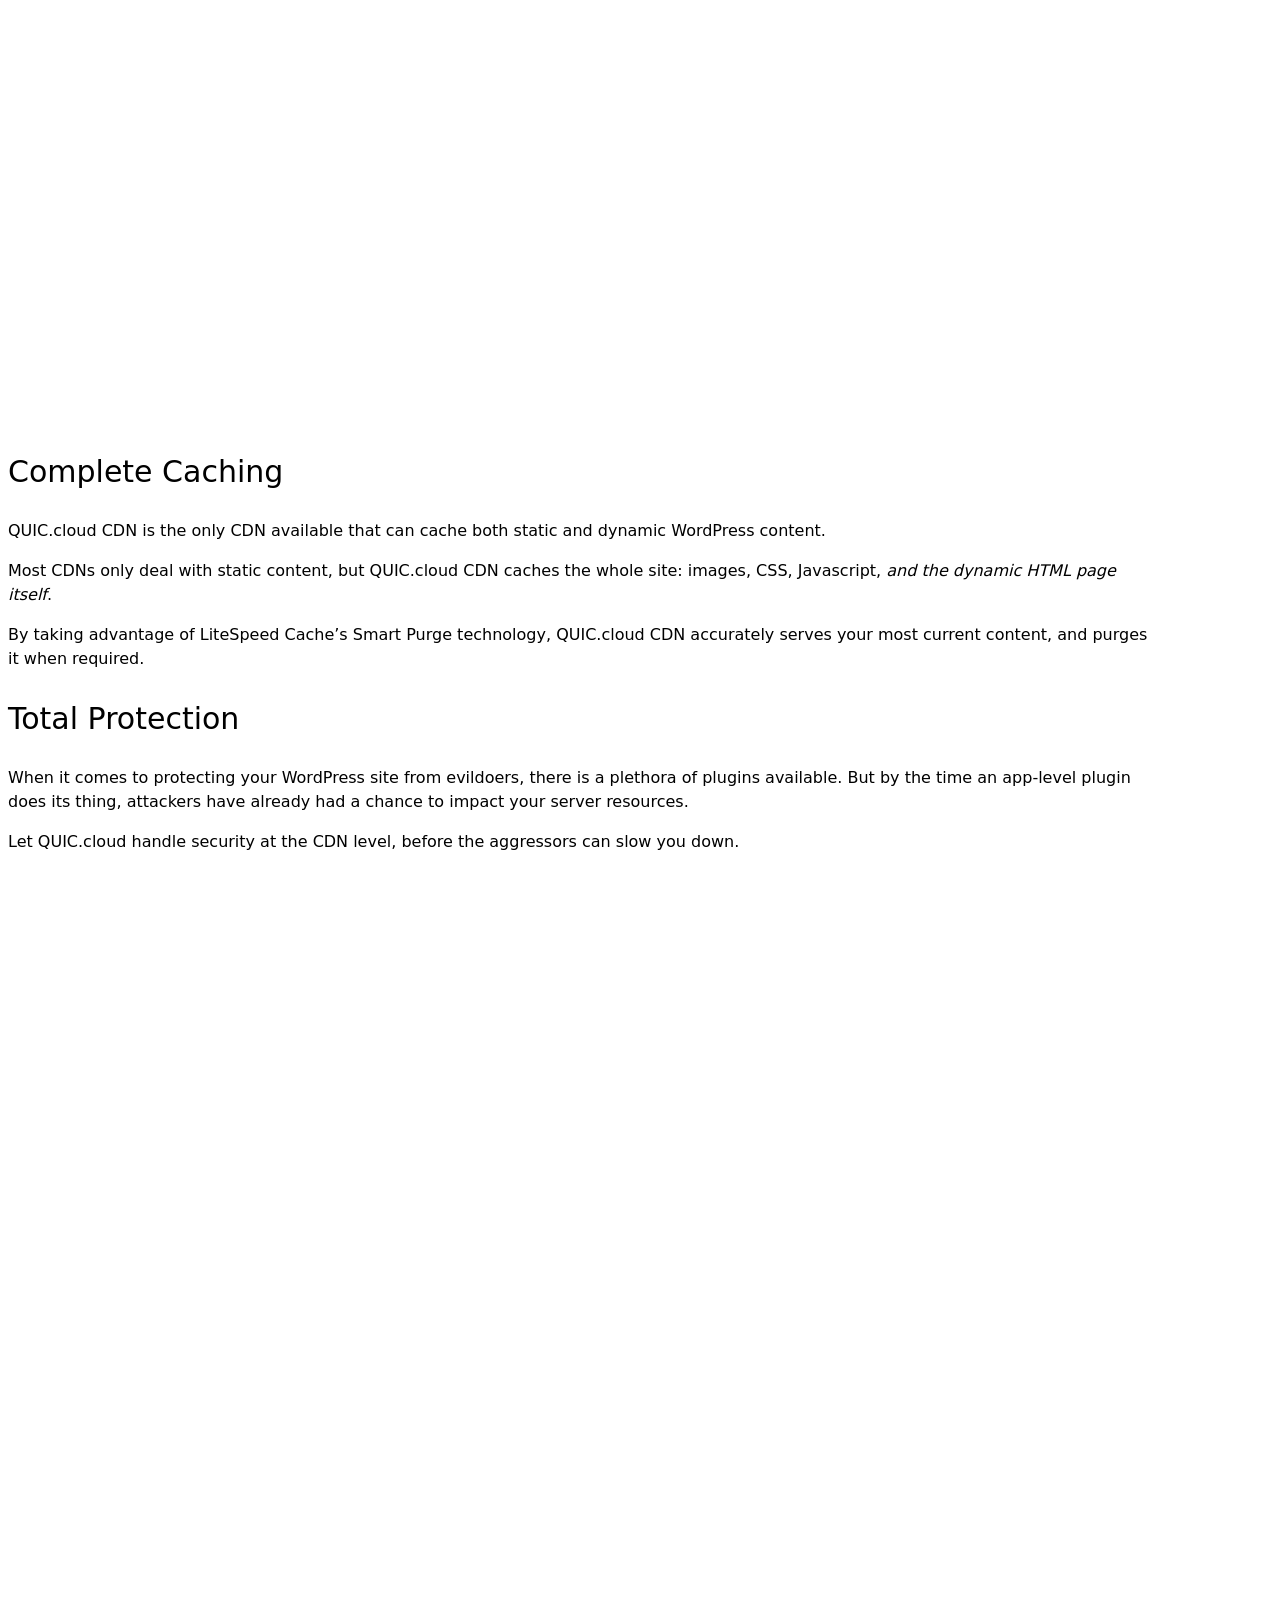
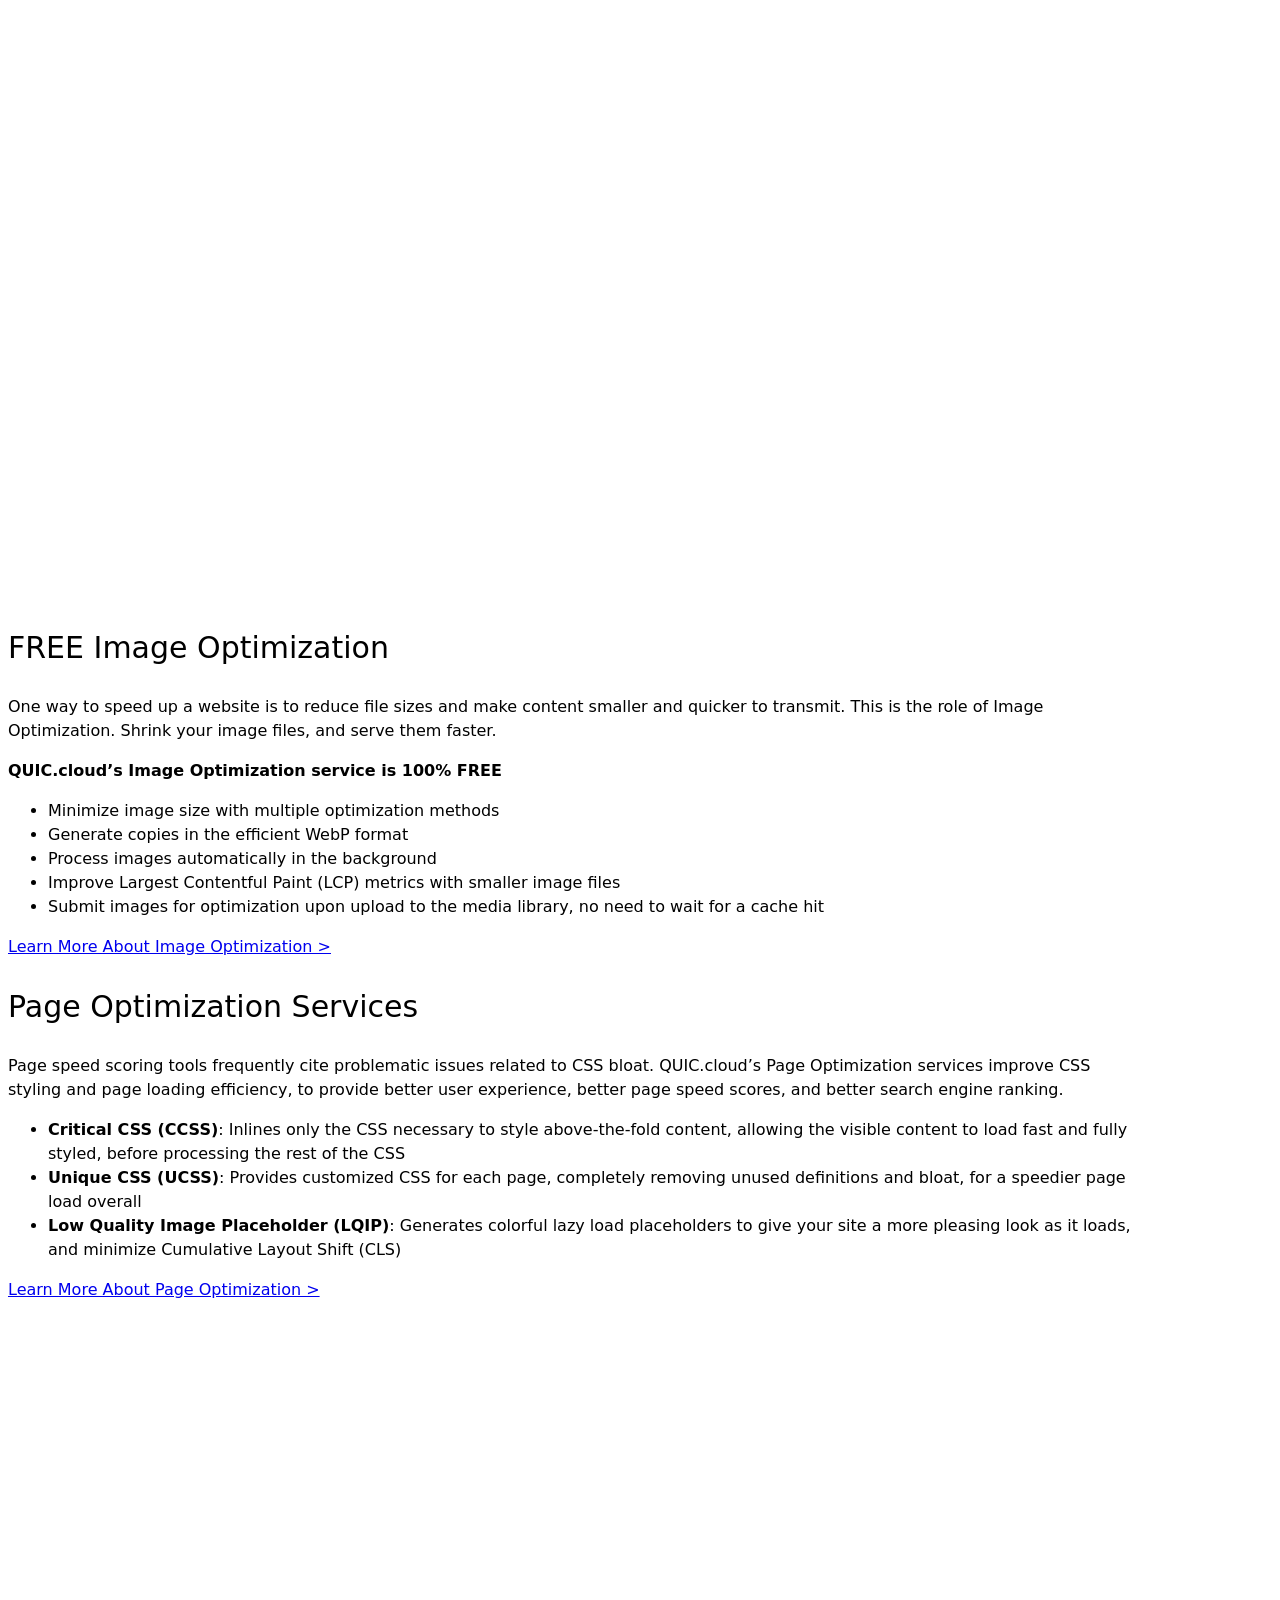
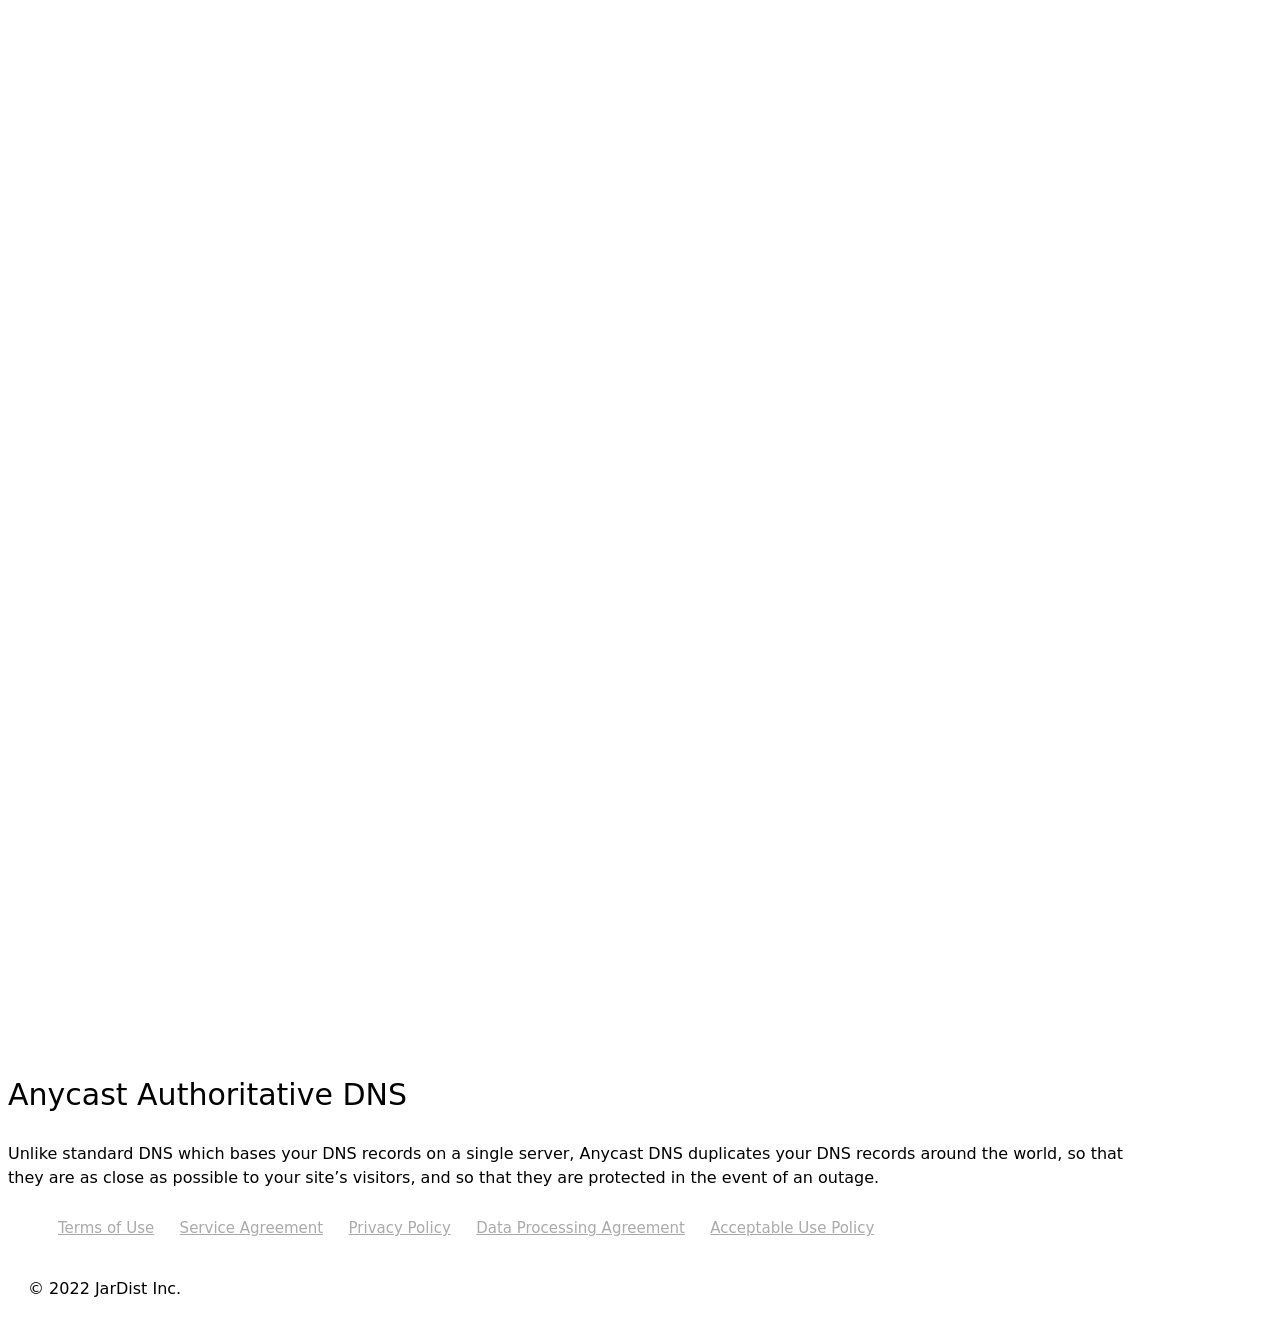
==== commit 53abb4cd: "Update index.html" ====
--- a/index.html
+++ b/index.html
@@ -360,54 +360,50 @@
 		</div>
 								</div>
 					</div>
-		</section>
-				<section class="elementor-section elementor-top-section elementor-element elementor-element-612b20a2 quic-section-ratio-custom elementor-section-boxed elementor-section-height-default elementor-section-height-default" data-id="612b20a2" data-element_type="section" data-settings="{&quot;background_background&quot;:&quot;classic&quot;}">
-						<div class="elementor-container elementor-column-gap-wider">
-							<div class="elementor-row">
-					<div class="elementor-column elementor-col-50 elementor-top-column elementor-element elementor-element-61915ef4" data-id="61915ef4" data-element_type="column" data-settings="{&quot;background_background&quot;:&quot;classic&quot;}">
-			<div class="elementor-column-wrap elementor-element-populated">
-							<div class="elementor-widget-wrap">
-						<div class="elementor-element elementor-element-3fef88eb elementor-widget elementor-widget-image" data-id="3fef88eb" data-element_type="widget" data-widget_type="image.default">
-				<div class="elementor-widget-container">
-								<div class="elementor-image">
-												<img width="500" height="500" src="https://quic.cloud/wp-content/uploads/2021/12/quic-icon-500x500-1.png" class="attachment-large size-large" alt="" loading="lazy" srcset="https://quic.cloud/wp-content/uploads/2021/12/quic-icon-500x500-1.png 500w, https://quic.cloud/wp-content/uploads/2021/12/quic-icon-500x500-1-300x300.png 300w, https://quic.cloud/wp-content/uploads/2021/12/quic-icon-500x500-1-150x150.png 150w, https://quic.cloud/wp-content/uploads/2021/12/quic-icon-500x500-1-100x100.png 100w" sizes="(max-width: 500px) 100vw, 500px" />														</div>
-						</div>
-				</div>
-						</div>
-					</div>
-		</div>
-				<div class="elementor-column elementor-col-50 elementor-top-column elementor-element elementor-element-79eda55d" data-id="79eda55d" data-element_type="column">
-			<div class="elementor-column-wrap elementor-element-populated">
-							<div class="elementor-widget-wrap">
-						<div class="elementor-element elementor-element-c0196df elementor-widget elementor-widget-heading" data-id="c0196df" data-element_type="widget" data-widget_type="heading.default">
-				<div class="elementor-widget-container">
-			<h2 class="elementor-heading-title elementor-size-default">Anycast Authoritative DNS</h2>		</div>
-				</div>
-				<div class="elementor-element elementor-element-57d7ead3 elementor-widget elementor-widget-text-editor" data-id="57d7ead3" data-element_type="widget" data-widget_type="text-editor.default">
-				<div class="elementor-widget-container">
-								<div class="elementor-text-editor elementor-clearfix">
-				Unlike standard DNS which bases your DNS records on a single server, Anycast DNS duplicates your DNS records around the world, so that they are as close as possible to your site&#8217;s visitors, and so that they are protected in the event of an outage.					</div>
-						</div>
-				</div>
-				<div class="elementor-element elementor-element-1f641dc9 elementor-widget elementor-widget-text-editor" data-id="1f641dc9" data-element_type="widget" data-widget_type="text-editor.default">
-				<div class="elementor-widget-container">
-								<div class="elementor-text-editor elementor-clearfix">
-				<ul><li>100% FREE Authoritative DNS service.</li><li>Global coverage with Anycast technology.</li><li>Better alternative to CNAME records and their limitations.</li><li>Superior geographic routing results when used together with CDN service.</li></ul>					</div>
-						</div>
-				</div>
-				<div class="elementor-element elementor-element-9f37f36 elementor-widget elementor-widget-text-editor" data-id="9f37f36" data-element_type="widget" data-widget_type="text-editor.default">
-				<div class="elementor-widget-container">
-								<div class="elementor-text-editor elementor-clearfix">
-				<a href="/quic-cloud-services-and-features/dns-service" rel="nofollow">Learn More About DNS Service &gt; </a>					</div>
-						</div>
-				</div>
-						</div>
-					</div>
-		</div>
-								</div>
-					</div>
-		</section>
-								
+</section>
+
+<section class="elementor-section elementor-top-section elementor-element elementor-element-612b20a2 quic-section-ratio-custom elementor-section-boxed elementor-section-height-default elementor-section-height-default" data-id="612b20a2" data-element_type="section" data-settings="{&quot;background_background&quot;:&quot;classic&quot;}">
+<div class="elementor-container elementor-column-gap-wider">
+<div class="elementor-row">
+			
+<div class="elementor-column elementor-col-50 elementor-top-column elementor-element elementor-element-61915ef4" data-id="61915ef4" data-element_type="column" data-settings="{&quot;background_background&quot;:&quot;classic&quot;}">
+<div class="elementor-column-wrap elementor-element-populated">
+<div class="elementor-widget-wrap">
+<div class="elementor-element elementor-element-3fef88eb elementor-widget elementor-widget-image" data-id="3fef88eb" data-element_type="widget" data-widget_type="image.default">
+<div class="elementor-widget-container">
+<div class="elementor-image">
+<img width="500" height="500" src="https://quic.cloud/wp-content/uploads/2021/12/quic-icon-500x500-1.png" class="attachment-large size-large" alt="" loading="lazy" srcset="https://quic.cloud/wp-content/uploads/2021/12/quic-icon-500x500-1.png 500w, https://quic.cloud/wp-content/uploads/2021/12/quic-icon-500x500-1-300x300.png 300w, https://quic.cloud/wp-content/uploads/2021/12/quic-icon-500x500-1-150x150.png 150w, https://quic.cloud/wp-content/uploads/2021/12/quic-icon-500x500-1-100x100.png 100w" sizes="(max-width: 500px) 100vw, 500px" />
+</div>
+</div>
+</div>
+</div>
+</div>
+</div>
+			  
+<div class="elementor-column elementor-col-50 elementor-top-column elementor-element elementor-element-79eda55d" data-id="79eda55d" data-element_type="column">
+<div class="elementor-column-wrap elementor-element-populated">
+<div class="elementor-widget-wrap">
+				  
+<div class="elementor-element elementor-element-c0196df elementor-widget elementor-widget-heading" data-id="c0196df" data-element_type="widget" data-widget_type="heading.default">
+<div class="elementor-widget-container">
+<h2 class="elementor-heading-title elementor-size-default">Anycast Authoritative DNS</h2>
+</div>
+</div>
+					
+<div class="elementor-element elementor-element-57d7ead3 elementor-widget elementor-widget-text-editor" data-id="57d7ead3" data-element_type="widget" data-widget_type="text-editor.default">
+<div class="elementor-widget-container">
+<div class="elementor-text-editor elementor-clearfix">Unlike standard DNS which bases your DNS records on a single server, Anycast DNS duplicates your DNS records around the world, so that they are as close as possible to your site&#8217;s visitors, and so that they are protected in the event of an outage. </div>
+</div>
+</div>
+
+</div>
+</div>
+</div>
+			  
+</div>
+</div>
+</section>
+							
 <section class="elementor-section elementor-top-section elementor-element elementor-element-60d00ad5 quic-section-cta elementor-section-content-middle elementor-section-full_width elementor-section-height-default elementor-section-height-default" data-id="60d00ad5" data-element_type="section">
 <!--ningkene-->
 </section>
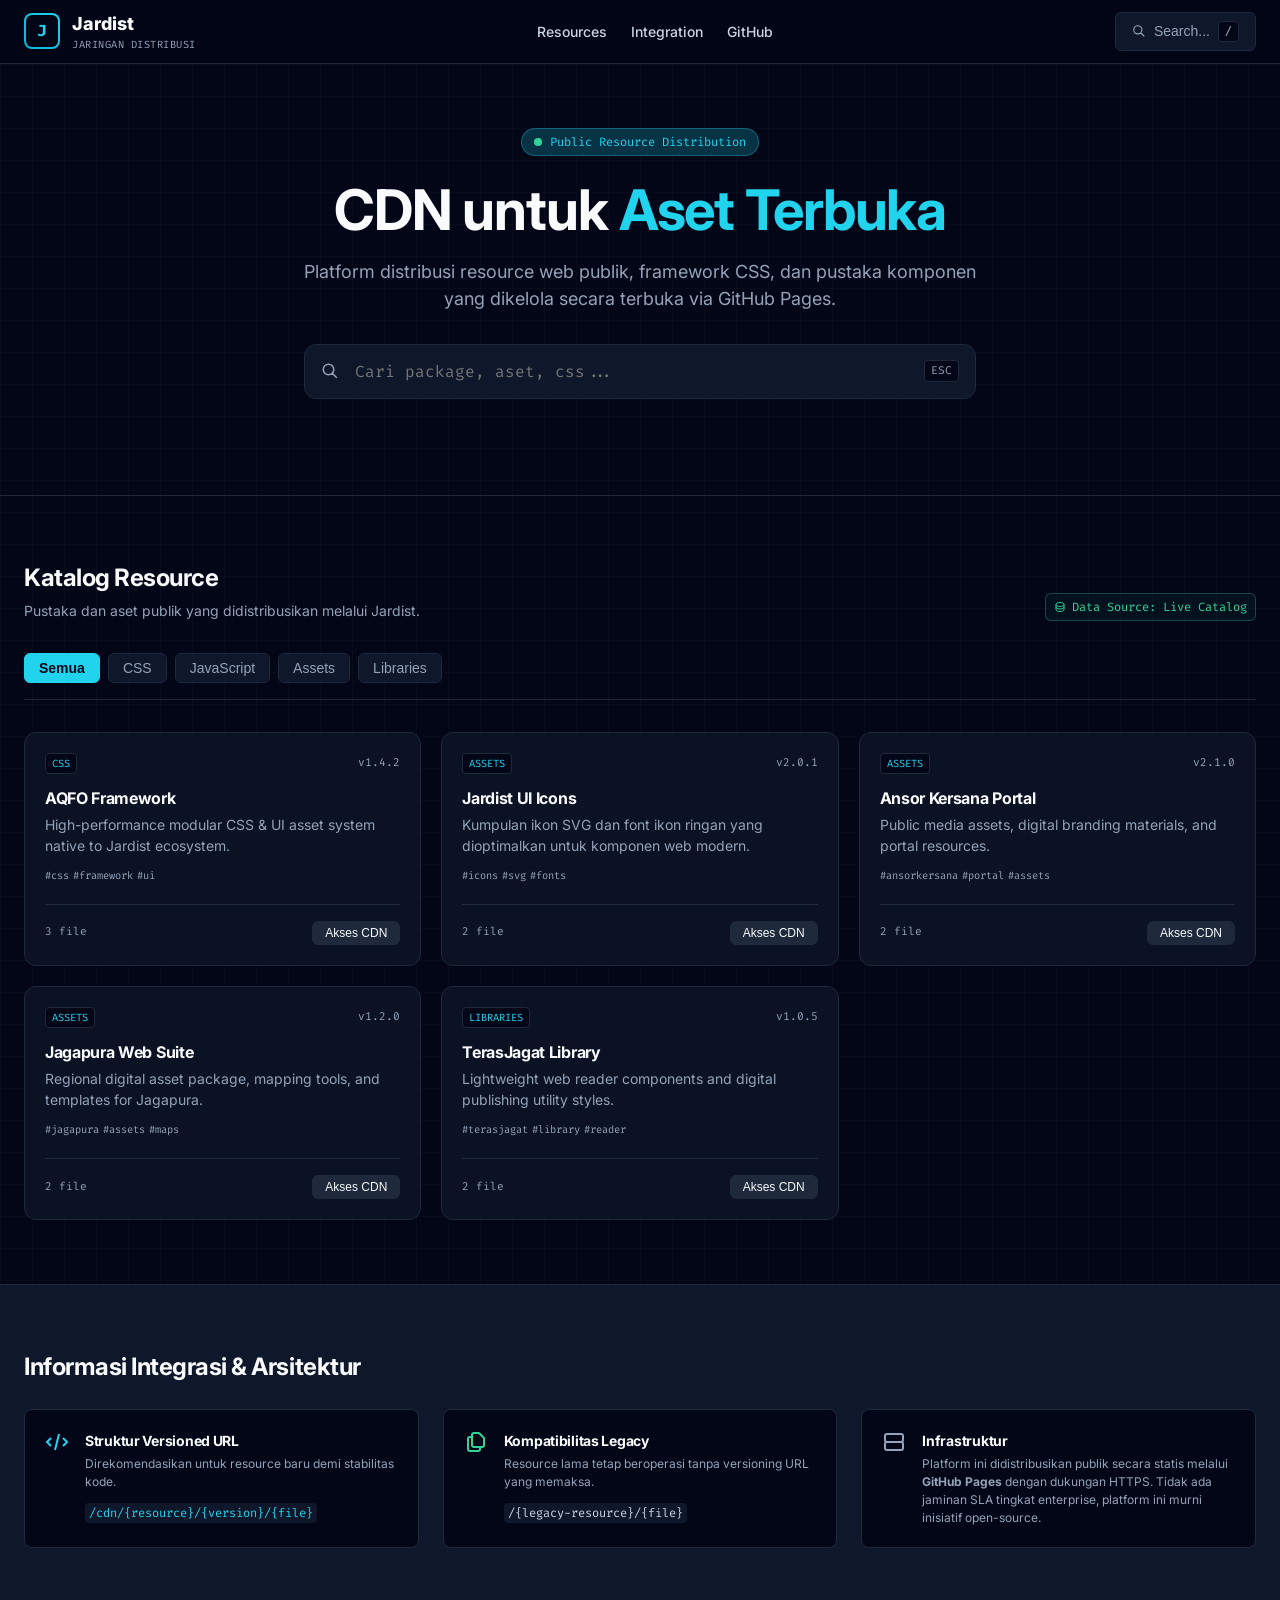
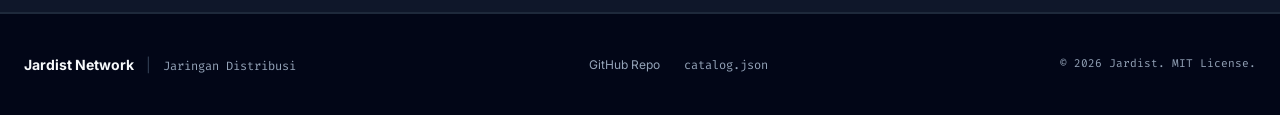
==== commit 9caad700: "Update index.html" ====
--- a/index.html
+++ b/index.html
@@ -1,467 +1,891 @@
 <!DOCTYPE html>
 <html lang="id">
 <head>
-<meta charset="UTF-8">
-<title>Jardist | Jaringan Distribusi - Free Content Delivery Network</title>
-<meta name="description" content="Free Content Delivery Network For Your Website." />
-<link rel="canonical" href="https://jardist.github.io/" />
-<meta name="viewport" content="width=device-width, initial-scale=1"/>
-
-<link rel="icon" href="https://quic.cloud/wp-content/uploads/2019/09/cropped-quic-cloud-logo-512x512-32x32.png" sizes="32x32" />
-<link rel="icon" href="https://quic.cloud/wp-content/uploads/2019/09/cropped-quic-cloud-logo-512x512-192x192.png" sizes="192x192" />
-<link rel="apple-touch-icon" href="https://quic.cloud/wp-content/uploads/2019/09/cropped-quic-cloud-logo-512x512-180x180.png" />
-<meta name="msapplication-TileImage" content="https://quic.cloud/wp-content/uploads/2019/09/cropped-quic-cloud-logo-512x512-270x270.png" />
-
-<link rel=stylesheet id=cnss_font_awesome_css-css href="https://quic.cloud/wp-content/plugins/easy-social-icons/css/font-awesome/css/all.min.css?ver=5.7.2" media=all><link rel=stylesheet id=cnss_font_awesome_v4_shims-css href="https://quic.cloud/wp-content/plugins/easy-social-icons/css/font-awesome/css/v4-shims.min.css?ver=5.7.2" media=all><link rel=stylesheet id=cnss_css-css href="https://quic.cloud/wp-content/plugins/easy-social-icons/css/cnss.css?ver=1.0" media=all><link rel=stylesheet id=wp-block-library-css href="https://quic.cloud/wp-includes/css/dist/block-library/style.min.css?ver=5.8.3" media=all><link rel=stylesheet id=mediaelement-css href="https://quic.cloud/wp-includes/js/mediaelement/mediaelementplayer-legacy.min.css?ver=4.2.16" media=all><link rel=stylesheet id=wp-mediaelement-css href="https://quic.cloud/wp-includes/js/mediaelement/wp-mediaelement.min.css?ver=5.8.3" media=all><link rel=stylesheet id=wc-blocks-vendors-style-css href="https://quic.cloud/wp-content/plugins/woocommerce/packages/woocommerce-blocks/build/wc-blocks-vendors-style.css?ver=6.5.1" media=all><link rel=stylesheet id=wc-blocks-style-css href="https://quic.cloud/wp-content/plugins/woocommerce/packages/woocommerce-blocks/build/wc-blocks-style.css?ver=6.5.1" media=all><link rel=stylesheet id=aio-faq-css href="https://quic.cloud/wp-content/plugins/aio-faq/public/css/aio-faq-public.min.css?ver=1.0.0" media=all><link rel=stylesheet id=chained-css-css href="https://quic.cloud/wp-content/plugins/chained-quiz/css/main.css?ver=5.8.3" media=all><link rel=stylesheet id=woocommerce-layout-css href="https://quic.cloud/wp-content/plugins/woocommerce/assets/css/woocommerce-layout.css?ver=6.1.0" media=all><link rel=stylesheet id=woocommerce-smallscreen-css href="https://quic.cloud/wp-content/plugins/woocommerce/assets/css/woocommerce-smallscreen.css?ver=6.1.0" media="only screen and (max-width:768px)"><link rel=stylesheet id=woocommerce-general-css href="https://quic.cloud/wp-content/plugins/woocommerce/assets/css/woocommerce.css?ver=6.1.0" media=all><link rel=stylesheet id=wpmf-singleimage-popup-style-css href="https://quic.cloud/wp-content/plugins/wp-media-folder/assets/css/display-gallery/magnific-popup.css?ver=0.9.9" media=all><link rel=stylesheet id=generate-style-css href="https://quic.cloud/wp-content/themes/generatepress/assets/css/all.min.css?ver=3.0.3" media=all><link rel=stylesheet id=generate-font-icons-css href="https://quic.cloud/wp-content/themes/generatepress/assets/css/components/font-icons.min.css?ver=3.0.3" media=all><link rel=stylesheet id=generate-child-css href="https://quic.cloud/wp-content/themes/quiccloud/style.css?ver=1570126868" media=all><link rel=stylesheet id=cookie-notice-front-css href="https://quic.cloud/wp-content/plugins/cookie-notice/includes/../css/front.min.css?ver=5.8.3" media=all><link rel=stylesheet id=sv-wc-payment-gateway-payment-form-v5_10_7-css href="https://quic.cloud/wp-content/plugins/woocommerce-gateway-paypal-powered-by-braintree/vendor/skyverge/wc-plugin-framework/woocommerce/payment-gateway/assets/css/frontend/sv-wc-payment-gateway-payment-form.min.css?ver=5.10.7" media=all><link rel=stylesheet id=elementor-icons-css href="https://quic.cloud/wp-content/plugins/elementor/assets/lib/eicons/css/elementor-icons.min.css?ver=5.13.0" media=all><link rel=stylesheet id=elementor-frontend-legacy-css href="https://quic.cloud/wp-content/plugins/elementor/assets/css/frontend-legacy.min.css?ver=3.4.7" media=all><link rel=stylesheet id=elementor-frontend-css href="https://quic.cloud/wp-content/plugins/elementor/assets/css/frontend.min.css?ver=3.4.7" media=all><link rel=stylesheet id=elementor-post-1241-css href="https://quic.cloud/wp-content/uploads/elementor/css/post-1241.css?ver=1642063895" media=all><link rel=stylesheet id=elementor-pro-css href="https://quic.cloud/wp-content/plugins/elementor-pro/assets/css/frontend.min.css?ver=3.5.2" media=all><link rel=stylesheet id=elementor-post-12-css href="https://quic.cloud/wp-content/uploads/elementor/css/post-12.css?ver=1642063895" media=all><link rel=stylesheet id=generate-sticky-css href="https://quic.cloud/wp-content/plugins/gp-premium/menu-plus/functions/css/sticky.min.css?ver=2.1.1" media=all><link rel=stylesheet id=generate-navigation-branding-css href="https://quic.cloud/wp-content/plugins/gp-premium/menu-plus/functions/css/navigation-branding.min.css?ver=2.1.1" media=all><link rel=stylesheet id=generate-woocommerce-css href="https://quic.cloud/wp-content/plugins/gp-premium/woocommerce/functions/css/woocommerce.min.css?ver=2.1.1" media=all><link rel=stylesheet id=generate-woocommerce-mobile-css href="https://quic.cloud/wp-content/plugins/gp-premium/woocommerce/functions/css/woocommerce-mobile.min.css?ver=2.1.1" media=(max-width:768px)><link rel=stylesheet id=gp-premium-icons-css href="https://quic.cloud/wp-content/plugins/gp-premium/general/icons/icons.min.css?ver=2.1.1" media=all><link rel=stylesheet id=qc-style-css href="https://quic.cloud/wp-content/themes/quiccloud/assets/css/screen.min.css?ver=1.0.8" media=all><link rel=stylesheet id=qc-icons-css href="https://quic.cloud/wp-content/themes/quiccloud/assets/feathericons/style.css?ver=1.1" media=all><link rel=stylesheet id=qc-jvectormap-style-css href="https://quic.cloud/wp-content/themes/quiccloud/assets/css/jquery-jvectormap-2.0.3.css?ver=1.0" media=all><link rel=stylesheet id=google-fonts-1-css href="https://fonts.googleapis.com/css?family=Roboto%3A100%2C100italic%2C200%2C200italic%2C300%2C300italic%2C400%2C400italic%2C500%2C500italic%2C600%2C600italic%2C700%2C700italic%2C800%2C800italic%2C900%2C900italic%7CRoboto+Slab%3A100%2C100italic%2C200%2C200italic%2C300%2C300italic%2C400%2C400italic%2C500%2C500italic%2C600%2C600italic%2C700%2C700italic%2C800%2C800italic%2C900%2C900italic&display=auto&ver=5.8.3" media=all><link rel=stylesheet id=jetpack_css-css href="https://quic.cloud/wp-content/plugins/jetpack/css/jetpack.css?ver=10.5" media=all><link rel='stylesheet' id='e-animations-css'  href='https://quic.cloud/wp-content/plugins/elementor/assets/lib/animations/animations.min.css?ver=3.4.7' media='all' /><link rel='stylesheet' id='photoswipe-css'  href='https://quic.cloud/wp-content/plugins/woocommerce/assets/css/photoswipe/photoswipe.min.css?ver=6.1.0' media='all' /><link rel='stylesheet' id='photoswipe-default-skin-css'  href='https://quic.cloud/wp-content/plugins/woocommerce/assets/css/photoswipe/default-skin/default-skin.min.css?ver=6.1.0' media='all' />
-	
-<style>
-.has-text-align-justify{text-align:justify}.infinite-scroll .woocommerce-pagination{display:none}.woocommerce form .form-row .required{visibility:visible}body .grid-container{max-width:1140px}.wp-block-group__inner-container{max-width:1140px;margin-left:auto;margin-right:auto}.generate-back-to-top{font-size:20px;border-radius:3px;position:fixed;bottom:30px;right:30px;line-height:40px;width:40px;text-align:center;z-index:10;transition:opacity 300ms ease-in-out}body,button,input,select,textarea{font-family:-apple-system,system-ui,BlinkMacSystemFont,"Segoe UI",Helvetica,Arial,sans-serif,"Apple Color Emoji","Segoe UI Emoji","Segoe UI Symbol"}body{line-height:1.5}.entry-content > [class*="wp-block-"]:not(:last-child){margin-bottom:1.5em}.main-title{font-size:45px}.main-navigation .main-nav ul ul li a{font-size:14px}.sidebar .widget,.footer-widgets .widget{font-size:17px}h1{font-weight:300;font-size:40px}h2{font-weight:300;font-size:30px}h3{font-size:20px}h4{font-size:inherit}h5{font-size:inherit}@media (max-width:768px){.main-title{font-size:30px}h1{font-size:30px}h2{font-size:25px}}.top-bar{background-color:#636363;color:#ffffff}.top-bar a{color:#ffffff}.top-bar a:hover{color:#303030}.site-header{background-color:#ffffff;color:#3a3a3a}.site-header a{color:#3a3a3a}.site-description{color:#757575}.main-navigation,.main-navigation ul ul{background-color:#004262}.main-navigation .main-nav ul li[class*="current-menu-"] > a{color:#ffffff}.main-navigation .main-nav ul li[class*="current-menu-"] > a:hover,.main-navigation .main-nav ul li[class*="current-menu-"].sfHover > a{color:#ffffff}.main-navigation ul ul{background-color:#003956}.main-navigation .main-nav ul ul li a{color:#ffffff}.main-navigation .main-nav ul ul li:hover > a,.main-navigation .main-nav ul ul li:focus > a,.main-navigation .main-nav ul ul li.sfHover > a{color:#ffffff;background-color:#4f4f4f}.main-navigation .main-nav ul ul li[class*="current-menu-"] > a{color:#ffffff;background-color:#4f4f4f}.main-navigation .main-nav ul ul li[class*="current-menu-"] > a:hover,.main-navigation .main-nav ul ul li[class*="current-menu-"].sfHover > a{color:#ffffff;background-color:#4f4f4f}.entry-meta{color:#595959}.entry-meta a{color:#595959}.entry-meta a:hover{color:#1e73be}.sidebar .widget{background-color:#ffffff}.sidebar .widget .widget-title{color:#000000}input[type="text"],input[type="email"],input[type="url"],input[type="password"],input[type="search"],input[type="tel"],input[type="number"],textarea,select{color:#666666;background-color:#fafafa;border-color:#cccccc}input[type="text"]:focus,input[type="email"]:focus,input[type="url"]:focus,input[type="password"]:focus,input[type="search"]:focus,input[type="tel"]:focus,input[type="number"]:focus,textarea:focus,select:focus{color:#666666;background-color:#ffffff;border-color:#bfbfbf}button,html input[type="button"],input[type="reset"],input[type="submit"],a.button,a.wp-block-button__link:not(.has-background){color:#ffffff;background-color:#27b5bd}button:hover,html input[type="button"]:hover,input[type="reset"]:hover,input[type="submit"]:hover,a.button:hover,button:focus,html input[type="button"]:focus,input[type="reset"]:focus,input[type="submit"]:focus,a.button:focus,a.wp-block-button__link:not(.has-background):active,a.wp-block-button__link:not(.has-background):focus,a.wp-block-button__link:not(.has-background):hover{color:#ffffff;background-color:#1e8d93}a.generate-back-to-top{background-color:rgba( 0,0,0,0.4 );color:#ffffff}a.generate-back-to-top:hover,a.generate-back-to-top:focus{background-color:rgba( 0,0,0,0.6 );color:#ffffff}@media (max-width: 740px){.main-navigation .menu-bar-item:hover > a,.main-navigation .menu-bar-item.sfHover > a{background:none}}.inside-top-bar{padding:10px}.inside-header{padding:40px}.entry-content .alignwide,body:not(.no-sidebar) .entry-content .alignfull{margin-left:-40px;width:calc(100% + 80px);max-width:calc(100% + 80px)}.rtl .menu-item-has-children .dropdown-menu-toggle{padding-left:20px}.rtl .main-navigation .main-nav ul li.menu-item-has-children > a{padding-right:20px}.site-info{padding:20px}@media (max-width:768px){.separate-containers .inside-article,.separate-containers .comments-area,.separate-containers .page-header,.separate-containers .paging-navigation,.one-container .site-content,.inside-page-header,.wp-block-group__inner-container{padding:30px}.site-info{padding-right:10px;padding-left:10px}.entry-content .alignwide,body:not(.no-sidebar) .entry-content .alignfull{margin-left:-30px;width:calc(100% + 60px);max-width:calc(100% + 60px)}}/* End cached CSS */@media (max-width: 740px){.main-navigation .menu-toggle,.main-navigation .mobile-bar-items,.sidebar-nav-mobile:not(#sticky-placeholder){display:block}.main-navigation ul,.gen-sidebar-nav{display:none}[class*="nav-float-"] .site-header .inside-header > *{float:none;clear:both}}.dynamic-author-image-rounded{border-radius:100%}.dynamic-featured-image,.dynamic-author-image{vertical-align:middle}.one-container.blog .dynamic-content-template:not(:last-child),.one-container.archive .dynamic-content-template:not(:last-child){padding-bottom:0px}.dynamic-entry-excerpt > p:last-child{margin-bottom:0px}.main-navigation .main-nav ul li a,.menu-toggle,.main-navigation .mobile-bar-items a{transition:line-height 300ms ease}.main-navigation.toggled .main-nav > ul{background-color:#004262}@font-face{font-family:eicons;src:url(https://quic.cloud/wp-content/plugins/elementor/assets/lib/eicons/fonts/eicons.eot?5.10.0);src:url(https://quic.cloud/wp-content/plugins/elementor/assets/lib/eicons/fonts/eicons.eot?5.10.0#iefix) format("embedded-opentype"),url(https://quic.cloud/wp-content/plugins/elementor/assets/lib/eicons/fonts/eicons.woff2?5.10.0) format("woff2"),url(https://quic.cloud/wp-content/plugins/elementor/assets/lib/eicons/fonts/eicons.woff?5.10.0) format("woff"),url(https://quic.cloud/wp-content/plugins/elementor/assets/lib/eicons/fonts/eicons.ttf?5.10.0) format("truetype"),url(https://quic.cloud/wp-content/plugins/elementor/assets/lib/eicons/fonts/eicons.svg?5.10.0#eicon) format("svg");font-weight:400;font-style:normal}.navigation-branding .main-title{font-size:25px;font-weight:bold}.navigation-branding img,.site-logo.mobile-header-logo img{height:60px;width:auto}.navigation-branding .main-title{line-height:60px}@media (max-width: 1150px){#site-navigation .navigation-branding,#sticky-navigation .navigation-branding{margin-left:10px}}@media (max-width: 740px){.main-navigation:not(.slideout-navigation) .main-nav{-ms-flex:0 0 100%;flex:0 0 100%}.main-navigation:not(.slideout-navigation) .inside-navigation{-ms-flex-wrap:wrap;flex-wrap:wrap;display:-webkit-box;display:-ms-flexbox;display:flex}.nav-aligned-center .navigation-branding,.nav-aligned-left .navigation-branding{margin-right:auto}.nav-aligned-center  .main-navigation.has-branding:not(.slideout-navigation) .inside-navigation .main-nav,.nav-aligned-center  .main-navigation.has-sticky-branding.navigation-stick .inside-navigation .main-nav,.nav-aligned-left  .main-navigation.has-branding:not(.slideout-navigation) .inside-navigation .main-nav,.nav-aligned-left  .main-navigation.has-sticky-branding.navigation-stick .inside-navigation .main-nav{margin-right:0px}}.woocommerce ul.products li.product .woocommerce-LoopProduct-link h2,.woocommerce ul.products li.product .woocommerce-loop-category__title{font-weight:normal;text-transform:none;font-size:20px}.woocommerce .up-sells ul.products li.product .woocommerce-LoopProduct-link h2,.woocommerce .cross-sells ul.products li.product .woocommerce-LoopProduct-link h2,.woocommerce .related ul.products li.product .woocommerce-LoopProduct-link h2{font-size:20px}.woocommerce #respond input#submit,.woocommerce a.button,.woocommerce button.button,.woocommerce input.button{color:#ffffff;background-color:#27b5bd;font-weight:normal;text-transform:none}.woocommerce #respond input#submit:hover,.woocommerce a.button:hover,.woocommerce button.button:hover,.woocommerce input.button:hover{color:#ffffff;background-color:#1e8d93}.woocommerce #respond input#submit.alt,.woocommerce a.button.alt,.woocommerce button.button.alt,.woocommerce input.button.alt,.woocommerce #respond input#submit.alt.disabled,.woocommerce #respond input#submit.alt.disabled:hover,.woocommerce #respond input#submit.alt:disabled,.woocommerce #respond input#submit.alt:disabled:hover,.woocommerce #respond input#submit.alt:disabled[disabled],.woocommerce #respond input#submit.alt:disabled[disabled]:hover,.woocommerce a.button.alt.disabled,.woocommerce a.button.alt.disabled:hover,.woocommerce a.button.alt:disabled,.woocommerce a.button.alt:disabled:hover,.woocommerce a.button.alt:disabled[disabled],.woocommerce a.button.alt:disabled[disabled]:hover,.woocommerce button.button.alt.disabled,.woocommerce button.button.alt.disabled:hover,.woocommerce button.button.alt:disabled,.woocommerce button.button.alt:disabled:hover,.woocommerce button.button.alt:disabled[disabled],.woocommerce button.button.alt:disabled[disabled]:hover,.woocommerce input.button.alt.disabled,.woocommerce input.button.alt.disabled:hover,.woocommerce input.button.alt:disabled,.woocommerce input.button.alt:disabled:hover,.woocommerce input.button.alt:disabled[disabled],.woocommerce input.button.alt:disabled[disabled]:hover{color:#ffffff;background-color:#27b5bd}.woocommerce #respond input#submit.alt:hover,.woocommerce a.button.alt:hover,.woocommerce button.button.alt:hover,.woocommerce input.button.alt:hover{color:#ffffff;background-color:#1e8d93}.woocommerce .star-rating span:before,.woocommerce p.stars:hover a::before{color:#ffa200}.woocommerce span.onsale{background-color:#222222;color:#ffffff}.woocommerce ul.products li.product .price,.woocommerce div.product p.price{color:#222222}.woocommerce div.product .woocommerce-tabs ul.tabs li a{color:#222222}.woocommerce div.product .woocommerce-tabs ul.tabs li a:hover,.woocommerce div.product .woocommerce-tabs ul.tabs li.active a{color:#1e73be}.woocommerce-message{background-color:#0b9444;color:#ffffff}div.woocommerce-message a.button,div.woocommerce-message a.button:focus,div.woocommerce-message a.button:hover,div.woocommerce-message a,div.woocommerce-message a:focus,div.woocommerce-message a:hover{color:#ffffff}.woocommerce-info{background-color:#1e73be;color:#ffffff}div.woocommerce-info a.button,div.woocommerce-info a.button:focus,div.woocommerce-info a.button:hover,div.woocommerce-info a,div.woocommerce-info a:focus,div.woocommerce-info a:hover{color:#ffffff}.woocommerce-error{background-color:#e8626d;color:#ffffff}div.woocommerce-error a.button,div.woocommerce-error a.button:focus,div.woocommerce-error a.button:hover,div.woocommerce-error a,div.woocommerce-error a:focus,div.woocommerce-error a:hover{color:#ffffff}#wc-mini-cart{background-color:#ffffff;color:#000000}#wc-mini-cart a:not(.button),#wc-mini-cart a.remove{color:#000000}#wc-mini-cart .button{color:#ffffff}#wc-mini-cart .button:hover,#wc-mini-cart .button:focus,#wc-mini-cart .button:active{color:#ffffff}.woocommerce #content div.product div.images,.woocommerce div.product div.images,.woocommerce-page #content div.product div.images,.woocommerce-page div.product div.images{width:35%}.add-to-cart-panel{background-color:#ffffff;color:#000000}.add-to-cart-panel a:not(.button){color:#000000}.woocommerce .widget_price_filter .price_slider_wrapper .ui-widget-content{background-color:#dddddd}.woocommerce .widget_price_filter .ui-slider .ui-slider-range,.woocommerce .widget_price_filter .ui-slider .ui-slider-handle{background-color:#666666}.wc-columns-container .products,.woocommerce .related ul.products,.woocommerce .up-sells ul.products{grid-gap:50px}@media (min-width: 769px) and (max-width: 1024px){.woocommerce .wc-columns-container.wc-tablet-columns-2 .products{-ms-grid-columns:(1fr)[2];grid-template-columns:repeat(2, 1fr)}.wc-related-upsell-tablet-columns-2 .related ul.products,.wc-related-upsell-tablet-columns-2 .up-sells ul.products{-ms-grid-columns:(1fr)[2];grid-template-columns:repeat(2, 1fr)}}@media (max-width:768px){.add-to-cart-panel .continue-shopping{background-color:#ffffff}.woocommerce #content div.product div.images,.woocommerce div.product div.images,.woocommerce-page #content div.product div.images,.woocommerce-page div.product div.images{width:100%}}@media (max-width: 740px){.mobile-bar-items + .menu-toggle{text-align:left}nav.toggled .main-nav li.wc-menu-item{display:none !important}body.nav-search-enabled .wc-menu-cart-activated:not(#mobile-header) .mobile-bar-items{float:right;position:relative}.nav-search-enabled .wc-menu-cart-activated:not(#mobile-header) .menu-toggle{float:left;width:auto}.mobile-bar-items.wc-mobile-cart-items{z-index:1}}ul.cnss-social-icon li.cn-fa-icon a:hover{opacity:0.7!important;color:#ffffff!important}img#wpstats{display:none}.woocommerce .woocommerce-button.button.invoice{margin-left:1rem;color:#ffffff;background-color:#859298;margin-left:1rem}.woocommerce .woocommerce-button.button.invoice:hover{background:#778386}.footer-widget-2{display:inline}ul#menu-footer li{display:inline-flex;padding:10px;font-size:15px}.site-info{margin-top:0;padding-top:10px}.grid-33{float:none;width:100%}.textwidget{margin-bottom:50px!important}li.cn-fa-google-group img{width:36px;height:36px;color:#ffffff;border-radius:10%;top:2px;position:relative}.main-navigation .main-nav ul ul li a{padding:10px 0px}#menu-footer li a{color:#aaa}#menu-footer li a:hover{color:#ddd}circle.jvectormap-element.pulse-bg{-webkit-animation-name:jmPulseBg;animation-name:jmPulseBg}.jvectormap-animate.pulse{-webkit-animation-name:jmPulse;animation-name:jmPulse}@-webkit-keyframes jmPulse{0%{stroke-width:1px;stroke:#e86f11}5%{stroke-width:1px;stroke:#e4c429}100%{stroke-width:5px;r:10;stroke:rgba(255, 0, 0, 0)}}@keyframes jmPulse{0%{stroke-width:1px;stroke:#e86f11}5%{stroke-width:1px;stroke:#e4c429}100%{stroke-width:5px;r:10;stroke:rgba(255, 0, 0, 0)}}@-webkit-keyframes jmPulseBg{0%{fill:#e89211}50%{fill:#fbd738}80%{fill:#e89211}}@keyframes jmPulseBg{0%{fill:#e89211}50%{fill:#fbd738}80%{fill:#e89211}}.wedocs-shortcode-wrap ul.wedocs-docs-list li.wedocs-docs-single h3{background-color:#CCE6FF}.wedocs-shortcode-wrap ul.wedocs-docs-list li.wedocs-docs-single{background-color:#FCFDFF;border-radius:5px;box-shadow:1px 2px 2px rgb(0 0 0 / 4%);border:1px solid #E1EBFA}.wedocs-shortcode-wrap ul.wedocs-docs-list li.wedocs-docs-single div.wedocs-doc-link{text-align:center;padding:10px 0;border-top:1px solid #E1EBFA;background-color:#F2F7FF}
-</style>
-	
+    <meta charset="UTF-8">
+    <meta name="viewport" content="width=device-width, initial-scale=1.0">
+    <title>Jardist — Public Web Resource Distribution</title>
+    <meta name="description" content="Jardist (Jaringan Distribusi) menyediakan akses CDN publik untuk library, aset web, dan komponen antarmuka yang dikelola secara terbuka.">
+    <meta name="author" content="Jardist Network">
+    <link rel="canonical" href="https://jardist.github.io/">
+
+    <!-- Open Graph -->
+    <meta property="og:type" content="website">
+    <meta property="og:url" content="https://jardist.github.io/">
+    <meta property="og:title" content="Jardist — Public Web Resource Distribution">
+    <meta property="og:description" content="Platform distribusi resource web publik berbasis GitHub Pages.">
+    <meta property="og:site_name" content="Jardist">
+
+    <!-- Fonts -->
+    <link rel="preconnect" href="https://fonts.googleapis.com">
+    <link rel="preconnect" href="https://fonts.gstatic.com" crossorigin>
+    <link href="https://fonts.googleapis.com/css2?family=Fira+Code:wght@400;500;600&family=Inter:wght@400;500;600;700&display=swap" rel="stylesheet">
+    
+    <!-- Core Stylesheet - Replacing Tailwind Runtime for Production -->
+    <style>
+        :root {
+            --color-bg-base: #020617; /* slate-950 */
+            --color-bg-surface: #0f172a; /* slate-900 */
+            --color-bg-elevated: #1e293b; /* slate-800 */
+            --color-border: #334155; /* slate-700 */
+            --color-border-subtle: #1e293b;
+            
+            --color-text-main: #f8fafc; /* slate-50 */
+            --color-text-muted: #94a3b8; /* slate-400 */
+            --color-text-dark: #cbd5e1; /* slate-300 */
+            
+            --color-accent: #22d3ee; /* cyan-400 */
+            --color-accent-hover: #06b6d4; /* cyan-500 */
+            --color-accent-bg: #083344; /* cyan-950 */
+            
+            --color-success: #34d399; /* emerald-400 */
+            
+            --font-sans: 'Inter', system-ui, sans-serif;
+            --font-mono: 'Fira Code', monospace;
+            
+            --radius-md: 0.375rem;
+            --radius-lg: 0.5rem;
+            --radius-xl: 0.75rem;
+            
+            --shadow-modal: 0 25px 50px -12px rgba(0, 0, 0, 0.5);
+            --transition-fast: 0.15s ease-in-out;
+        }
+
+        * {
+            box-sizing: border-box;
+            margin: 0;
+            padding: 0;
+        }
+
+        body {
+            font-family: var(--font-sans);
+            background-color: var(--color-bg-base);
+            color: var(--color-text-dark);
+            line-height: 1.5;
+            -webkit-font-smoothing: antialiased;
+            display: flex;
+            flex-direction: column;
+            min-height: 100vh;
+            background-image: 
+                linear-gradient(to right, rgba(255, 255, 255, 0.02) 1px, transparent 1px),
+                linear-gradient(to bottom, rgba(255, 255, 255, 0.02) 1px, transparent 1px);
+            background-size: 32px 32px;
+        }
+
+        /* Scrollbar */
+        ::-webkit-scrollbar { width: 8px; height: 8px; }
+        ::-webkit-scrollbar-track { background: var(--color-bg-base); }
+        ::-webkit-scrollbar-thumb { background: var(--color-bg-elevated); border-radius: 4px; }
+        ::-webkit-scrollbar-thumb:hover { background: var(--color-border); }
+
+        /* Focus Standards */
+        a:focus-visible, button:focus-visible, select:focus-visible {
+            outline: 2px solid var(--color-accent);
+            outline-offset: 2px;
+        }
+
+        /* Typography */
+        h1, h2, h3 { color: var(--color-text-main); font-weight: 700; letter-spacing: -0.02em; }
+        .font-mono { font-family: var(--font-mono); }
+        .text-sm { font-size: 0.875rem; }
+        .text-xs { font-size: 0.75rem; }
+
+        /* Layout */
+        .container {
+            width: 100%;
+            margin: 0 auto;
+            padding: 0 1.5rem;
+            max-width: 1280px;
+        }
+
+        /* Header */
+        .header {
+            position: sticky;
+            top: 0;
+            z-index: 40;
+            background: rgba(2, 6, 23, 0.9);
+            backdrop-filter: blur(8px);
+            border-bottom: 1px solid var(--color-border-subtle);
+            height: 4rem;
+            display: flex;
+            align-items: center;
+        }
+        .header-content {
+            display: flex;
+            justify-content: space-between;
+            align-items: center;
+            width: 100%;
+        }
+        .logo-wrap { display: flex; align-items: center; gap: 0.75rem; text-decoration: none; }
+        .logo-icon {
+            width: 2.25rem; height: 2.25rem;
+            background: linear-gradient(to top right, var(--color-accent-hover), var(--color-accent));
+            border-radius: var(--radius-lg);
+            padding: 2px;
+        }
+        .logo-inner {
+            background: var(--color-bg-base); width: 100%; height: 100%;
+            border-radius: 6px; display: flex; align-items: center; justify-content: center;
+            color: var(--color-accent); font-weight: bold; font-family: var(--font-mono);
+        }
+        .logo-text { display: flex; flex-direction: column; }
+        .logo-title { font-weight: 800; color: var(--color-text-main); font-size: 1.125rem; }
+        .logo-subtitle { font-size: 0.65rem; color: var(--color-text-muted); font-family: var(--font-mono); text-transform: uppercase; letter-spacing: 0.05em; }
+        
+        .nav-desktop { display: none; gap: 1.5rem; align-items: center; font-size: 0.875rem; font-weight: 500; }
+        .nav-desktop a { color: var(--color-text-dark); text-decoration: none; transition: color var(--transition-fast); }
+        .nav-desktop a:hover { color: var(--color-accent); }
+		
+        @media (min-width: 768px) { .nav-desktop { display: flex; } }
+
+		#quick-search-btn span{display:none;}
+        @media (min-width: 640px) { #quick-search-btn span{display:inline;} }
+        
+		/* Buttons & Inputs */
+        .btn {
+            display: inline-flex; align-items: center; justify-content: center; gap: 0.5rem;
+            padding: 0.5rem 1rem; border-radius: var(--radius-md); font-size: 0.875rem;
+            font-weight: 500; cursor: pointer; transition: all var(--transition-fast);
+            border: 1px solid transparent; background: transparent; color: var(--color-text-main);
+        }
+        .btn-primary { background: var(--color-bg-elevated); border-color: var(--color-border-subtle); }
+        .btn-primary:hover { background: var(--color-accent); color: var(--color-bg-base); }
+        .btn-outline { border-color: var(--color-border-subtle); color: var(--color-text-muted); background: var(--color-bg-surface); }
+        .btn-outline:hover { color: var(--color-text-main); border-color: var(--color-border); }
+
+        .search-box {
+            position: relative; max-width: 42rem; margin: 2rem auto;
+            background: var(--color-bg-surface); border: 1px solid var(--color-border-subtle);
+            border-radius: var(--radius-xl); display: flex; align-items: center; padding: 0 1rem;
+            transition: border-color var(--transition-fast);
+        }
+        .search-box:focus-within { border-color: var(--color-accent); }
+        .search-input {
+            width: 100%; background: transparent; border: none; color: var(--color-text-main);
+            padding: 1rem 0.5rem; font-family: var(--font-mono); font-size: 1rem; outline: none;
+        }
+        .kbd {
+            font-family: var(--font-mono); font-size: 0.7rem; padding: 0.125rem 0.375rem;
+            border-radius: 4px; background: var(--color-bg-base); border: 1px solid var(--color-border-subtle);
+            color: var(--color-text-muted);
+        }
+
+        /* Hero */
+        .hero { padding: 4rem 0; text-align: center; border-bottom: 1px solid var(--color-border-subtle); }
+        .badge {
+            display: inline-flex; align-items: center; gap: 0.5rem; padding: 0.25rem 0.75rem;
+            border-radius: 9999px; font-family: var(--font-mono); font-size: 0.75rem;
+            background: var(--color-accent-bg); color: var(--color-accent); border: 1px solid rgba(34, 211, 238, 0.3);
+            margin-bottom: 1.5rem;
+        }
+        .status-dot { width: 8px; height: 8px; background: var(--color-success); border-radius: 50%; }
+        .hero h1 { font-size: clamp(2rem, 5vw, 3.5rem); line-height: 1.1; margin-bottom: 1rem; }
+        .hero p { max-width: 42rem; margin: 0 auto; color: var(--color-text-muted); font-size: 1.125rem; }
+
+        /* Main Content */
+        main { flex-grow: 1; }
+        .section { padding: 4rem 0; }
+        .section-header { display: flex; justify-content: space-between; align-items: flex-end; margin-bottom: 2rem; flex-wrap: wrap; gap: 1rem; }
+        
+        /* Data Source Indicator */
+        .data-source-indicator {
+            font-size: 0.75rem; font-family: var(--font-mono); padding: 0.25rem 0.5rem;
+            border-radius: var(--radius-md); border: 1px solid var(--color-border-subtle);
+            background: var(--color-bg-surface); color: var(--color-text-muted);
+            display: inline-flex; align-items: center; gap: 0.375rem;
+        }
+        .data-source-indicator.live { color: var(--color-success); border-color: rgba(52, 211, 153, 0.3); background: rgba(52, 211, 153, 0.05); }
+
+        /* Tabs */
+        .tabs { display: flex; gap: 0.5rem; overflow-x: auto; padding-bottom: 1rem; margin-bottom: 2rem; border-bottom: 1px solid var(--color-border-subtle); scrollbar-width: none; }
+        .tab {
+            padding: 0.375rem 0.875rem; border-radius: var(--radius-md); font-size: 0.875rem; font-weight: 500;
+            background: var(--color-bg-surface); border: 1px solid var(--color-border-subtle);
+            color: var(--color-text-muted); cursor: pointer; white-space: nowrap; transition: all var(--transition-fast);
+        }
+        .tab:hover { background: var(--color-bg-elevated); color: var(--color-text-main); }
+        .tab.active { background: var(--color-accent); color: var(--color-bg-base); border-color: var(--color-accent); font-weight: 600; }
+
+        /* Grid & Cards */
+        .grid-cards { display: grid; grid-template-columns: repeat(auto-fill, minmax(300px, 1fr)); gap: 1.25rem; }
+        .card {
+            background: rgba(15, 23, 42, 0.7); border: 1px solid var(--color-border-subtle);
+            border-radius: var(--radius-xl); padding: 1.25rem; display: flex; flex-direction: column;
+            justify-content: space-between; transition: all var(--transition-fast);
+        }
+        .card:hover { border-color: var(--color-border); transform: translateY(-2px); box-shadow: 0 10px 25px -5px rgba(0,0,0,0.3); }
+        .card-header { display: flex; justify-content: space-between; align-items: center; margin-bottom: 0.75rem; }
+        .card-tag { font-family: var(--font-mono); font-size: 0.65rem; text-transform: uppercase; padding: 0.125rem 0.375rem; border-radius: 4px; background: var(--color-bg-base); border: 1px solid var(--color-border-subtle); color: var(--color-accent); }
+        .card-version { font-family: var(--font-mono); font-size: 0.7rem; color: var(--color-text-muted); }
+        .card-title { font-size: 1rem; margin-bottom: 0.25rem; }
+        .card-desc { font-size: 0.875rem; color: var(--color-text-muted); display: -webkit-box; -webkit-line-clamp: 2; -webkit-box-orient: vertical; overflow: hidden; }
+        .card-footer { margin-top: 1.25rem; padding-top: 1rem; border-top: 1px solid var(--color-border-subtle); display: flex; justify-content: space-between; align-items: center; }
+
+        /* Modal */
+        .modal-backdrop {
+            position: fixed; inset: 0; background: rgba(2, 6, 23, 0.85); backdrop-filter: blur(4px);
+            z-index: 50; display: none; align-items: center; justify-content: center; padding: 1rem;
+        }
+        .modal-backdrop.open { display: flex; }
+        .modal {
+            background: var(--color-bg-surface); border: 1px solid var(--color-border-subtle);
+            border-radius: var(--radius-xl); width: 100%; max-width: 48rem; max-height: 90vh;
+            display: flex; flex-direction: column; box-shadow: var(--shadow-modal); overflow: hidden;
+        }
+        .modal-header { padding: 1.25rem 1.5rem; border-bottom: 1px solid var(--color-border-subtle); background: rgba(2, 6, 23, 0.5); display: flex; justify-content: space-between; align-items: flex-start; }
+        .modal-body { padding: 1.5rem; overflow-y: auto; flex-grow: 1; display: flex; flex-direction: column; gap: 1.5rem; }
+        .modal-footer { padding: 1rem 1.5rem; border-top: 1px solid var(--color-border-subtle); background: rgba(2, 6, 23, 0.7); display: flex; justify-content: flex-end; }
+        
+        .form-group label { display: block; font-family: var(--font-mono); font-size: 0.75rem; color: var(--color-text-muted); text-transform: uppercase; margin-bottom: 0.5rem; }
+        .form-select {
+            width: 100%; background: var(--color-bg-base); border: 1px solid var(--color-border-subtle);
+            color: var(--color-text-main); font-family: var(--font-mono); font-size: 0.875rem;
+            padding: 0.625rem; border-radius: var(--radius-md); outline: none;
+        }
+        .form-select:focus { border-color: var(--color-accent); }
+
+        .code-box {
+            background: var(--color-bg-base); border: 1px solid var(--color-border-subtle);
+            border-radius: var(--radius-md); padding: 0.75rem; font-family: var(--font-mono);
+            font-size: 0.8125rem; color: var(--color-text-dark); display: flex; justify-content: space-between;
+            align-items: center; gap: 1rem; overflow: hidden;
+        }
+        .code-text { overflow-x: auto; white-space: nowrap; color: var(--color-accent); padding-right: 1rem; scrollbar-width: none; }
+        .code-text::-webkit-scrollbar { display: none; }
+
+        /* Toast */
+        .toast-container { position: fixed; bottom: 1.25rem; right: 1.25rem; z-index: 60; display: flex; flex-direction: column; gap: 0.5rem; pointer-events: none; }
+        .toast {
+            background: var(--color-bg-surface); border: 1px solid rgba(34, 211, 238, 0.5);
+            color: var(--color-accent); padding: 0.75rem 1rem; border-radius: var(--radius-md);
+            font-family: var(--font-mono); font-size: 0.75rem; display: flex; align-items: center; gap: 0.5rem;
+            box-shadow: 0 10px 15px -3px rgba(0,0,0,0.5); transition: all 0.3s ease;
+            opacity: 0; transform: translateY(10px); pointer-events: auto;
+        }
+        .toast.show { opacity: 1; transform: translateY(0); }
+
+        /* Info Boxes */
+        .info-box {
+            background: var(--color-bg-base); border: 1px solid var(--color-border-subtle);
+            border-radius: var(--radius-lg); padding: 1.25rem; display: flex; gap: 1rem;
+        }
+        
+        .footer { border-top: 1px solid var(--color-border-subtle); background: var(--color-bg-base); padding: 2.5rem 0; font-size: 0.875rem; color: var(--color-text-muted); }
+        .footer-content { display: flex; flex-direction: column; justify-content: space-between; align-items: center; gap: 1rem; }
+        @media (min-width: 768px) { .footer-content { flex-direction: row; } }
+        
+        .empty-state { text-align: center; padding: 4rem 1rem; border: 1px dashed var(--color-border-subtle); border-radius: var(--radius-xl); background: rgba(15, 23, 42, 0.3); display: none; }
+        
+        .hidden { display: none !important; }
+    </style>
 </head>
-
-<body class="home page-template page-template-elementor_header_footer page page-id-12 wp-custom-logo wp-embed-responsive theme-generatepress sticky-menu-no-transition sticky-enabled both-sticky-menu woocommerce-no-js no-sidebar nav-below-header one-container fluid-header active-footer-widgets-3 nav-aligned-right header-aligned-left dropdown-hover cookies-not-set elementor-default elementor-template-full-width elementor-kit-1241 elementor-page elementor-page-12 eael-woo-cart full-width-content" itemtype="https://schema.org/WebPage" itemscope>
-
-
-<nav id="site-navigation" class="has-branding wc-menu-cart-activated main-navigation sub-menu-right" itemtype="https://schema.org/SiteNavigationElement" itemscope>
-			<div class="inside-navigation">
-				<div class="navigation-branding"><div class="site-logo">
-			<a href="/" title="QUIC.cloud" rel="home">
-				<img width="60" height="40" class="header-image" src="https://quic.cloud/wp-content/uploads/2019/08/quic-cloud-logo.svg" alt="QUIC.cloud" title="QUIC.cloud" />
-			</a>
-		</div><div class="site-branding"><a href="/" title="Jardist" rel="home">
-		Jar<span class="text-tangerine-yellow"></span><span class="text-hawkes-blue">Dist</span></a>
-		</a></div></div>	<div class="mobile-bar-items wc-mobile-cart-items">
-				<a href="/cart/" class="cart-contents shopping-cart " title="View your shopping cart"><span class="number-of-items no-items">0</span><span class="amount"></span></a>		<div id="wc-mini-cart" class="wc-mini-cart" aria-hidden="true">
-			<div class="inside-wc-mini-cart">
-				<div class="widget woocommerce widget_shopping_cart"><div class="widget_shopping_cart_content"></div></div>			</div>
-		</div>
-		</div>
-
-<button class="menu-toggle" aria-controls="primary-menu" aria-expanded="false"><span class="mobile-menu">Menu</span></button>
-	
-<div id="primary-menu" class="main-nav">				
-<ul id="menu-menu" class=" menu sf-menu">
-<li id="menu-item-152613" class="menu-item menu-item-type-custom menu-item-object-custom menu-item-has-children menu-item-152613"><a>About</a></li>
-<li id="menu-item-1524" class="menu-item menu-item-type-post_type menu-item-object-page menu-item-1524"><a href="/quic-cloud-services-and-features/">Features</a></li>
-<li id="menu-item-52469" class="menu-item menu-item-type-custom menu-item-object-custom menu-item-has-children menu-item-52469"><a>Pricing</a></li>
-<li id="menu-item-79377" class="menu-item menu-item-type-custom menu-item-object-custom menu-item-has-children menu-item-79377"><a>Support</a></li>
-<li id="menu-item-79393" class="menu-item menu-item-type-post_type menu-item-object-page menu-item-79393"><a href="/blog/">Blog</a></li>
-</ul>
-</div>			
-	
-</div>
-		</nav>
-		
-	<div id="page" class="site grid-container container hfeed grid-parent">
-				<div id="content" class="site-content">
-					<div data-elementor-type="wp-post" data-elementor-id="12" class="elementor elementor-12" data-elementor-settings="[]">
-						<div class="elementor-inner">
-							<div class="elementor-section-wrap">
-
-<section class="elementor-section elementor-top-section elementor-element elementor-element-1fec2c65 elementor-section-content-middle hero-section quic-section-hero elementor-reverse-mobile elementor-section-boxed elementor-section-height-default elementor-section-height-default" data-id="1fec2c65" data-element_type="section">
-<div class="elementor-container elementor-column-gap-extended">
-<div class="elementor-row">
-
-<div class="elementor-column elementor-col-50 elementor-top-column elementor-element elementor-element-5237c14e" data-id="5237c14e" data-element_type="column" data-settings="{&quot;background_background&quot;:&quot;classic&quot;}">
-<div class="elementor-column-wrap elementor-element-populated">
-<div class="elementor-widget-wrap">
-
-<div class="elementor-element elementor-element-207fe12b elementor-widget elementor-widget-heading" data-id="207fe12b" data-element_type="widget" data-widget_type="heading.default">
-<div class="elementor-widget-container">
-<h1 class="elementor-heading-title elementor-size-xl">ACCELERATE . OPTIMIZE . PROTECT</h1>
-</div>
-</div>
-								
-<div class="elementor-element elementor-element-23126d7a elementor-widget elementor-widget-text-editor" data-id="23126d7a" data-element_type="widget" data-widget_type="text-editor.default">
-<div class="elementor-widget-container">
-<div class="elementor-text-editor elementor-clearfix">QUIC.cloud is the First and Only Complete WordPress Optimization Solution.</div>
-</div>
-</div>
-								
-<div class="elementor-element elementor-element-301a61cf elementor-widget elementor-widget-text-editor" data-id="301a61cf" data-element_type="widget" data-widget_type="text-editor.default">
-<div class="elementor-widget-container">
-<div class="elementor-text-editor elementor-clearfix">
-Make your sites faster with complete caching
-<p style="margin-bottom: 8px;">Maximize page speed scores with Online Services</p>
-Protect yourself from common WordPress attacks
-</div>
-</div>
-</div>
-
-</div>
-</div>
-</div>
-	
-<div class="elementor-column elementor-col-50 elementor-top-column elementor-element elementor-element-5dc73662" data-id="5dc73662" data-element_type="column">
-<div class="elementor-column-wrap elementor-element-populated">
-<div class="elementor-widget-wrap">
-<div class="elementor-element elementor-element-78744c26 elementor-widget elementor-widget-image" data-id="78744c26" data-element_type="widget" data-widget_type="image.default">
-<div class="elementor-widget-container">
-<div class="elementor-image">
-<img width="1024" height="1024" src="https://quic.cloud/wp-content/uploads/2021/06/quic-cloud-graphicsa-1024x1024.png" class="attachment-large size-large" alt="" loading="lazy" srcset="https://quic.cloud/wp-content/uploads/2021/06/quic-cloud-graphicsa-1024x1024.png 1024w, https://quic.cloud/wp-content/uploads/2021/06/quic-cloud-graphicsa-300x300.png 300w, https://quic.cloud/wp-content/uploads/2021/06/quic-cloud-graphicsa-150x150.png 150w, https://quic.cloud/wp-content/uploads/2021/06/quic-cloud-graphicsa-768x768.png 768w, https://quic.cloud/wp-content/uploads/2021/06/quic-cloud-graphicsa-1536x1536.png 1536w, https://quic.cloud/wp-content/uploads/2021/06/quic-cloud-graphicsa-2048x2048.png 2048w, https://quic.cloud/wp-content/uploads/2021/06/quic-cloud-graphicsa-600x600.png 600w, https://quic.cloud/wp-content/uploads/2021/06/quic-cloud-graphicsa-100x100.png 100w" sizes="(max-width: 1024px) 100vw, 1024px" />
-</div>
-</div>
-</div>
-</div>
-</div>
-</div>
-
-</div>
-</div>
-</div>
-</section>
-
-<section class="elementor-section elementor-top-section elementor-element elementor-element-2c3bf712 quic-section-ratio-custom elementor-section-boxed elementor-section-height-default elementor-section-height-default" data-id="2c3bf712" data-element_type="section" data-settings="{&quot;background_background&quot;:&quot;classic&quot;}">
-<div class="elementor-container elementor-column-gap-default">
-<div class="elementor-row">
-<!--ningkene-->
-</div>
-</div>
-</section>
-
-<section class="elementor-section elementor-top-section elementor-element elementor-element-3a10ffee quic-section-ratio-custom elementor-section-boxed elementor-section-height-default elementor-section-height-default" data-id="3a10ffee" data-element_type="section" id="complete-caching" data-settings="{&quot;background_background&quot;:&quot;classic&quot;}">
-	
-<div class="elementor-background-overlay"></div>
-							
-<div class="elementor-container elementor-column-gap-wider">
-<div class="elementor-row">
-	
-<div class="elementor-column elementor-col-50 elementor-top-column elementor-element elementor-element-48f11543" data-id="48f11543" data-element_type="column" data-settings="{&quot;background_background&quot;:&quot;classic&quot;}">
-<div class="elementor-column-wrap elementor-element-populated">
-<div class="elementor-widget-wrap">
-<div class="elementor-element elementor-element-478a24e2 elementor-widget elementor-widget-image" data-id="478a24e2" data-element_type="widget" data-widget_type="image.default">
-<div class="elementor-widget-container">
-<div class="elementor-image">
-<img width="500" height="500" src="https://quic.cloud/wp-content/uploads/2021/12/what-is-quic-cloud-500x500-1.png" class="attachment-large size-large" alt="" loading="lazy" srcset="https://quic.cloud/wp-content/uploads/2021/12/what-is-quic-cloud-500x500-1.png 500w, https://quic.cloud/wp-content/uploads/2021/12/what-is-quic-cloud-500x500-1-300x300.png 300w, https://quic.cloud/wp-content/uploads/2021/12/what-is-quic-cloud-500x500-1-150x150.png 150w, https://quic.cloud/wp-content/uploads/2021/12/what-is-quic-cloud-500x500-1-100x100.png 100w" sizes="(max-width: 500px) 100vw, 500px" />														
-</div>
-</div>
-</div>
-</div>
-</div>
-</div>
-				
-<div class="elementor-column elementor-col-50 elementor-top-column elementor-element elementor-element-7b5962e4" data-id="7b5962e4" data-element_type="column">
-<div class="elementor-column-wrap elementor-element-populated">
-<div class="elementor-widget-wrap">
-								
-<div class="elementor-element elementor-element-3b674290 elementor-widget elementor-widget-heading" data-id="3b674290" data-element_type="widget" data-widget_type="heading.default">
-<div class="elementor-widget-container">
-<h2 class="elementor-heading-title elementor-size-default">Complete Caching</h2>
-</div>
-</div>
-								
-<div class="elementor-element elementor-element-2bbf5082 elementor-widget elementor-widget-text-editor" data-id="2bbf5082" data-element_type="widget" data-widget_type="text-editor.default">
-<div class="elementor-widget-container">
-<div class="elementor-text-editor elementor-clearfix">
-<p style="text-align: left;">QUIC.cloud CDN is the only CDN available that can cache both static and dynamic WordPress content.</p>
-</div>
-</div>
-</div>
-								
-<div class="elementor-element elementor-element-30497634 elementor-widget elementor-widget-text-editor" data-id="30497634" data-element_type="widget" data-widget_type="text-editor.default">
-<div class="elementor-widget-container">
-<div class="elementor-text-editor elementor-clearfix">
-<p>Most CDNs only deal with static content, but QUIC.cloud CDN caches the whole site: images, CSS, Javascript, <em>and the dynamic HTML page itself</em>.</p>
-<p>By taking advantage of LiteSpeed Cache&#8217;s Smart Purge technology, QUIC.cloud CDN accurately serves your most current content, and purges it when required.</p>			</div>
-</div>
-</div>
-
-</div>
-</div>
-
-</div>
-</div>
-</div>
-</section>
-
-				<section class="elementor-section elementor-top-section elementor-element elementor-element-40e93fec elementor-reverse-tablet elementor-reverse-mobile quic-section-ratio-custom elementor-section-boxed elementor-section-height-default elementor-section-height-default" data-id="40e93fec" data-element_type="section" id="total-protection" data-settings="{&quot;background_background&quot;:&quot;classic&quot;}">
-							<div class="elementor-background-overlay"></div>
-							<div class="elementor-container elementor-column-gap-wider">
-							<div class="elementor-row">
-					<div class="elementor-column elementor-col-50 elementor-top-column elementor-element elementor-element-53a4d932" data-id="53a4d932" data-element_type="column">
-			<div class="elementor-column-wrap elementor-element-populated">
-							<div class="elementor-widget-wrap">
-						<div class="elementor-element elementor-element-4003c361 elementor-widget elementor-widget-heading" data-id="4003c361" data-element_type="widget" data-widget_type="heading.default">
-				<div class="elementor-widget-container">
-			<h2 class="elementor-heading-title elementor-size-default">Total Protection</h2>		</div>
-				</div>
-				<div class="elementor-element elementor-element-1ad814f9 elementor-widget elementor-widget-spacer" data-id="1ad814f9" data-element_type="widget" data-widget_type="spacer.default">
-				<div class="elementor-widget-container">
-					<div class="elementor-spacer">
-			<div class="elementor-spacer-inner"></div>
-		</div>
-				</div>
-				</div>
-				<div class="elementor-element elementor-element-30e7317c elementor-widget elementor-widget-text-editor" data-id="30e7317c" data-element_type="widget" data-widget_type="text-editor.default">
-				<div class="elementor-widget-container">
-								<div class="elementor-text-editor elementor-clearfix">
-				<p>When it comes to protecting your WordPress site from evildoers, there is a plethora of plugins available. But by the time an app-level plugin does its thing, attackers have already had a chance to impact your server resources.</p><p>Let QUIC.cloud handle security at the CDN level, before the aggressors can slow you down.</p>					</div>
-						</div>
-				</div>
-
-								
-
-				<div class="elementor-element elementor-element-4bc28c0a elementor-widget elementor-widget-spacer" data-id="4bc28c0a" data-element_type="widget" data-widget_type="spacer.default">
-				<div class="elementor-widget-container">
-					<div class="elementor-spacer">
-			<div class="elementor-spacer-inner"></div>
-		</div>
-				</div>
-				</div>
-						</div>
-					</div>
-		</div>
-				<div class="elementor-column elementor-col-50 elementor-top-column elementor-element elementor-element-5b0e2122" data-id="5b0e2122" data-element_type="column" data-settings="{&quot;background_background&quot;:&quot;classic&quot;}">
-			<div class="elementor-column-wrap elementor-element-populated">
-							<div class="elementor-widget-wrap">
-						<div class="elementor-element elementor-element-61181dc0 elementor-widget elementor-widget-image" data-id="61181dc0" data-element_type="widget" data-widget_type="image.default">
-				<div class="elementor-widget-container">
-								<div class="elementor-image">
-									<figure class="wp-caption">
-										<img width="500" height="500" src="https://quic.cloud/wp-content/uploads/2021/12/caching-icon-500x500-1.png" class="attachment-full size-full" alt="" loading="lazy" srcset="https://quic.cloud/wp-content/uploads/2021/12/caching-icon-500x500-1.png 500w, https://quic.cloud/wp-content/uploads/2021/12/caching-icon-500x500-1-300x300.png 300w, https://quic.cloud/wp-content/uploads/2021/12/caching-icon-500x500-1-150x150.png 150w, https://quic.cloud/wp-content/uploads/2021/12/caching-icon-500x500-1-100x100.png 100w" sizes="(max-width: 500px) 100vw, 500px" />											<figcaption class="widget-image-caption wp-caption-text"></figcaption>
-										</figure>
-								</div>
-						</div>
-				</div>
-						</div>
-					</div>
-		</div>
-								</div>
-					</div>
-		</section>
-				<section class="elementor-section elementor-top-section elementor-element elementor-element-c54531d quic-section-ratio-custom elementor-section-boxed elementor-section-height-default elementor-section-height-default" data-id="c54531d" data-element_type="section" id="free-image-optimization" data-settings="{&quot;background_background&quot;:&quot;classic&quot;}">
-							<div class="elementor-background-overlay"></div>
-							<div class="elementor-container elementor-column-gap-wider">
-							<div class="elementor-row">
-					<div class="elementor-column elementor-col-50 elementor-top-column elementor-element elementor-element-35e4b9a4" data-id="35e4b9a4" data-element_type="column" data-settings="{&quot;background_background&quot;:&quot;classic&quot;}">
-			<div class="elementor-column-wrap elementor-element-populated">
-							<div class="elementor-widget-wrap">
-						<div class="elementor-element elementor-element-6d99176 elementor-widget elementor-widget-image" data-id="6d99176" data-element_type="widget" data-widget_type="image.default">
-				<div class="elementor-widget-container">
-								<div class="elementor-image">
-												<img width="800" height="800" src="https://quic.cloud/wp-content/uploads/2021/12/fastest-global-wp-stack.png" class="attachment-large size-large" alt="" loading="lazy" srcset="https://quic.cloud/wp-content/uploads/2021/12/fastest-global-wp-stack.png 800w, https://quic.cloud/wp-content/uploads/2021/12/fastest-global-wp-stack-300x300.png 300w, https://quic.cloud/wp-content/uploads/2021/12/fastest-global-wp-stack-150x150.png 150w, https://quic.cloud/wp-content/uploads/2021/12/fastest-global-wp-stack-768x768.png 768w, https://quic.cloud/wp-content/uploads/2021/12/fastest-global-wp-stack-600x600.png 600w, https://quic.cloud/wp-content/uploads/2021/12/fastest-global-wp-stack-100x100.png 100w" sizes="(max-width: 800px) 100vw, 800px" />														</div>
-						</div>
-				</div>
-						</div>
-					</div>
-		</div>
-				<div class="elementor-column elementor-col-50 elementor-top-column elementor-element elementor-element-4c0fa735" data-id="4c0fa735" data-element_type="column">
-			<div class="elementor-column-wrap elementor-element-populated">
-							<div class="elementor-widget-wrap">
-						<div class="elementor-element elementor-element-48d5ed1f elementor-widget elementor-widget-heading" data-id="48d5ed1f" data-element_type="widget" data-widget_type="heading.default">
-				<div class="elementor-widget-container">
-			<h2 class="elementor-heading-title elementor-size-default">FREE Image Optimization</h2>		</div>
-				</div>
-				<div class="elementor-element elementor-element-35d3fe46 elementor-widget elementor-widget-spacer" data-id="35d3fe46" data-element_type="widget" data-widget_type="spacer.default">
-				<div class="elementor-widget-container">
-					<div class="elementor-spacer">
-			<div class="elementor-spacer-inner"></div>
-		</div>
-				</div>
-				</div>
-				<div class="elementor-element elementor-element-1e3a9111 elementor-widget elementor-widget-text-editor" data-id="1e3a9111" data-element_type="widget" data-widget_type="text-editor.default">
-				<div class="elementor-widget-container">
-								<div class="elementor-text-editor elementor-clearfix">
-				<p>One way to speed up a website is to reduce file sizes and make content smaller and quicker to transmit. This is the role of Image Optimization. Shrink your image files, and serve them faster.</p>					</div>
-						</div>
-				</div>
-				<div class="elementor-element elementor-element-2b994864 elementor-widget elementor-widget-text-editor" data-id="2b994864" data-element_type="widget" data-widget_type="text-editor.default">
-				<div class="elementor-widget-container">
-								<div class="elementor-text-editor elementor-clearfix">
-				<p><strong>QUIC.cloud&#8217;s Image Optimization service is 100% FREE</strong></p>					</div>
-						</div>
-				</div>
-				<div class="elementor-element elementor-element-2a65fa6b elementor-widget elementor-widget-text-editor" data-id="2a65fa6b" data-element_type="widget" data-widget_type="text-editor.default">
-				<div class="elementor-widget-container">
-								<div class="elementor-text-editor elementor-clearfix">
-				<ul><li>Minimize image size with multiple optimization methods</li><li>Generate copies in the efficient WebP format</li><li>Process images automatically in the background</li><li>Improve Largest Contentful Paint (LCP) metrics with smaller image files</li><li>Submit images for optimization upon upload to the media library, no need to wait for a cache hit</li></ul>					</div>
-						</div>
-				</div>
-				<div class="elementor-element elementor-element-47ec8120 elementor-widget elementor-widget-text-editor" data-id="47ec8120" data-element_type="widget" data-widget_type="text-editor.default">
-				<div class="elementor-widget-container">
-								<div class="elementor-text-editor elementor-clearfix">
-				<a href="/quic-cloud-services-and-features/image-optimization-service" rel="nofollow">Learn More About Image Optimization &gt; </a>					</div>
-						</div>
-				</div>
-				<div class="elementor-element elementor-element-30b89675 elementor-widget elementor-widget-spacer" data-id="30b89675" data-element_type="widget" data-widget_type="spacer.default">
-				<div class="elementor-widget-container">
-					<div class="elementor-spacer">
-			<div class="elementor-spacer-inner"></div>
-		</div>
-				</div>
-				</div>
-						</div>
-					</div>
-		</div>
-								</div>
-					</div>
-		</section>
-				<section class="elementor-section elementor-top-section elementor-element elementor-element-49bc35cf elementor-reverse-tablet elementor-reverse-mobile quic-section-ratio-custom elementor-section-boxed elementor-section-height-default elementor-section-height-default" data-id="49bc35cf" data-element_type="section" data-settings="{&quot;background_background&quot;:&quot;classic&quot;}">
-							<div class="elementor-background-overlay"></div>
-							<div class="elementor-container elementor-column-gap-wider">
-							<div class="elementor-row">
-					<div class="elementor-column elementor-col-50 elementor-top-column elementor-element elementor-element-118fffe8" data-id="118fffe8" data-element_type="column">
-			<div class="elementor-column-wrap elementor-element-populated">
-							<div class="elementor-widget-wrap">
-						<div class="elementor-element elementor-element-22563107 elementor-widget elementor-widget-heading" data-id="22563107" data-element_type="widget" data-widget_type="heading.default">
-				<div class="elementor-widget-container">
-			<h2 class="elementor-heading-title elementor-size-default">Page Optimization Services</h2>		</div>
-				</div>
-				<div class="elementor-element elementor-element-1b23a241 elementor-widget elementor-widget-spacer" data-id="1b23a241" data-element_type="widget" data-widget_type="spacer.default">
-				<div class="elementor-widget-container">
-					<div class="elementor-spacer">
-			<div class="elementor-spacer-inner"></div>
-		</div>
-				</div>
-				</div>
-				<div class="elementor-element elementor-element-2215050b elementor-widget elementor-widget-text-editor" data-id="2215050b" data-element_type="widget" data-widget_type="text-editor.default">
-				<div class="elementor-widget-container">
-								<div class="elementor-text-editor elementor-clearfix">
-				<p>Page speed scoring tools frequently cite problematic issues related to CSS bloat. QUIC.cloud&#8217;s Page Optimization services improve CSS styling and page loading efficiency, to provide better user experience, better page speed scores, and better search engine ranking.</p>					</div>
-						</div>
-				</div>
-				<div class="elementor-element elementor-element-62fa7e45 elementor-widget elementor-widget-text-editor" data-id="62fa7e45" data-element_type="widget" data-widget_type="text-editor.default">
-				<div class="elementor-widget-container">
-								<div class="elementor-text-editor elementor-clearfix">
-				<ul><li><strong>Critical CSS (CCSS)</strong>: Inlines only the CSS necessary to style above-the-fold content, allowing the visible content to load fast and fully styled, before processing the rest of the CSS</li><li><strong>Unique CSS (UCSS)</strong>: Provides customized CSS for each page, completely removing unused definitions and bloat, for a speedier page load overall</li><li><strong>Low Quality Image Placeholder (LQIP)</strong>: Generates colorful lazy load placeholders to give your site a more pleasing look as it loads, and minimize Cumulative Layout Shift (CLS)</li></ul>					</div>
-						</div>
-				</div>
-				<div class="elementor-element elementor-element-458dcbde elementor-widget elementor-widget-text-editor" data-id="458dcbde" data-element_type="widget" data-widget_type="text-editor.default">
-				<div class="elementor-widget-container">
-								<div class="elementor-text-editor elementor-clearfix">
-				<p><a href="/quic-cloud-services-and-features/page-optimization" rel="nofollow">Learn More About Page Optimization &gt;</a></p>					</div>
-						</div>
-				</div>
-				<div class="elementor-element elementor-element-26bea793 elementor-widget elementor-widget-spacer" data-id="26bea793" data-element_type="widget" data-widget_type="spacer.default">
-				<div class="elementor-widget-container">
-					<div class="elementor-spacer">
-			<div class="elementor-spacer-inner"></div>
-		</div>
-				</div>
-				</div>
-						</div>
-					</div>
-		</div>
-				<div class="elementor-column elementor-col-50 elementor-top-column elementor-element elementor-element-197a1df" data-id="197a1df" data-element_type="column" data-settings="{&quot;background_background&quot;:&quot;classic&quot;}">
-			<div class="elementor-column-wrap elementor-element-populated">
-							<div class="elementor-widget-wrap">
-						<div class="elementor-element elementor-element-320e319e elementor-widget elementor-widget-image" data-id="320e319e" data-element_type="widget" data-widget_type="image.default">
-				<div class="elementor-widget-container">
-								<div class="elementor-image">
-									<figure class="wp-caption">
-										<img width="800" height="800" src="https://quic.cloud/wp-content/uploads/2021/12/intelligent-wp-caching.png" class="attachment-full size-full" alt="" loading="lazy" srcset="https://quic.cloud/wp-content/uploads/2021/12/intelligent-wp-caching.png 800w, https://quic.cloud/wp-content/uploads/2021/12/intelligent-wp-caching-300x300.png 300w, https://quic.cloud/wp-content/uploads/2021/12/intelligent-wp-caching-150x150.png 150w, https://quic.cloud/wp-content/uploads/2021/12/intelligent-wp-caching-768x768.png 768w, https://quic.cloud/wp-content/uploads/2021/12/intelligent-wp-caching-600x600.png 600w, https://quic.cloud/wp-content/uploads/2021/12/intelligent-wp-caching-100x100.png 100w" sizes="(max-width: 800px) 100vw, 800px" />											<figcaption class="widget-image-caption wp-caption-text"></figcaption>
-										</figure>
-								</div>
-						</div>
-				</div>
-						</div>
-					</div>
-		</div>
-								</div>
-					</div>
-</section>
-
-<section class="elementor-section elementor-top-section elementor-element elementor-element-612b20a2 quic-section-ratio-custom elementor-section-boxed elementor-section-height-default elementor-section-height-default" data-id="612b20a2" data-element_type="section" data-settings="{&quot;background_background&quot;:&quot;classic&quot;}">
-<div class="elementor-container elementor-column-gap-wider">
-<div class="elementor-row">
-			
-<div class="elementor-column elementor-col-50 elementor-top-column elementor-element elementor-element-61915ef4" data-id="61915ef4" data-element_type="column" data-settings="{&quot;background_background&quot;:&quot;classic&quot;}">
-<div class="elementor-column-wrap elementor-element-populated">
-<div class="elementor-widget-wrap">
-<div class="elementor-element elementor-element-3fef88eb elementor-widget elementor-widget-image" data-id="3fef88eb" data-element_type="widget" data-widget_type="image.default">
-<div class="elementor-widget-container">
-<div class="elementor-image">
-<img width="500" height="500" src="https://quic.cloud/wp-content/uploads/2021/12/quic-icon-500x500-1.png" class="attachment-large size-large" alt="" loading="lazy" srcset="https://quic.cloud/wp-content/uploads/2021/12/quic-icon-500x500-1.png 500w, https://quic.cloud/wp-content/uploads/2021/12/quic-icon-500x500-1-300x300.png 300w, https://quic.cloud/wp-content/uploads/2021/12/quic-icon-500x500-1-150x150.png 150w, https://quic.cloud/wp-content/uploads/2021/12/quic-icon-500x500-1-100x100.png 100w" sizes="(max-width: 500px) 100vw, 500px" />
-</div>
-</div>
-</div>
-</div>
-</div>
-</div>
-			  
-<div class="elementor-column elementor-col-50 elementor-top-column elementor-element elementor-element-79eda55d" data-id="79eda55d" data-element_type="column">
-<div class="elementor-column-wrap elementor-element-populated">
-<div class="elementor-widget-wrap">
-				  
-<div class="elementor-element elementor-element-c0196df elementor-widget elementor-widget-heading" data-id="c0196df" data-element_type="widget" data-widget_type="heading.default">
-<div class="elementor-widget-container">
-<h2 class="elementor-heading-title elementor-size-default">Anycast Authoritative DNS</h2>
-</div>
-</div>
-					
-<div class="elementor-element elementor-element-57d7ead3 elementor-widget elementor-widget-text-editor" data-id="57d7ead3" data-element_type="widget" data-widget_type="text-editor.default">
-<div class="elementor-widget-container">
-<div class="elementor-text-editor elementor-clearfix">Unlike standard DNS which bases your DNS records on a single server, Anycast DNS duplicates your DNS records around the world, so that they are as close as possible to your site&#8217;s visitors, and so that they are protected in the event of an outage. </div>
-</div>
-</div>
-
-</div>
-</div>
-</div>
-			  
-</div>
-</div>
-</section>
-							
-<section class="elementor-section elementor-top-section elementor-element elementor-element-60d00ad5 quic-section-cta elementor-section-content-middle elementor-section-full_width elementor-section-height-default elementor-section-height-default" data-id="60d00ad5" data-element_type="section">
-<!--ningkene-->
-</section>
-								
-<section class="elementor-section elementor-top-section elementor-element elementor-element-36a8e4bd quic-section-ratio-custom elementor-section-boxed elementor-section-height-default elementor-section-height-default" data-id="36a8e4bd" data-element_type="section" data-settings="{&quot;background_background&quot;:&quot;classic&quot;}">
-<div class="elementor-container elementor-column-gap-no">
-<div class="elementor-row">
-<div class="elementor-column elementor-col-100 elementor-top-column elementor-element elementor-element-7729557b" data-id="7729557b" data-element_type="column">
-<div class="elementor-column-wrap elementor-element-populated">
-<!--ningkene-->
-</div>
-</div>
-</div>
-</div>
-</section>
-						</div>
-						</div>
-					</div>
-		
-	</div>
-</div>
-
-
-
-<div class="site-footer">
-
-<div id="footer-widgets" class="site footer-widgets">
-<div class="footer-widgets-container grid-container grid-parent">
-<div class="inside-footer-widgets">
-
-<div class="footer-widget-3 grid-parent grid-33 tablet-grid-50 mobile-grid-100">
-		
-<aside id="nav_menu-4" class="widget inner-padding widget_nav_menu">
-<div class="menu-footer-container">
-<ul id="menu-footer" class="menu">
-<li id="menu-item-31458" class="menu-item menu-item-type-post_type menu-item-object-page menu-item-31458"><a href="/terms/">Terms of Use</a></li>
-<li id="menu-item-31469" class="menu-item menu-item-type-post_type menu-item-object-page menu-item-31469"><a href="/agreement/">Service Agreement</a></li>
-<li id="menu-item-39" class="menu-item menu-item-type-post_type menu-item-object-page menu-item-privacy-policy menu-item-39"><a href="/privacy-policy/">Privacy Policy</a></li>
-<li id="menu-item-79625" class="menu-item menu-item-type-post_type menu-item-object-page menu-item-79625"><a href="/dataprocessing/">Data Processing Agreement</a></li>
-<li id="menu-item-79629" class="menu-item menu-item-type-post_type menu-item-object-page menu-item-79629"><a href="/aup/">Acceptable Use Policy</a></li>
-</ul>
-</div>
-</aside>
-		  
-</div>
-</div>
-</div>
-</div>
-
-<footer class="site-info" itemtype="https://schema.org/WPFooter" itemscope>
-<div class="inside-site-info grid-container grid-parent">
-<div class="copyright-bar">&copy; 2022 JarDist Inc.</div>
-</div>
-</footer>
-
-</div>
-
-<a title="Scroll back to top" aria-label="Scroll back to top" rel="nofollow" href="#" class="generate-back-to-top" style="opacity:0;visibility:hidden;"></a>
-
+<body>
+
+    <div id="toast-container" class="toast-container" aria-live="polite"></div>
+
+    <header class="header">
+        <div class="container header-content">
+            <a href="#" class="logo-wrap" aria-label="Jardist Homepage">
+                <div class="logo-icon"><div class="logo-inner">J</div></div>
+                <div class="logo-text">
+                    <span class="logo-title">Jardist</span>
+                    <span class="logo-subtitle">Jaringan Distribusi</span>
+                </div>
+            </a>
+            <nav class="nav-desktop">
+                <a href="#resources">Resources</a>
+                <a href="#integration">Integration</a>
+                <a href="https://github.com/jardist/jardist.github.io" target="_blank" rel="noopener">GitHub</a>
+            </nav>
+            <button id="quick-search-btn" class="btn btn-outline text-xs" aria-label="Open Search">
+                <svg width="14" height="14" fill="none" stroke="currentColor" stroke-width="2" viewBox="0 0 24 24"><path d="M21 21l-6-6m2-5a7 7 0 11-14 0 7 7 0 0114 0z"/></svg>
+                <span>Search...</span>
+                <kbd class="kbd">/</kbd>
+            </button>
+        </div>
+    </header>
+
+    <main>
+        <section class="hero">
+            <div class="container">
+                <div class="badge">
+                    <span class="status-dot"></span>
+                    Public Resource Distribution
+                </div>
+                <h1>CDN untuk <span style="color: var(--color-accent)">Aset Terbuka</span></h1>
+                <p>Platform distribusi resource web publik, framework CSS, dan pustaka komponen yang dikelola secara terbuka via GitHub Pages.</p>
+
+                <div class="search-box">
+                    <svg style="color:var(--color-text-muted); margin-right:0.5rem;" width="20" height="20" fill="none" stroke="currentColor" stroke-width="2" viewBox="0 0 24 24"><path d="M21 21l-6-6m2-5a7 7 0 11-14 0 7 7 0 0114 0z"/></svg>
+                    <input type="text" id="main-search-input" class="search-input" placeholder="Cari package, aset, css..." autocomplete="off" spellcheck="false">
+                    <div style="display:flex; gap:0.25rem; align-items:center;">
+                        <kbd class="kbd">ESC</kbd>
+                    </div>
+                </div>
+            </div>
+        </section>
+
+        <section id="resources" class="section">
+            <div class="container">
+                <div class="section-header">
+                    <div>
+                        <h2>Katalog Resource</h2>
+                        <p class="text-sm" style="color:var(--color-text-muted); margin-top:0.25rem;">Pustaka dan aset publik yang didistribusikan melalui Jardist.</p>
+                    </div>
+                    <div style="display:flex; align-items:center; gap:1rem;">
+                        <span id="data-source-badge" class="data-source-indicator" title="Source of truth untuk data katalog saat ini">
+                            <svg width="12" height="12" fill="none" stroke="currentColor" stroke-width="2" viewBox="0 0 24 24"><path d="M4 7v10c0 2.21 3.582 4 8 4s8-1.79 8-4V7M4 7c0 2.21 3.582 4 8 4s8-1.79 8-4M4 7c0-2.21 3.582-4 8-4s8 1.79 8 4m0 5c0 2.21-3.582 4-8 4s-8-1.79-8-4"/></svg>
+                            <span id="data-source-text">Memuat metadata...</span>
+                        </span>
+                        <button id="reset-filter-btn" class="btn hidden" style="font-size:0.75rem; color:var(--color-accent); padding:0;">Reset Filter</button>
+                    </div>
+                </div>
+
+                <div id="category-tabs" class="tabs" role="tablist">
+                    <!-- Dinamis via JS -->
+                </div>
+
+                <div id="catalog-grid" class="grid-cards">
+                    <!-- Dinamis via JS -->
+                </div>
+
+                <div id="empty-state" class="empty-state">
+                    <svg width="48" height="48" fill="none" stroke="var(--color-border)" stroke-width="1.5" viewBox="0 0 24 24" style="margin: 0 auto 1rem;"><path d="M9.172 16.172a4 4 0 015.656 0M9 10h.01M15 10h.01M21 12a9 9 0 11-18 0 9 9 0 0118 0z"/></svg>
+                    <h3 style="margin-bottom:0.5rem;">Tidak ada resource yang sesuai</h3>
+                    <p class="text-sm" style="color:var(--color-text-muted);">Coba sesuaikan kata kunci pencarian atau filter kategori.</p>
+                </div>
+            </div>
+        </section>
+
+        <section id="integration" class="section" style="background: var(--color-bg-surface); border-top: 1px solid var(--color-border-subtle); border-bottom: 1px solid var(--color-border-subtle);">
+            <div class="container">
+                <h2 style="margin-bottom: 1.5rem;">Informasi Integrasi & Arsitektur</h2>
+                <div style="display:grid; grid-template-columns: repeat(auto-fit, minmax(300px, 1fr)); gap: 1.5rem;">
+                    
+                    <div class="info-box">
+                        <div style="color:var(--color-accent);"><svg width="24" height="24" fill="none" stroke="currentColor" stroke-width="2" viewBox="0 0 24 24"><path d="M10 20l4-16m4 4l4 4-4 4M6 16l-4-4 4-4"/></svg></div>
+                        <div>
+                            <h3 class="text-sm" style="margin-bottom:0.25rem;">Struktur Versioned URL</h3>
+                            <p class="text-xs" style="color:var(--color-text-muted); margin-bottom:0.5rem;">Direkomendasikan untuk resource baru demi stabilitas kode.</p>
+                            <code class="text-xs font-mono" style="color:var(--color-accent); background:var(--color-bg-surface); padding:0.125rem 0.25rem; border-radius:4px;">/cdn/{resource}/{version}/{file}</code>
+                        </div>
+                    </div>
+
+                    <div class="info-box">
+                        <div style="color:var(--color-success);"><svg width="24" height="24" fill="none" stroke="currentColor" stroke-width="2" viewBox="0 0 24 24"><path d="M8 7v8a2 2 0 002 2h6M8 7V5a2 2 0 012-2h4.586a1 1 0 01.707.293l4.414 4.414a1 1 0 01.293.707V15a2 2 0 01-2 2h-2M8 7H6a2 2 0 00-2 2v10a2 2 0 002 2h8a2 2 0 002-2v-2"/></svg></div>
+                        <div>
+                            <h3 class="text-sm" style="margin-bottom:0.25rem;">Kompatibilitas Legacy</h3>
+                            <p class="text-xs" style="color:var(--color-text-muted); margin-bottom:0.5rem;">Resource lama tetap beroperasi tanpa versioning URL yang memaksa.</p>
+                            <code class="text-xs font-mono" style="color:var(--color-text-dark); background:var(--color-bg-surface); padding:0.125rem 0.25rem; border-radius:4px;">/{legacy-resource}/{file}</code>
+                        </div>
+                    </div>
+
+                    <div class="info-box">
+                        <div style="color:var(--color-text-muted);"><svg width="24" height="24" fill="none" stroke="currentColor" stroke-width="2" viewBox="0 0 24 24"><path d="M5 12h14M5 12a2 2 0 01-2-2V6a2 2 0 012-2h14a2 2 0 012 2v4a2 2 0 01-2 2M5 12a2 2 0 00-2 2v4a2 2 0 002 2h14a2 2 0 002-2v-4a2 2 0 00-2-2m-2-4h.01M17 16h.01"/></svg></div>
+                        <div>
+                            <h3 class="text-sm" style="margin-bottom:0.25rem;">Infrastruktur</h3>
+                            <p class="text-xs" style="color:var(--color-text-muted);">
+                                Platform ini didistribusikan publik secara statis melalui <strong>GitHub Pages</strong> dengan dukungan HTTPS. Tidak ada jaminan SLA tingkat enterprise, platform ini murni inisiatif open-source.
+                            </p>
+                        </div>
+                    </div>
+
+                </div>
+            </div>
+        </section>
+    </main>
+
+    <!-- Modal Detail Resource -->
+    <div id="detail-modal" class="modal-backdrop" role="dialog" aria-modal="true" aria-labelledby="modal-title">
+        <div class="modal" role="document">
+            <div class="modal-header">
+                <div>
+                    <div style="display:flex; gap:0.5rem; margin-bottom:0.5rem;">
+                        <span id="modal-category" class="card-tag">Kategori</span>
+                        <span class="card-tag" style="background: rgba(52,211,153,0.1); color: var(--color-success); border-color: rgba(52,211,153,0.3);">Public</span>
+                    </div>
+                    <h3 id="modal-title" style="font-size:1.25rem;">Nama Resource</h3>
+                    <p id="modal-description" class="text-sm" style="color:var(--color-text-muted); margin-top:0.25rem;">Deskripsi</p>
+                </div>
+                <button id="close-modal-btn" class="btn btn-outline" style="padding:0.25rem; border-color:transparent;" aria-label="Tutup modal">
+                    <svg width="20" height="20" fill="none" stroke="currentColor" stroke-width="2" viewBox="0 0 24 24"><path d="M6 18L18 6M6 6l12 12"/></svg>
+                </button>
+            </div>
+            
+            <div class="modal-body">
+                <div style="display:grid; grid-template-columns: repeat(auto-fit, minmax(200px, 1fr)); gap: 1rem;">
+                    <div class="form-group">
+                        <label for="version-select">Pilih Versi</label>
+                        <select id="version-select" class="form-select"></select>
+                    </div>
+                    <div class="form-group">
+                        <label for="file-select">Pilih File</label>
+                        <select id="file-select" class="form-select"></select>
+                    </div>
+                </div>
+
+                <div class="form-group">
+                    <div style="display:flex; justify-content:space-between;">
+                        <label>URL CDN</label>
+                        <span class="font-mono" style="font-size:0.65rem; color:var(--color-success);">HTTPS</span>
+                    </div>
+                    <div class="code-box">
+                        <span id="modal-url-display" class="code-text">https://...</span>
+                        <button id="copy-url-btn" class="btn btn-primary" style="padding:0.25rem 0.5rem; font-size:0.75rem;">Copy URL</button>
+                    </div>
+                </div>
+
+                <div class="form-group">
+                    <label>HTML Snippet</label>
+                    <div class="code-box">
+                        <span id="modal-snippet-display" class="code-text" style="color:var(--color-text-dark);">&lt;link ...&gt;</span>
+                        <button id="copy-snippet-btn" class="btn btn-outline" style="padding:0.25rem 0.5rem; font-size:0.75rem;">Copy Tag</button>
+                    </div>
+                </div>
+
+                <div style="display:grid; grid-template-columns: repeat(3, 1fr); gap:1rem; padding-top:1rem; border-top:1px solid var(--color-border-subtle); font-size:0.75rem;">
+                    <div>
+                        <span style="color:var(--color-text-muted); display:block;">Lisensi</span>
+                        <span id="modal-license" class="font-mono text-main">MIT</span>
+                    </div>
+                    <div>
+                        <span style="color:var(--color-text-muted); display:block;">Tipe Distribusi</span>
+                        <span id="modal-dist-type" class="font-mono text-main" style="text-transform: capitalize;">Versioned</span>
+                    </div>
+                    <div>
+                        <span style="color:var(--color-text-muted); display:block;">Source</span>
+                        <a id="modal-source" href="#" target="_blank" rel="noopener" class="font-mono" style="color:var(--color-accent); text-decoration:none;">GitHub ↗</a>
+                    </div>
+                </div>
+            </div>
+            
+            <div class="modal-footer">
+                <button id="modal-done-btn" class="btn btn-primary">Selesai</button>
+            </div>
+        </div>
+    </div>
+
+    <footer class="footer">
+        <div class="container footer-content">
+            <div>
+                <span style="font-weight:700; color:var(--color-text-main);">Jardist Network</span>
+                <span style="margin:0 0.5rem; color:var(--color-border);">|</span>
+                <span class="font-mono" style="font-size:0.75rem;">Jaringan Distribusi</span>
+            </div>
+            <div style="display:flex; gap:1.5rem; font-size:0.75rem;">
+                <a href="https://github.com/jardist/jardist.github.io" target="_blank" rel="noopener" style="color:var(--color-text-muted); text-decoration:none;">GitHub Repo</a>
+                <a href="catalog.json" target="_blank" rel="noopener" class="font-mono" style="color:var(--color-text-muted); text-decoration:none;">catalog.json</a>
+            </div>
+            <div style="font-size:0.7rem; font-family:var(--font-mono);">
+                &copy; 2026 Jardist. MIT License.
+            </div>
+        </div>
+    </footer>
+
+    <script>
+        /**
+         * Schema Arsitektur Resource yang Jujur & Terverifikasi
+         * Menggunakan schema distribusi yang mendefinisikan fallback base URL
+         * untuk mempertahankan kompatibilitas legacy (contoh: /aqfo/).
+         */
+        const FALLBACK_CATALOG = {
+            "resources": [
+                {
+                    "name": "AQFO Framework",
+                    "slug": "aqfo",
+                    "description": "High-performance modular CSS & UI asset system native to Jardist ecosystem.",
+                    "category": "CSS",
+                    "latest_version": "1.4.2",
+                    "versions": ["1.4.2", "1.4.0", "1.0.0"],
+                    "distribution": {
+                        "type": "legacy",
+                        "base_url": "https://jardist.github.io/aqfo/"
+                    },
+                    "files": [
+                        { "path": "css/aqfo.min.css", "type": "css", "usage": "stylesheet" },
+                        { "path": "css/aqfo-grid.min.css", "type": "css", "usage": "stylesheet" },
+                        { "path": "js/aqfo-core.js", "type": "javascript", "usage": "script" }
+                    ],
+                    "source": "https://github.com/jardist/jardist.github.io/tree/cdn/aqfo",
+                    "license": "MIT",
+                    "tags": ["css", "framework", "ui", "aqfo"]
+                },
+                {
+                    "name": "Ansor Kersana Portal",
+                    "slug": "ansorkersana",
+                    "description": "Public media assets, digital branding materials, and portal resources.",
+                    "category": "Assets",
+                    "latest_version": "2.1.0",
+                    "versions": ["2.1.0", "2.0.0"],
+                    "distribution": {
+                        "type": "legacy",
+                        "base_url": "https://jardist.github.io/ansorkersana/"
+                    },
+                    "files": [
+                        { "path": "css/style.min.css", "type": "css", "usage": "stylesheet" },
+                        { "path": "js/app.js", "type": "javascript", "usage": "script" }
+                    ],
+                    "source": "https://github.com/jardist/jardist.github.io/tree/cdn/ansorkersana",
+                    "license": "MIT",
+                    "tags": ["ansorkersana", "portal", "assets"]
+                },
+                {
+                    "name": "Jagapura Web Suite",
+                    "slug": "ansorkersana-jagapura",
+                    "description": "Regional digital asset package, mapping tools, and templates for Jagapura.",
+                    "category": "Assets",
+                    "latest_version": "1.2.0",
+                    "versions": ["1.2.0", "1.0.0"],
+                    "distribution": {
+                        "type": "legacy",
+                        "base_url": "https://jardist.github.io/ansorkersana/jagapura/"
+                    },
+                    "files": [
+                        { "path": "css/jagapura.css", "type": "css", "usage": "stylesheet" },
+                        { "path": "js/jagapura-map.js", "type": "javascript", "usage": "script" }
+                    ],
+                    "source": "https://github.com/jardist/jardist.github.io/tree/cdn/ansorkersana/jagapura",
+                    "license": "MIT",
+                    "tags": ["jagapura", "assets", "maps"]
+                },
+                {
+                    "name": "TerasJagat Library",
+                    "slug": "terasjagat",
+                    "description": "Lightweight web reader components and digital publishing utility styles.",
+                    "category": "Libraries",
+                    "latest_version": "1.0.5",
+                    "versions": ["1.0.5", "1.0.0"],
+                    "distribution": {
+                        "type": "legacy",
+                        "base_url": "https://jardist.github.io/terasjagat/"
+                    },
+                    "files": [
+                        { "path": "css/terasjagat.min.css", "type": "css", "usage": "stylesheet" },
+                        { "path": "js/reader.min.js", "type": "javascript", "usage": "script" }
+                    ],
+                    "source": "https://github.com/jardist/jardist.github.io/tree/cdn/terasjagat",
+                    "license": "MIT",
+                    "tags": ["terasjagat", "library", "reader"]
+                }
+            ]
+        };
+
+        const CATEGORIES = ["Semua", "CSS", "JavaScript", "Assets", "Libraries"];
+
+        let state = {
+            catalog: [],
+            searchQuery: "",
+            selectedCategory: "Semua",
+            activeResource: null,
+            selectedVersion: "",
+            selectedFileObj: null,
+            lastFocusedElement: null
+        };
+
+        document.addEventListener('DOMContentLoaded', async () => {
+            await initData();
+            setupEventListeners();
+            renderCategories();
+            renderGrid();
+            checkUrlQuery();
+        });
+
+        async function initData() {
+            const badgeIndicator = document.getElementById('data-source-badge');
+            const textIndicator = document.getElementById('data-source-text');
+            
+            try {
+                const res = await fetch('catalog.json');
+                if (res.ok) {
+                    const data = await res.json();
+                    if (data && data.resources) {
+                        state.catalog = data.resources;
+                        badgeIndicator.classList.add('live');
+                        textIndicator.textContent = "Data Source: Live Catalog";
+                        return;
+                    }
+                }
+            } catch (err) {
+                console.warn("Jardist: Gagal memuat catalog.json, menggunakan fallback internal.");
+            }
+            
+            state.catalog = FALLBACK_CATALOG.resources;
+            badgeIndicator.classList.remove('live');
+            textIndicator.textContent = "Data Source: Local Snapshot";
+        }
+
+        function renderCategories() {
+            const container = document.getElementById('category-tabs');
+            container.innerHTML = CATEGORIES.map(cat => {
+                const isActive = state.selectedCategory === cat;
+                return `<button data-category="${escapeHtml(cat)}" class="tab ${isActive ? 'active' : ''}" role="tab" aria-selected="${isActive}">${escapeHtml(cat)}</button>`;
+            }).join('');
+
+            document.querySelectorAll('.tab').forEach(btn => {
+                btn.addEventListener('click', (e) => {
+                    state.selectedCategory = e.target.getAttribute('data-category');
+                    renderCategories();
+                    renderGrid();
+                });
+            });
+        }
+
+        function renderGrid() {
+            const grid = document.getElementById('catalog-grid');
+            const emptyState = document.getElementById('empty-state');
+            const resetBtn = document.getElementById('reset-filter-btn');
+
+            const filtered = state.catalog.filter(item => {
+                const matchCat = state.selectedCategory === "Semua" || item.category === state.selectedCategory;
+                const query = state.searchQuery.toLowerCase();
+                const matchQuery = !query || 
+                    item.name.toLowerCase().includes(query) || 
+                    item.description.toLowerCase().includes(query) ||
+                    item.slug.toLowerCase().includes(query) ||
+                    (item.tags && item.tags.some(t => t.toLowerCase().includes(query)));
+                return matchCat && matchQuery;
+            });
+
+            if (state.searchQuery || state.selectedCategory !== "Semua") {
+                resetBtn.classList.remove('hidden');
+            } else {
+                resetBtn.classList.add('hidden');
+            }
+
+            if (filtered.length === 0) {
+                grid.innerHTML = '';
+                emptyState.style.display = 'block';
+                return;
+            }
+
+            emptyState.style.display = 'none';
+            grid.innerHTML = filtered.map(item => `
+                <div class="card">
+                    <div>
+                        <div class="card-header">
+                            <span class="card-tag">${escapeHtml(item.category)}</span>
+                            <span class="card-version">v${escapeHtml(item.latest_version)}</span>
+                        </div>
+                        <h3 class="card-title">${escapeHtml(item.name)}</h3>
+                        <p class="card-desc">${escapeHtml(item.description)}</p>
+                        <div style="display:flex; flex-wrap:wrap; gap:0.25rem; margin-top:0.75rem;">
+                            ${(item.tags || []).slice(0, 3).map(tag => `<span style="font-size:0.65rem; color:var(--color-text-muted); font-family:var(--font-mono);">#${escapeHtml(tag)}</span>`).join('')}
+                        </div>
+                    </div>
+                    <div class="card-footer">
+                        <span style="font-size:0.7rem; font-family:var(--font-mono); color:var(--color-text-muted);">
+                            ${item.files ? item.files.length : 0} file
+                        </span>
+                        <button data-slug="${escapeHtml(item.slug)}" class="btn btn-primary open-modal-btn" style="padding:0.25rem 0.75rem; font-size:0.75rem;">Akses CDN</button>
+                    </div>
+                </div>
+            `).join('');
+
+            document.querySelectorAll('.open-modal-btn').forEach(btn => {
+                btn.addEventListener('click', (e) => {
+                    openModal(e.currentTarget.getAttribute('data-slug'), e.currentTarget);
+                });
+            });
+        }
+
+        function openModal(slug, triggerElement) {
+            const resource = state.catalog.find(r => r.slug === slug);
+            if (!resource) return;
+
+            state.lastFocusedElement = triggerElement;
+            state.activeResource = resource;
+            state.selectedVersion = resource.latest_version;
+            state.selectedFileObj = resource.files && resource.files.length ? resource.files[0] : null;
+
+            document.getElementById('modal-title').textContent = resource.name;
+            document.getElementById('modal-description').textContent = resource.description;
+            document.getElementById('modal-category').textContent = resource.category;
+            document.getElementById('modal-license').textContent = resource.license || 'MIT';
+            document.getElementById('modal-dist-type').textContent = resource.distribution?.type || 'versioned';
+            document.getElementById('modal-source').href = resource.source || '#';
+
+            const vSelect = document.getElementById('version-select');
+            vSelect.innerHTML = (resource.versions || [resource.latest_version]).map(v => `
+                <option value="${escapeHtml(v)}">${escapeHtml(v)} ${v === resource.latest_version ? '(latest)' : ''}</option>
+            `).join('');
+            vSelect.value = state.selectedVersion;
+
+            // Jika legacy, disable version select karena path fix
+            vSelect.disabled = resource.distribution?.type === 'legacy';
+
+            const fSelect = document.getElementById('file-select');
+            fSelect.innerHTML = (resource.files || []).map((f, i) => `
+                <option value="${i}">${escapeHtml(f.path)}</option>
+            `).join('');
+            fSelect.value = "0";
+
+            buildCdnUrl();
+
+            const modal = document.getElementById('detail-modal');
+            modal.classList.add('open');
+            document.body.style.overflow = 'hidden';
+            
+            // Focus Management
+            const focusable = modal.querySelectorAll('button, [href], input, select, textarea, [tabindex]:not([tabindex="-1"])');
+            if(focusable.length) focusable[0].focus();
+        }
+
+        function closeModal() {
+            document.getElementById('detail-modal').classList.remove('open');
+            document.body.style.overflow = '';
+            state.activeResource = null;
+            if(state.lastFocusedElement) state.lastFocusedElement.focus();
+        }
+
+        function buildCdnUrl() {
+            if (!state.activeResource || !state.selectedFileObj) return;
+            const res = state.activeResource;
+            const file = state.selectedFileObj;
+            let url = "";
+
+            if (res.distribution && res.distribution.type === 'legacy') {
+                url = `${res.distribution.base_url}${file.path}`;
+            } else {
+                const base = res.distribution?.base_url || `https://jardist.github.io/cdn/`;
+                url = `${base}${res.slug}/${state.selectedVersion}/${file.path}`;
+            }
+
+            document.getElementById('modal-url-display').textContent = url;
+
+            const snippet = document.getElementById('modal-snippet-display');
+            if (file.type === 'css') {
+                snippet.textContent = `<link rel="stylesheet" href="${url}">`;
+            } else if (file.type === 'javascript') {
+                snippet.textContent = `<script src="${url}" defer><\/script>`;
+            } else {
+                snippet.textContent = url;
+            }
+        }
+
+        function setupEventListeners() {
+            const searchInput = document.getElementById('main-search-input');
+            searchInput.addEventListener('input', (e) => {
+                state.searchQuery = e.target.value;
+                renderGrid();
+            });
+
+            document.getElementById('reset-filter-btn').addEventListener('click', () => {
+                searchInput.value = "";
+                state.searchQuery = "";
+                state.selectedCategory = "Semua";
+                renderCategories();
+                renderGrid();
+            });
+
+            document.getElementById('quick-search-btn').addEventListener('click', () => searchInput.focus());
+
+            // Modal Interactions
+            document.getElementById('close-modal-btn').addEventListener('click', closeModal);
+            document.getElementById('modal-done-btn').addEventListener('click', closeModal);
+            
+            document.getElementById('detail-modal').addEventListener('click', (e) => {
+                if (e.target.id === 'detail-modal') closeModal();
+            });
+
+            document.getElementById('version-select').addEventListener('change', (e) => {
+                state.selectedVersion = e.target.value;
+                buildCdnUrl();
+            });
+
+            document.getElementById('file-select').addEventListener('change', (e) => {
+                const idx = parseInt(e.target.value);
+                state.selectedFileObj = state.activeResource.files[idx];
+                buildCdnUrl();
+            });
+
+            // Copy Action
+            document.getElementById('copy-url-btn').addEventListener('click', () => {
+                copyText(document.getElementById('modal-url-display').textContent, "URL berhasil disalin!");
+            });
+            document.getElementById('copy-snippet-btn').addEventListener('click', () => {
+                copyText(document.getElementById('modal-snippet-display').textContent, "Snippet berhasil disalin!");
+            });
+
+            // Keyboard Nav
+            window.addEventListener('keydown', (e) => {
+                if (e.key === '/' && document.activeElement !== searchInput) {
+                    e.preventDefault();
+                    searchInput.focus();
+                }
+                if (e.key === 'Escape') {
+                    if (document.getElementById('detail-modal').classList.contains('open')) {
+                        closeModal();
+                    } else if (document.activeElement === searchInput) {
+                        searchInput.value = '';
+                        state.searchQuery = '';
+                        searchInput.blur();
+                        renderGrid();
+                    }
+                }
+            });
+
+            // Focus Trap Modal
+            const modal = document.getElementById('detail-modal');
+            modal.addEventListener('keydown', function(e) {
+                if (e.key === 'Tab') {
+                    const focusable = modal.querySelectorAll('button, [href], input, select, textarea, [tabindex]:not([tabindex="-1"])');
+                    const first = focusable[0];
+                    const last = focusable[focusable.length - 1];
+                    if (e.shiftKey) {
+                        if (document.activeElement === first) { last.focus(); e.preventDefault(); }
+                    } else {
+                        if (document.activeElement === last) { first.focus(); e.preventDefault(); }
+                    }
+                }
+            });
+        }
+
+        function copyText(text, msg) {
+            if (navigator.clipboard && window.isSecureContext) {
+                navigator.clipboard.writeText(text).then(() => showToast(msg)).catch(() => fallbackCopy(text, msg));
+            } else {
+                fallbackCopy(text, msg);
+            }
+        }
+
+        function fallbackCopy(text, msg) {
+            const ta = document.createElement("textarea");
+            ta.value = text;
+            ta.style.position = "fixed"; ta.style.left = "-9999px";
+            document.body.appendChild(ta); ta.focus(); ta.select();
+            try { document.execCommand('copy'); showToast(msg); } catch (err) {}
+            document.body.removeChild(ta);
+        }
+
+        function showToast(msg) {
+            const container = document.getElementById('toast-container');
+            const t = document.createElement('div');
+            t.className = 'toast';
+            t.innerHTML = `<svg width="16" height="16" fill="none" stroke="currentColor" stroke-width="2" viewBox="0 0 24 24"><path d="M5 13l4 4L19 7"/></svg><span>${escapeHtml(msg)}</span>`;
+            container.appendChild(t);
+            requestAnimationFrame(() => t.classList.add('show'));
+            setTimeout(() => {
+                t.classList.remove('show');
+                setTimeout(() => { if (t.parentNode) t.parentNode.removeChild(t); }, 300);
+            }, 3000);
+        }
+
+        function checkUrlQuery() {
+            const params = new URLSearchParams(window.location.search);
+            if (params.get('q')) {
+                const input = document.getElementById('main-search-input');
+                input.value = params.get('q');
+                state.searchQuery = params.get('q');
+                renderGrid();
+            }
+            if (params.get('pkg')) {
+                openModal(params.get('pkg'), document.body);
+            }
+        }
+
+        function escapeHtml(str) {
+            if (!str) return '';
+            return String(str).replace(/[&<>"']/g, m => ({ '&': '&amp;', '<': '&lt;', '>': '&gt;', '"': '&quot;', "'": '&#039;' })[m]);
+        }
+    </script>
 </body>
 </html>
